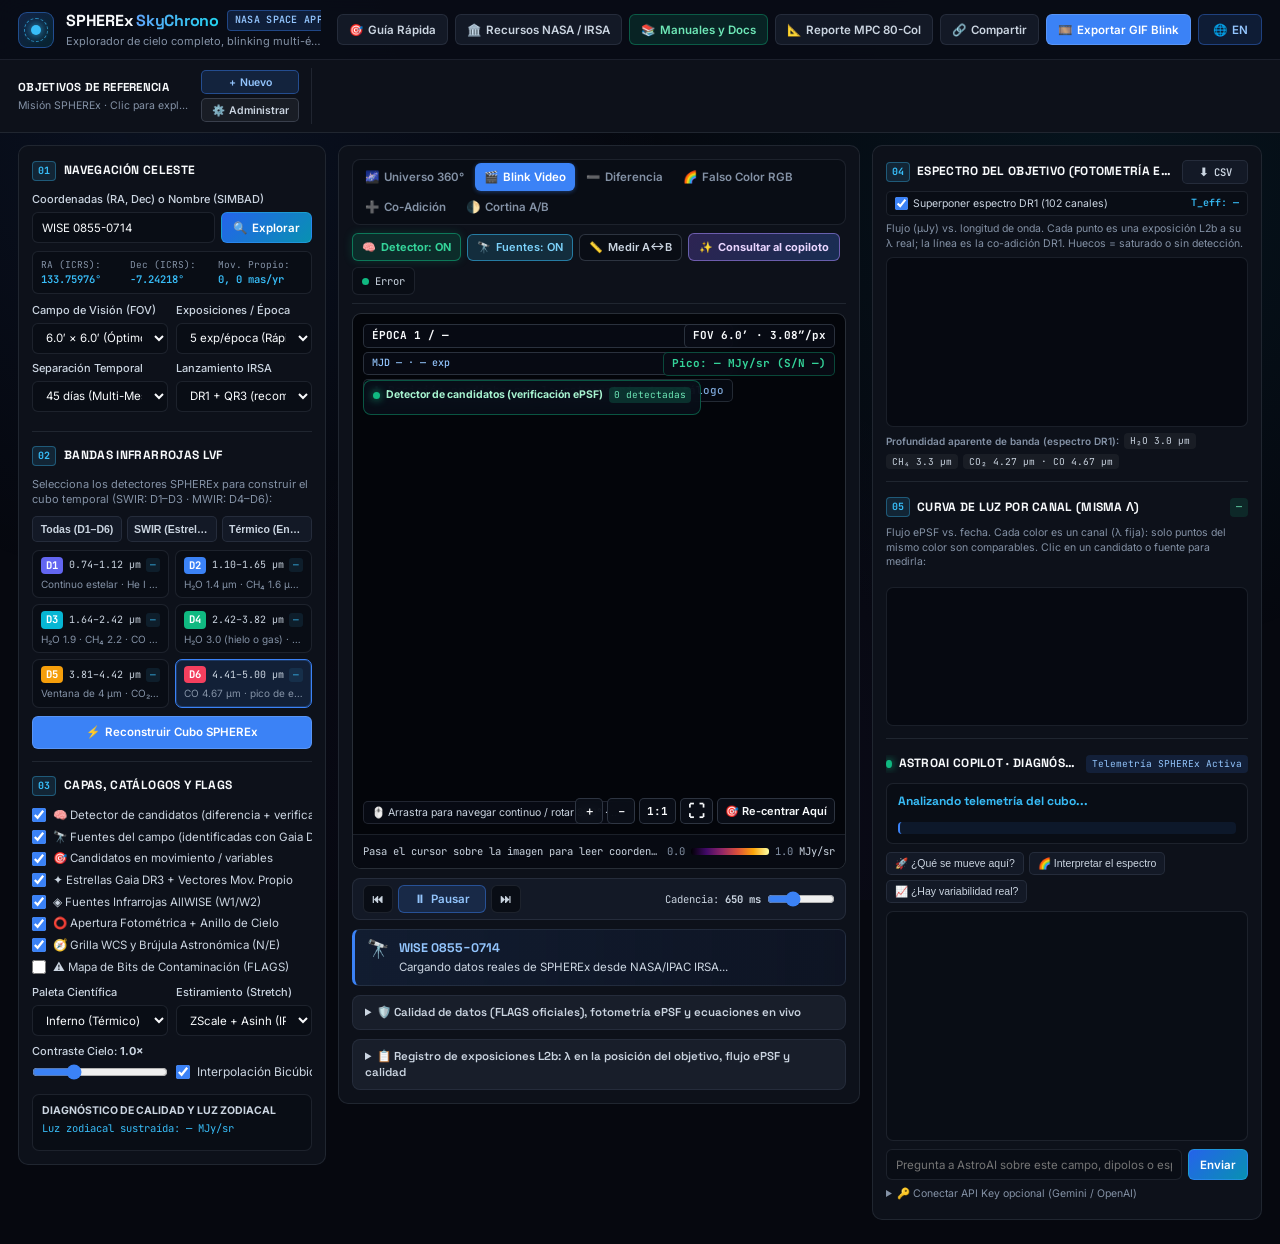
==== static/index.html @ fcc1ca2e "Blink multi-época garantizado aunque IRSA no responda; recursos oficiales de IRSA - Las imágenes L2b" ====
<!DOCTYPE html>
<html lang="es">
<head>
  <meta charset="UTF-8" />
  <meta name="viewport" content="width=device-width, initial-scale=1.0" />
  <title>SPHEREx SkyChrono · NASA Space Apps Challenge · Explorador Infrarrojo Multi-Época</title>
  <link rel="preconnect" href="https://fonts.googleapis.com" />
  <link rel="preconnect" href="https://fonts.gstatic.com" crossorigin />
  <link href="https://fonts.googleapis.com/css2?family=Inter:wght@300;400;500;600;700&family=JetBrains+Mono:wght@400;500;600;700&family=Space+Grotesk:wght@500;600;700&display=swap" rel="stylesheet" />
  <link rel="stylesheet" href="/static/styles.css?v=27" />
  <!-- Aladin Lite v3 para el Visor del Universo Observable 360° estilo IRSA -->
  <script type="text/javascript" src="https://aladin.cds.unistra.fr/AladinLite/api/v3/latest/aladin.js" charset="utf-8" async></script>
</head>
<body>
  <!-- Fondo cósmico sutil -->
  <div class="bg-nebula"></div>

  <!-- CABECERA SUPERIOR -->
  <header class="topbar">
    <div class="brand-group">
      <div class="logo-orb" aria-hidden="true">
        <span class="orb-ring"></span>
        <span class="orb-core"></span>
      </div>
      <div class="brand-titles">
        <div class="brand-row">
          <h1>SPHEREx <span class="accent-gradient">SkyChrono</span></h1>
          <span class="mission-badge" id="i18nBadgeMission">NASA SPACE APPS · PLANET X &amp; SPHEREx</span>
          <span class="irsa- badge-subtle" id="i18nBadgeIrsa">IRSA TAP/SIA + AWS S3 + ePSF</span>
        </div>
        <p class="subtitle" id="i18nSubtitle">
          Explorador de cielo completo, blinking multi-época, espectroscopía LVF (0.75–5.0 µm) y verificación de candidatos con la ePSF oficial · Delegación Zuliana de Astronomía
        </p>
      </div>
    </div>

    <div class="topbar-actions">
      <button id="btnQuickTour" class="btn btn-ghost" type="button" title="Recorrido guiado por las funciones científicas de SPHEREx SkyChrono">
        🎯 <span id="i18nBtnTour">Guía Rápida</span>
      </button>
      <button id="btnOpenResources" class="btn btn-ghost" type="button" title="Abrir Portal de Recursos Oficiales NASA Space Apps &amp; IRSA SPHEREx (con enlaces en vivo a la coordenada actual)">
        🏛️ <span id="i18nBtnResources">Recursos NASA / IRSA</span>
      </button>
      <button id="btnOpenDocs" class="btn btn-docs" type="button" title="Abrir Centro de Documentación (Manual de Usuario, Guía para Principiantes y Manual Técnico para Jueces NASA)">
        📚 <span id="i18nBtnDocs">Manuales y Docs</span>
      </button>
      <button id="btnExportMpc" class="btn btn-ghost" type="button" title="Borrador astrométrico MPC en formato satélite (código 288), solo para candidatos con movimiento confirmado">
        📐 <span id="i18nBtnMpc">Reporte MPC 80-Col</span>
      </button>
      <button id="btnShareUrl" class="btn btn-ghost" type="button" title="Copiar enlace directo a este objetivo, época y configuración">
        🔗 <span id="i18nBtnShare">Compartir</span>
      </button>
      <button id="btnExportGif" class="btn btn-primary" type="button" title="Descargar animación GIF de las épocas actuales">
        🎞️ <span id="i18nBtnGif">Exportar GIF Blink</span>
      </button>
      <button id="btnLangToggle" class="btn btn-lang" type="button" title="Cambiar idioma Español / English">
        🌐 <span id="langLabel">EN</span>
      </button>
    </div>
  </header>

  <!-- BARRA DE OBJETIVOS DE REFERENCIA DEL RETO (PRESETS) -->
  <section class="presets-bar" aria-label="Objetivos científicos de referencia">
    <div class="presets-header-inline">
      <div class="presets-title-stack">
        <span class="presets-label" id="i18nPresetsTitle">Objetivos de Referencia</span>
        <span class="presets-sub" id="i18nPresetsSub">Misión SPHEREx · Clic para explorar</span>
      </div>
      <div class="presets-action-stack">
        <button class="btn-add-preset" id="btnOpenAddPreset" type="button" title="Agregar un nuevo objetivo de referencia personalizado">
          + <span id="i18nBtnNewPreset">Nuevo</span>
        </button>
        <button class="btn-manage-presets" id="btnOpenManagePresets" type="button" title="Administrar, editar, eliminar o restaurar objetivos de referencia">
          ⚙️ <span id="i18nBtnManagePresets">Administrar</span>
        </button>
      </div>
    </div>
    <div id="presetsContainer" class="presets-list">
      <!-- Renderizado dinámicamente desde /api/targets -->
    </div>
  </section>

  <!-- GRID PRINCIPAL DE 3 COLUMNAS -->
  <main class="workspace-grid">

    <!-- COLUMNA IZQUIERDA: COORDENADAS, FILTROS ESPECTRALES Y CAPAS -->
    <aside class="panel panel-left">
      <div class="panel-section">
        <div class="section-header">
          <span class="section-step">01</span>
          <h2 id="i18nSec1">Navegación Celeste</h2>
        </div>

        <label class="field-label" for="inputQuery" id="i18nLabelQuery">Coordenadas (RA, Dec) o Nombre (SIMBAD)</label>
        <div class="search-row">
          <input
            id="inputQuery"
            type="text"
            class="text-input"
            placeholder="Ej: 08h55m10.83s -07d14m42.5s o Barnard's Star"
            value="WISE 0855-0714"
          />
          <button id="btnResolve" class="btn btn-accent" type="button" title="Resolver y cargar cubo SPHEREx">
            🔍 <span id="i18nBtnGo">Explorar</span>
          </button>
        </div>

        <div class="coord-readout" id="coordReadout">
          <div><span class="k" id="i18nLblRa">RA (ICRS):</span> <strong id="valRa">—</strong></div>
          <div><span class="k" id="i18nLblDec">Dec (ICRS):</span> <strong id="valDec">—</strong></div>
          <div><span class="k" id="i18nLblPm">Mov. Propio:</span> <strong id="valPm">—</strong></div>
        </div>

        <div class="control-grid-2">
          <div>
            <label class="field-label" for="selectFov" id="i18nLabelFov">Campo de Visión (FOV)</label>
            <select id="selectFov" class="select-input">
              <option value="0.06">3.6′ × 3.6′ (Zoom Alto)</option>
              <option value="0.10" selected>6.0′ × 6.0′ (Óptimo)</option>
              <option value="0.12">7.2′ × 7.2′ (Estándar)</option>
              <option value="0.18">10.8′ × 10.8′ (Amplio)</option>
              <option value="0.35">21.0′ × 21.0′ (Gran Campo)</option>
              <option value="0.80">48.0′ × 48.0′ (Panorámico)</option>
              <option value="1.60">1.6° × 1.6° (Mosaico Regional)</option>
            </select>
          </div>
          <div>
            <label class="field-label" for="selectDepth" id="i18nLabelDepth">Exposiciones / Época</label>
            <select id="selectDepth" class="select-input">
              <option value="5" selected>5 exp/época (Rápido)</option>
              <option value="8">8 exp/época (Balanceado)</option>
              <option value="12">12 exp/época (Profundo)</option>
              <option value="20">20 exp/época (Ultra S/N)</option>
            </select>
          </div>
        </div>

        <div class="control-grid-2">
          <div>
            <label class="field-label" for="selectGap" id="i18nLabelGap">Separación Temporal</label>
            <select id="selectGap" class="select-input">
              <option value="15">15 días (Cadencia Fina)</option>
              <option value="30">30 días (Mensual)</option>
              <option value="45" selected>45 días (Multi-Mes)</option>
              <option value="90">90 días (Semestral)</option>
            </select>
          </div>
          <div>
            <label class="field-label" for="selectRelease" id="i18nLabelRelease">Lanzamiento IRSA</label>
            <select id="selectRelease" class="select-input">
              <option value="all" selected id="optRelAll">DR1 + QR3 (recomendado)</option>
              <option value="dr1" id="optRelQr2">Solo DR1 (año 1)</option>
              <option value="qr3" id="optRelQr1">Solo QR3 (año 2)</option>
            </select>
          </div>
        </div>
      </div>

      <!-- SELECTOR DE DETECTORES LVF D1-D6 -->
      <div class="panel-section">
        <div class="section-header">
          <span class="section-step">02</span>
          <h2 id="i18nSec2">Bandas Infrarrojas LVF</h2>
        </div>
        <p class="section-hint" id="i18nBandHint">
          Selecciona los detectores SPHEREx para construir el cubo temporal (SWIR: D1–D3 · MWIR: D4–D6):
        </p>

        <div class="band-quick-bar">
          <button type="button" class="chip-btn" data-preset-bands="D1,D2,D3,D4,D5,D6" id="btnBandsAll">Todas (D1–D6)</button>
          <button type="button" class="chip-btn" data-preset-bands="D1,D2,D3" id="btnBandsSwir">SWIR (Estrellas)</button>
          <button type="button" class="chip-btn" data-preset-bands="D5,D6" id="btnBandsThermal">Térmico (Enanas Y/T)</button>
        </div>

        <div class="bands-grid" id="bandsGrid">
          <label class="band-card" data-band="D1">
            <input type="checkbox" value="D1" />
            <div class="band-head">
              <span class="band-tag d1">D1</span>
              <span class="band-range">0.74–1.12 µm</span>
              <span class="band-count" id="cnt-D1">—</span>
            </div>
            <span class="band-mol" id="mol-D1">Continuo óptico / Hα / Metales</span>
          </label>

          <label class="band-card" data-band="D2">
            <input type="checkbox" value="D2" />
            <div class="band-head">
              <span class="band-tag d2">D2</span>
              <span class="band-range">1.10–1.65 µm</span>
              <span class="band-count" id="cnt-D2">—</span>
            </div>
            <span class="band-mol" id="mol-D2">H₂O (1.4 µm) · CH₄ (1.15, 1.6 µm)</span>
          </label>

          <label class="band-card" data-band="D3">
            <input type="checkbox" value="D3" />
            <div class="band-head">
              <span class="band-tag d3">D3</span>
              <span class="band-range">1.64–2.42 µm</span>
              <span class="band-count" id="cnt-D3">—</span>
            </div>
            <span class="band-mol" id="mol-D3">H₂O (1.9 µm) · CO (2.3 µm)</span>
          </label>

          <label class="band-card" data-band="D4">
            <input type="checkbox" value="D4" />
            <div class="band-head">
              <span class="band-tag d4">D4</span>
              <span class="band-range">2.42–3.82 µm</span>
              <span class="band-count" id="cnt-D4">—</span>
            </div>
            <span class="band-mol" id="mol-D4">Hielo H₂O (3.0 µm) · CH₄ · PAH</span>
          </label>

          <label class="band-card" data-band="D5">
            <input type="checkbox" value="D5" />
            <div class="band-head">
              <span class="band-tag d5">D5</span>
              <span class="band-range">3.81–4.42 µm</span>
              <span class="band-count" id="cnt-D5">—</span>
            </div>
            <span class="band-mol" id="mol-D5">Hielo CO₂ (4.27 µm) · Continuo IR</span>
          </label>

          <label class="band-card active" data-band="D6">
            <input type="checkbox" value="D6" checked />
            <div class="band-head">
              <span class="band-tag d6">D6</span>
              <span class="band-range">4.41–5.00 µm</span>
              <span class="band-count" id="cnt-D6">—</span>
            </div>
            <span class="band-mol" id="mol-D6">CO (4.67 µm) · Pico Enanas Y / Planeta X</span>
          </label>
        </div>

        <button id="btnUpdateCube" class="btn btn-primary btn-full" type="button">
          ⚡ <span id="i18nBtnRebuild">Reconstruir Cubo SPHEREx</span>
        </button>
      </div>

      <!-- SUPERPOSICIONES Y ESCALA DE IMAGEN -->
      <div class="panel-section">
        <div class="section-header">
          <span class="section-step">03</span>
          <h2 id="i18nSec3">Capas, Catálogos y FLAGS</h2>
        </div>

        <div class="toggle-list">
          <label class="toggle-row">
            <input type="checkbox" id="chkAiDetector" checked />
            <span id="i18nChkAiDetector">🧠 Detector IA de Anomalías y Dipolos</span>
          </label>
          <label class="toggle-row">
            <input type="checkbox" id="chkStarRecognizer" checked />
            <span id="i18nChkStarRecognizer">🔭 Reconocedor Automático de Astros y Distancias (pc/ly)</span>
          </label>
          <label class="toggle-row">
            <input type="checkbox" id="chkCandidates" checked />
            <span id="i18nChkCandidates">🎯 Candidatos en Movimiento / Variables</span>
          </label>
          <label class="toggle-row">
            <input type="checkbox" id="chkGaia" checked />
            <span id="i18nChkGaia">✦ Estrellas Gaia DR3 + Vectores Mov. Propio</span>
          </label>
          <label class="toggle-row">
            <input type="checkbox" id="chkWise" checked />
            <span id="i18nChkWise">◈ Fuentes Infrarrojas AllWISE (W1/W2)</span>
          </label>
          <label class="toggle-row">
            <input type="checkbox" id="chkAperture" checked />
            <span id="i18nChkAperture">⭕ Apertura Fotométrica + Anillo de Cielo</span>
          </label>
          <label class="toggle-row">
            <input type="checkbox" id="chkGrid" checked />
            <span id="i18nChkGrid">🧭 Grilla WCS y Brújula Astronómica (N/E)</span>
          </label>
          <label class="toggle-row">
            <input type="checkbox" id="chkFlags" />
            <span id="i18nChkFlags">⚠️ Mapa de Bits de Contaminación (FLAGS)</span>
          </label>
        </div>

        <div class="control-grid-2" style="margin-top: 10px;">
          <div>
            <label class="field-label" for="selectColormap" id="i18nLabelCmap">Paleta Científica</label>
            <select id="selectColormap" class="select-input">
              <option value="inferno" selected id="optCmapInferno">Inferno (Térmico)</option>
              <option value="viridis" id="optCmapViridis">Viridis (Perceptual)</option>
              <option value="cyanHot" id="optCmapCyan">Cyan-Hot (Profundo)</option>
              <option value="grayscale" id="optCmapGray">Gris Invertido (FITS)</option>
            </select>
          </div>
          <div>
            <label class="field-label" for="selectStretch" id="i18nLabelStretch">Estiramiento (Stretch)</label>
            <select id="selectStretch" class="select-input">
              <option value="zscale" selected id="optStrZ">ZScale + Asinh (IRSA HDR)</option>
              <option value="asinh" id="optStrAsinh">Asinh (Rango Dinámico)</option>
              <option value="sqrt" id="optStrSqrt">Raíz Cuadrada (Suave)</option>
              <option value="linear" id="optStrLin">Lineal (P1–P99.5)</option>
              <option value="log" id="optStrLog">Logarítmico (Halo)</option>
            </select>
          </div>
        </div>

        <div class="control-grid-2" style="margin-top: 8px;">
          <div>
            <label class="field-label" for="rangeContrast">
              <span id="i18nLabelContrast">Contraste Cielo</span>: <strong id="lblContrast">1.0×</strong>
            </label>
            <input id="rangeContrast" type="range" min="0.4" max="2.5" step="0.1" value="1.0" class="range-slider" />
          </div>
          <div style="display:flex; flex-direction:column; justify-content:center; padding-top:14px;">
            <label class="toggle-row" style="font-size:0.75rem;">
              <input type="checkbox" id="chkSmooth" checked />
              <span id="i18nLabelSmooth">Interpolación Bicúbica Suave</span>
            </label>
          </div>
        </div>

        <!-- Desglose en vivo de FLAGS de contaminación -->
        <div class="flags-inspector" id="flagsInspector">
          <div class="flags-title" id="i18nFlagsTitle">Diagnóstico de Calidad y Luz Zodiacal</div>
          <div id="flagsSummaryText" class="flags-summary">Luz zodiacal sustraída: — MJy/sr</div>
          <div id="flagsChips" class="flags-chips"></div>
        </div>
      </div>
    </aside>

    <!-- COLUMNA CENTRAL: VISOR CELESTE INTERACTIVO Y CONTROL DE BLINKING -->
    <section class="panel panel-center">
      <!-- Barra de modos de visualización + Detector IA Integrado -->
      <div class="viewer-toolbar">
        <div class="mode-tabs" role="tablist">
          <button type="button" class="mode-tab" data-mode="allsky" id="modeAllsky" title="Explorar el plano completo 360° del Universo Observable al estilo IRSA/IPAC">
            🌌 <span id="i18nModeAllsky">Universo 360°</span>
          </button>
          <button type="button" class="mode-tab active" data-mode="blink" id="modeBlink">
            🎬 <span id="i18nModeBlink">Blink Video</span>
          </button>
          <button type="button" class="mode-tab" data-mode="diff" id="modeDiff">
            ➖ <span id="i18nModeDiff">Diferencia</span>
          </button>
          <button type="button" class="mode-tab" data-mode="rgb" id="modeRgb" title="Composición RGB Cronológica (Rojo=Última época, Verde=Intermedia, Azul=Primera época)">
            🌈 <span id="i18nModeRgb">Falso Color RGB</span>
          </button>
          <button type="button" class="mode-tab" data-mode="sum" id="modeSum">
            ➕ <span id="i18nModeSum">Co-Adición</span>
          </button>
          <button type="button" class="mode-tab" data-mode="split" id="modeSplit">
            🌓 <span id="i18nModeSplit">Cortina A/B</span>
          </button>
        </div>

        <div class="viewer-right-controls">
          <button type="button" id="btnToggleAiDetector" class="btn-ai-detector active" title="Candidatos de la imagen de diferencia, verificados con fotometría ePSF por exposición">
            🧠 <span id="i18nBtnAiDetector">Detector: ON</span>
          </button>
          <button type="button" id="btnToggleStarRecognizer" class="btn-star-recognizer active" title="Fuentes del campo identificadas con Gaia DR3 / AllWISE (la distancia solo aparece si hay paralaje fiable)">
            🔭 <span id="i18nBtnStarRecognizer">Fuentes: ON</span>
          </button>
          <button type="button" id="btnToggleDistanceRuler" class="btn-distance-ruler" title="Separación angular y ángulo de posición entre dos fuentes; distancia 3D solo si ambas tienen paralaje medida">
            📏 <span id="i18nBtnDistanceRuler">Medir A↔B</span>
          </button>
          <button type="button" id="btnScanWithGemini" class="btn-ai-gemini-scan" title="Enviar la telemetría medida y la imagen actual al copiloto (Gemini, o motor local sin clave)">
            ✨ <span id="i18nBtnScanGemini">Consultar a Gemini</span>
          </button>
          <div class="viewer-status">
            <span class="status-dot" id="statusDot"></span>
            <span id="statusText">Listo</span>
          </div>
        </div>
      </div>

      <!-- Contenedor del Lienzo WCS + Visor All-Sky 360° -->
      <div class="canvas-stage" id="canvasStage">
        <canvas id="skyCanvas" width="760" height="760"></canvas>

        <!-- Visor Interactivo 360° del Universo Observable (Cubo All-Sky Oficial SPHEREx DR1 de NASA/IPAC IRSA + Aladin Lite v3) -->
        <div id="allskyStage" class="allsky-stage" hidden>
          <div class="allsky-hud-bar">
            <div class="allsky-hud-left">
              <span class="allsky-badge" id="i18nAllskyBadge">🌌 CUBO ALL-SKY OFICIAL SPHEREx DR1 (DOI: 10.26131/IRSA679)</span>
              <label class="allsky-ctrl-lbl" for="selectAllskyEngine" id="i18nAllskyEngineLbl">Vista:</label>
              <select id="selectAllskyEngine" class="select-input select-sm" title="Conmutar entre Proyección Esférica 360° Aitoff, Esfera 3D Isótropa y Mosaico HiPS Aladin Lite v3">
                <option value="aitoff_canvas" selected id="optEngineAitoff">Proyección 360° Aitoff (FITS DR1 Oficial)</option>
                <option value="globe_3d" id="optEngineGlobe">Esfera 3D Isótropa (Rotación Libre SO(3))</option>
                <option value="aladin_hips" id="optEngineAladin">Mosaico Progresivo HiPS (Aladin Lite v3)</option>
              </select>
              <label class="allsky-ctrl-lbl" for="selectAllskyFrame" id="i18nAllskyFrameLbl">Plano:</label>
              <select id="selectAllskyFrame" class="select-input select-sm" title="Seleccionar plano observacional de referencia">
                <option value="galactic" selected id="optFrameGal">Galáctico (l, b · Vía Láctea)</option>
                <option value="ecliptic" id="optFrameEc">Eclíptico (λ, β · Campos Profundos SPHEREx)</option>
                <option value="equatorial" id="optFrameEq">Ecuatorial ICRS (RA, Dec)</option>
              </select>
              <label class="allsky-ctrl-lbl" for="selectAllskySurvey" id="i18nAllskySurveyLbl">Canal DR1:</label>
              <select id="selectAllskySurvey" class="select-input select-sm" title="Seleccionar canal espectral del Cubo All-Sky Oficial SPHEREx DR1 (102 canales) o relevamiento IRSA">
                <option value="rgb_dr1" selected id="optAllskyDr1Rgb">SPHEREx DR1 Tricolor Oficial (0.91 + 3.29 PAH + 4.67 µm)</option>
                <option value="ch62" id="optAllskyCh62">SPHEREx DR1 · 3.29 µm PAH Galáctico (Ch 62)</option>
                <option value="ch59" id="optAllskyCh59">SPHEREx DR1 · 3.03 µm Hielo H₂O (Ch 59)</option>
                <option value="ch80" id="optAllskyCh80">SPHEREx DR1 · 4.26 µm Hielo CO₂ (Ch 80)</option>
                <option value="ch92" id="optAllskyCh92">SPHEREx DR1 · 4.67 µm CO / Enanas Y (Ch 92)</option>
                <option value="ch8" id="optAllskyCh8">SPHEREx DR1 · 0.91 µm Continuo D1 (Ch 8)</option>
                <option value="ch25" id="optAllskyCh25">SPHEREx DR1 · 1.35 µm Cercano IR D2 (Ch 25)</option>
                <option value="ch42" id="optAllskyCh42">SPHEREx DR1 · 2.00 µm Banda K D3 (Ch 42)</option>
                <option value="P/allWISE/color" id="optAllskyWise">IRSA AllWISE Infrarrojo (3.4–22 µm HiPS)</option>
                <option value="P/2MASS/color" id="optAllsky2mass">IRSA 2MASS Cercano IR (JHK HiPS)</option>
              </select>
            </div>
            <div class="allsky-hud-right">
              <button type="button" id="btnAllskyGalCenter" class="btn btn-xs btn-ghost" title="Centrar orientación en el Centro Galáctico Sgr A* (l=0°, b=0°)">🌌 <span id="i18nBtnGalCenter">Centro Galáctico</span></button>
              <button type="button" id="btnAllskyNep" class="btn btn-xs btn-ghost" title="Centrar en el Campo Profundo Eclíptico Norte de SPHEREx (NEP · β=+90°)">🔭 <span id="i18nBtnNep">Campo NEP</span></button>
              <button type="button" id="btnAllskySep" class="btn btn-xs btn-ghost" title="Centrar en el Campo Profundo Eclíptico Sur de SPHEREx (SEP · β=−90°)">🔭 <span id="i18nBtnSep">Campo SEP</span></button>
              <button type="button" id="btnAllskyRotLeft" class="btn btn-xs btn-ghost" title="Rotar longitud -30°">⟲ -30°</button>
              <button type="button" id="btnAllskyRotRight" class="btn btn-xs btn-ghost" title="Rotar longitud +30°">⟳ +30°</button>
              <button type="button" id="btnAllskyReset" class="btn btn-xs btn-ghost" title="Restablecer orientación isótropa 360° (0°, 0°)">
                🎯 <span id="i18nAllskyReset">Vista Isótropa 360°</span>
              </button>
              <button type="button" id="btnAllskyExtract" class="btn btn-xs btn-accent" title="Extraer y analizar el cubo FITS oficial SPHEREx DR1 (Norder5/Npix_cube.fits) en la coordenada central actual">
                🔬 <span id="i18nAllskyExtract">Extraer Cubo FITS DR1 Aquí</span>
              </button>
            </div>
          </div>
          <!-- Contenedor WebGL para cuando el usuario elige Mosaico Progresivo HiPS Aladin Lite v3 -->
          <div id="allskyAladinDiv" class="allsky-aladin-box" hidden></div>
        </div>

        <!-- HUD Flotante del Medidor de Distancias Cósmicas (Telescopio → Astro y Astro A ↔ Astro B) -->
        <div id="distanceRulerHud" class="distance-ruler-hud" hidden>
          <div class="ruler-hud-header">
            <span>📏 <strong id="i18nRulerHudTitle">Telémetro Cósmico 3D (SPHEREx / Gaia)</strong></span>
            <div style="display:flex; gap:4px;">
              <button type="button" id="btnClearRuler" class="btn btn-xs btn-ghost" title="Reiniciar puntos A y B">↺</button>
              <button type="button" id="btnCloseRuler" class="btn btn-xs btn-ghost" title="Cerrar medidor de distancias">✕</button>
            </div>
          </div>
          <div id="distanceRulerBody" class="ruler-hud-body">
            Haz clic en un primer cuerpo celeste (Punto A) para medir su distancia al telescopio SPHEREx, y en un segundo cuerpo (Punto B) para calcular la distancia angular y espacial 3D entre ambos.
          </div>
        </div>

        <!-- Controles flotantes de Zoom y Navegación Libre estilo IRSA -->
        <div class="canvas-zoom-controls">
          <button type="button" id="btnZoomIn" class="zoom-btn" title="Acercar (Rueda del ratón arriba)">＋</button>
          <button type="button" id="btnZoomOut" class="zoom-btn" title="Alejar (Rueda del ratón abajo)">－</button>
          <button type="button" id="btnZoomReset" class="zoom-btn" title="Restablecer vista 1:1">1:1</button>
          <button type="button" id="btnFullscreen" class="zoom-btn" title="Pantalla completa (F)" aria-label="Pantalla completa">⛶</button>
          <button type="button" id="btnRecenterHere" class="zoom-btn zoom-btn-wide" title="Cargar nuevo cubo SPHEREx centrado en el punto actual">
            🎯 <span id="i18nBtnRecenter">Re-centrar Aquí</span>
          </button>
        </div>

        <div class="canvas-nav-hint" id="hudNavHint">
          🖱️ <span id="i18nNavHint">Arrastra para mover / rotar 360° · Rueda para zoom · Clic para espectro · Doble clic para explorar región</span>
        </div>

        <!-- Overlay HUD superior sobre la imagen -->
        <div class="hud-top-left" id="hudTopLeft">
          <div class="hud-chip" id="hudEpochTitle">ÉPOCA 1 / —</div>
          <div class="hud-chip hud-chip-sub" id="hudDateMjd">MJD — · — exp</div>
          <div class="hud-chip hud-chip-sub hud-track-legend" id="i18nTrackLegend">✚ Posición predicha por la astrometría de catálogo</div>
        </div>

        <div class="hud-top-right" id="hudTopRight">
          <div class="hud-chip" id="hudFovScale">FOV 6.0′ · 3.08″/px</div>
          <div class="hud-chip hud-chip-snr" id="hudSnrPeak">Pico: — MJy/sr (S/N —)</div>
        </div>

        <!-- HUD Flotante del Detector IA de Anomalías sobre el Lienzo -->
        <div class="ai-detector-hud" id="aiDetectorHud">
          <div class="ai-hud-header">
            <span class="ai-hud-pulse"></span>
            <strong id="i18nAiHudTitle">Detector de candidatos (verificación ePSF)</strong>
            <span class="ai-hud-badge" id="aiHudCountBadge">0 detectadas</span>
          </div>
          <div class="ai-hud-pills" id="aiDetectorHudPills">
            <!-- Píldoras interactivas de anomalías (#1, #2) con botón directo a Gemini -->
          </div>
        </div>

        <!-- Slider de cortina cuando el modo es 'split' -->
        <div class="split-slider-wrap" id="splitControlWrap" hidden>
          <label for="rangeSplit" id="i18nSplitLabel">Cortina Comparadora (Izquierda = Época 1 · Derecha = Época Actual):</label>
          <input id="rangeSplit" type="range" min="5" max="95" value="50" />
        </div>

        <!-- Overlay de carga -->
        <div class="loading-overlay" id="loadingOverlay" hidden>
          <div class="spinner-ring"></div>
          <p class="loading-title" id="loadingTitle">Consultando IRSA (TAP/SIA) + AWS S3...</p>
          <p class="loading-sub" id="loadingSub">Recortes L2b por HTTP Range, resta de ZODI, fotometría ePSF y reproyección WCS</p>
        </div>

        <!-- Barra de información de píxel bajo el cursor y barra de color -->
        <div class="hud-bottom-bar">
          <div class="cursor-readout" id="cursorReadout">
            <span id="i18nCursorPrompt">Pasa el cursor sobre la imagen para leer coordenadas y brillo superficial (MJy/sr)</span>
          </div>
          <div class="colorbar-box">
            <span id="cbarMin">0.0</span>
            <div class="colorbar-gradient" id="colorbarGradient"></div>
            <span id="cbarMax">1.0</span>
            <span class="cbar-unit">MJy/sr</span>
          </div>
        </div>
      </div>

      <!-- CONTROLES DE REPRODUCCIÓN MULTI-ÉPOCA (BLINK PLAYER) -->
      <div class="blink-player">
        <div class="player-buttons">
          <button id="btnPrevEpoch" class="btn btn-icon" type="button" title="Época anterior (Flecha Izquierda)">⏮</button>
          <button id="btnPlayPause" class="btn btn-play" type="button" title="Iniciar / Pausar Blinking (Espacio)">
            ⏸ <span id="playLabel">Pausar</span>
          </button>
          <button id="btnNextEpoch" class="btn btn-icon" type="button" title="Siguiente época (Flecha Derecha)">⏭</button>
        </div>

        <div class="epoch-timeline" id="epochTimeline">
          <!-- Píldoras de época generadas dinámicamente -->
        </div>

        <div class="speed-control">
          <label for="rangeSpeed"><span id="i18nSpeed">Cadencia</span>: <strong id="lblSpeed">650 ms</strong></label>
          <input id="rangeSpeed" type="range" min="180" max="1500" step="50" value="650" class="range-slider" />
        </div>
      </div>

      <!-- Nota científica contextual del objetivo activo -->
      <div class="science-banner" id="scienceBanner">
        <div class="science-icon">🔭</div>
        <div class="science-text">
          <strong id="scienceTitle">WISE 0855−0714</strong>
          <p id="scienceDesc">
            Cargando datos reales de SPHEREx desde NASA/IPAC IRSA...
          </p>
        </div>
      </div>

      <!-- ESCUDO ANTI-ARTEFACTOS L2b, FOTOMETRÍA TRACTOR 15x15 Y MOTOR MATEMÁTICO EN VIVO -->
      <details class="math-shield-details" id="mathShieldDetails">
        <summary id="i18nMathShieldSummary">🛡️ Calidad de datos (FLAGS oficiales), fotometría ePSF y ecuaciones en vivo</summary>
        <div class="math-shield-body">
          <div class="shield-header-row">
            <span class="shield-sub-title" id="i18nShieldSubTitle">Calculado con las banderas oficiales del pipeline SPHEREx (Suplemento Explicativo v2.1, Tabla 16)</span>
            <span class="doi-pills">
              <a href="https://doi.org/10.26131/IRSA678" target="_blank" rel="noopener" class="doi-pill" title="SPHEREx DR1 Spectral Images">DOI: 10.26131/IRSA678</a>
              <a href="https://doi.org/10.26131/IRSA679" target="_blank" rel="noopener" class="doi-pill" title="SPHEREx DR1 Spectral All-Sky Cube">DOI: 10.26131/IRSA679</a>
              <a href="https://doi.org/10.26131/IRSA662" target="_blank" rel="noopener" class="doi-pill" title="SPHEREx Quick Release Spectral Images – QR3">DOI: 10.26131/IRSA662</a>
            </span>
          </div>
          <div class="artifact-shield-grid" id="artifactShieldGrid">
            <!-- Tarjetas de los 6 módulos del Escudo Anti-Artefactos generadas dinámicamente -->
          </div>
          <div class="math-equations-header" id="i18nMathEqHeader">🧮 Motor Matemático en Vivo (Evaluación Cuantitativa sobre el Cubo Actual)</div>
          <div class="math-telemetry-grid" id="mathEquationsGrid">
            <!-- 6 ecuaciones evaluadas en tiempo real -->
          </div>
        </div>
      </details>

      <!-- Tabla desplegable de exposiciones individuales de la época -->
      <details class="exposure-log-details">
        <summary id="i18nExpSummary">📋 Ver registro detallado de exposiciones FITS L2b y longitudes de onda LVF</summary>
        <div class="table-scroll">
          <table class="exp-table">
            <thead>
              <tr>
                <th id="thEpoch">Época</th>
                <th id="thObsId">ID Observación (OBS_ID)</th>
                <th id="thBand">Banda</th>
                <th id="thDate">Fecha UTC</th>
                <th id="thWave">λ Central (µm)</th>
                <th id="thFlux">Flujo (µJy)</th>
                <th id="thQual">Calidad</th>
                <th id="thZodi">Zodi (MJy/sr)</th>
                <th id="thFlags">Píx. rechazados</th>
                <th id="thSource">Origen</th>
              </tr>
            </thead>
            <tbody id="expTableBody"></tbody>
          </table>
        </div>
      </details>
    </section>

    <!-- COLUMNA DERECHA: ESPECTROSCOPÍA LVF, CURVA DE LUZ Y ASTRO-AI COPILOT -->
    <aside class="panel panel-right">
      <!-- GRÁFICA 1: ESPECTRO INFRARROJO LVF (SIMETRÍA PERFECTA ES/EN) -->
      <div class="panel-section chart-section">
        <div class="section-header-compact">
          <div class="section-title-left">
            <span class="section-step">04</span>
            <h2 id="i18nSec4">Espectro del objetivo (fotometría ePSF por exposición)</h2>
          </div>
          <button id="btnDownloadSpecCsv" class="btn btn-xs btn-ghost btn-csv-fixed" type="button" title="Descargar espectro en CSV">⬇ CSV</button>
        </div>
        <div class="spec-sub-toolbar">
          <label class="toggle-inline-xs" title="Superponer el espectro de 102 canales del cubo oficial DR1 (co-adición de un año) en la posición del objetivo">
            <input type="checkbox" id="chkShowBlackbody" checked />
            <span id="i18nChkBlackbody">Superponer espectro DR1 (102 canales)</span>
          </label>
          <span class="spec-teff-badge" id="specTeffBadge">T_eff: —</span>
        </div>
        <p class="chart-sub" id="spectrumSubtitle">
          Flujo (µJy) vs. longitud de onda. Cada punto es una exposición L2b a su λ real; la línea es la co-adición DR1.
        </p>
        <div class="chart-box">
          <canvas id="spectrumCanvas" width="460" height="215"></canvas>
        </div>
        <div class="mol-legend" id="molLegendBar">
          <span class="mol-pill" id="i18nMolBands">Profundidad aparente de banda (espectro DR1):</span>
          <span class="mol-item" id="tauPillH2O">H₂O 3.0 µm</span>
          <span class="mol-item" id="tauPillCH4">CH₄ 3.3 µm</span>
          <span class="mol-item" id="tauPillCO2">CO₂ 4.27 µm · CO 4.67 µm</span>
        </div>
      </div>

      <!-- GRÁFICA 2: CURVA DE LUZ MULTI-ÉPOCA + ASTROS RECONOCIDOS Y DISTANCIAS -->
      <div class="panel-section chart-section">
        <div class="section-header-compact">
          <div class="section-title-left">
            <span class="section-step">05</span>
            <h2 id="i18nSec5">Curva de luz por canal (misma λ)</h2>
          </div>
          <span class="aperture-badge" id="apertureCoordBadge">—</span>
        </div>
        <p class="chart-sub" id="i18nLcSub">
          Flujo ePSF vs. fecha; cada color es un canal (λ fija). Clic en un candidato o fuente para medirla:
        </p>
        <div class="candidates-bar" id="candidatesBar">
          <!-- Píldoras de candidatos detectados automáticamente -->
        </div>
        <div class="recognized-objects-bar" id="recognizedObjectsBar">
          <!-- Píldoras de astros reconocidos automáticamente con su distancia en pc / años luz -->
        </div>
        <div class="chart-box">
          <canvas id="lightcurveCanvas" width="460" height="175"></canvas>
        </div>
      </div>

      <!-- MÓDULO 3: ASTRO-AI COPILOT (DIAGNÓSTICO AUTOMÁTICO + CHAT) -->
      <div class="panel-section ai-section">
        <div class="section-header-compact">
          <div class="ai-header-title">
            <span class="ai-pulse"></span>
            <h2 id="i18nAiTitle">AstroAI Copilot · Diagnóstico Científico</h2>
          </div>
          <span class="ai-engine-tag" id="aiEngineTag">Telemetría SPHEREx Activa</span>
        </div>

        <!-- Resumen automático del cubo actual -->
        <div class="ai-auto-card" id="aiAutoCard">
          <div class="ai-auto-title" id="aiAutoTitle">Analizando telemetría del cubo...</div>
          <ul class="ai-bullet-list" id="aiBulletList"></ul>
          <div class="ai-tip-box" id="aiTipBox"></div>
        </div>

        <!-- Preguntas rápidas sugeridas -->
        <div class="ai-quick-prompts">
          <button type="button" class="prompt-chip" data-q-es="¿Qué objeto se mueve o forma un dipolo en esta región?" data-q-en="Which object is moving or forming a dipole in this region?" id="qChip1">
            🚀 ¿Qué se mueve aquí?
          </button>
          <button type="button" class="prompt-chip" data-q-es="Interpreta el espectro medido (L2b y DR1): ¿qué bandas moleculares se ven y son de gas o de hielo? Usa solo la telemetría." data-q-en="Interpret the measured spectrum (L2b and DR1): which molecular bands are seen, and are they gas or ice? Use only the telemetry." id="qChip2">
            🌈 Interpretar el espectro
          </button>
          <button type="button" class="prompt-chip" data-q-es="¿Hay variabilidad real a la misma longitud de onda o solo diferencias espectrales/saturación? Usa la curva de luz por canal y la calidad de datos." data-q-en="Is there real variability at the same wavelength, or only spectral differences/saturation? Use the per-channel light curve and the data quality." id="qChip3">
            📈 ¿Hay variabilidad real?
          </button>
        </div>

        <!-- Historial de conversación y entrada -->
        <div class="ai-chat-log" id="aiChatLog"></div>

        <form id="aiChatForm" class="ai-chat-form">
          <input
            id="aiChatInput"
            type="text"
            class="text-input"
            placeholder="Pregunta a AstroAI sobre este campo, dipolos o espectro..."
          />
          <button type="submit" class="btn btn-accent" id="btnAiSend">Enviar</button>
        </form>

        <details class="ai-key-details">
          <summary id="i18nAiKeySummary">🔑 Conectar API Key opcional (Gemini / OpenAI)</summary>
          <input
            id="inputApiKey"
            type="password"
            class="text-input"
            placeholder="Pega tu GEMINI_API_KEY o OPENAI_API_KEY (opcional)"
          />
        </details>
      </div>
    </aside>
  </main>

  <!-- MODAL PARA AGREGAR O EDITAR OBJETIVO DE REFERENCIA -->
  <div id="addPresetModal" class="docs-modal-backdrop" hidden>
    <div class="docs-modal preset-modal-box" role="dialog" aria-modal="true" aria-labelledby="addPresetModalTitle">
      <div class="docs-modal-header">
        <div class="docs-modal-title-group">
          <span class="mission-badge" id="i18nPresetModalBadge">OBJETIVO PERSONALIZADO</span>
          <h2 id="addPresetModalTitle">Agregar Nuevo Objetivo de Referencia</h2>
        </div>
        <button id="btnCloseAddPreset" class="btn btn-ghost" type="button">✕ <span id="i18nBtnClosePreset">Cerrar</span></button>
      </div>
      <form id="formAddPreset" class="preset-form">
        <input type="hidden" id="presetEditId" value="" />
        <div class="preset-form-row">
          <label class="field-label" for="presetName" id="i18nPresetNameLbl">Nombre del Objeto / Región *</label>
          <input id="presetName" type="text" class="text-input" placeholder="Ej: Luhman 16, Vega, Trapecio de Orión..." required />
        </div>
        <div class="preset-form-row">
          <label class="field-label" for="presetCoord" id="i18nPresetCoordLbl">Coordenadas (RA, Dec) o Nombre SIMBAD *</label>
          <input id="presetCoord" type="text" class="text-input" placeholder="Ej: 10h49m18.9s -53d19m10s o M42" required />
        </div>
        <div class="control-grid-2">
          <div class="preset-form-row">
            <label class="field-label" for="presetSub" id="i18nPresetSubLbl">Subtítulo Corto (ES)</label>
            <input id="presetSub" type="text" class="text-input" placeholder="Ej: Binaria marrón cercana a 2.0 pc" />
          </div>
          <div class="preset-form-row">
            <label class="field-label" for="presetSubEn" id="i18nPresetSubEnLbl">Subtítulo Corto (EN)</label>
            <input id="presetSubEn" type="text" class="text-input" placeholder="E.g.: Nearby binary brown dwarf at 2.0 pc" />
          </div>
        </div>
        <div class="control-grid-2">
          <div>
            <label class="field-label" for="presetBands" id="i18nPresetBandsLbl">Bandas Recomendadas</label>
            <input id="presetBands" type="text" class="text-input" value="D1,D2,D3,D4,D5,D6" />
          </div>
          <div>
            <label class="field-label" for="presetFov" id="i18nPresetFovLbl">FOV Recomendado (grados)</label>
            <select id="presetFov" class="select-input">
              <option value="0.06">0.06° (3.6′ Zoom Alto)</option>
              <option value="0.10" selected>0.10° (6.0′ Óptimo)</option>
              <option value="0.12">0.12° (7.2′ Estándar)</option>
              <option value="0.18">0.18° (10.8′ Gran Campo)</option>
            </select>
          </div>
        </div>
        <div class="preset-form-row">
          <label class="field-label" for="presetNote" id="i18nPresetNoteLbl">Descripción Científica Completa (Aparecerá al pasar el cursor)</label>
          <textarea id="presetNote" rows="3" class="text-input" placeholder="Describe qué hace especial a este objeto (movimiento propio, variabilidad, bandas moleculares)..."></textarea>
        </div>
        <div class="preset-form-actions">
          <span id="presetFormStatus" class="preset-status-msg"></span>
          <button type="submit" class="btn btn-primary" id="btnSavePreset">💾 <span id="i18nBtnSavePreset">Guardar y Explorar</span></button>
        </div>
      </form>
    </div>
  </div>

  <!-- MODAL ADMINISTRADOR COMPLETO DE OBJETIVOS DE REFERENCIA -->
  <div id="managePresetsModal" class="docs-modal-backdrop" hidden>
    <div class="docs-modal manage-presets-modal-box" role="dialog" aria-modal="true" aria-labelledby="managePresetsModalTitle">
      <div class="docs-modal-header">
        <div class="docs-modal-title-group">
          <span class="mission-badge" id="i18nManageModalBadge">ADMINISTRADOR DE OBJETIVOS</span>
          <h2 id="managePresetsModalTitle">Administrar Objetivos de Referencia</h2>
        </div>
        <div class="docs-modal-actions">
          <button id="btnManageAddNew" class="btn btn-accent" type="button">+ <span id="i18nManageBtnAdd">Agregar Nuevo</span></button>
          <button id="btnManageRestoreDefaults" class="btn btn-ghost" type="button" title="Restaurar todos los objetivos oficiales predeterminados de la misión">
            ↺ <span id="i18nManageBtnRestore">Restaurar Predeterminados</span>
          </button>
          <button id="btnCloseManagePresets" class="btn btn-ghost" type="button">✕ <span id="i18nBtnCloseManage">Cerrar</span></button>
        </div>
      </div>
      <div class="manage-presets-toolbar">
        <input id="managePresetsSearch" type="text" class="text-input" placeholder="Filtrar objetivos por nombre, categoría, coordenadas o banda..." />
        <span class="manage-count-badge" id="managePresetsCount">6 objetivos</span>
      </div>
      <div class="manage-presets-list" id="managePresetsList">
        <!-- Lista interactiva renderizada dinámicamente -->
      </div>
    </div>
  </div>

  <!-- MODAL REPORTE ASTROMÉTRICO MPC 80 COLUMNAS -->
  <div id="mpcModal" class="docs-modal-backdrop" hidden>
    <div class="docs-modal preset-modal-box" role="dialog" aria-modal="true" aria-labelledby="mpcModalTitle">
      <div class="docs-modal-header">
        <div class="docs-modal-title-group">
          <span class="mission-badge" id="i18nMpcModalBadge">IAU MINOR PLANET CENTER · 80 COLUMNAS · CÓDIGO 288</span>
          <h2 id="mpcModalTitle">Borrador astrométrico MPC (formato satélite de 2 líneas)</h2>
        </div>
        <button id="btnCloseMpcModal" class="btn btn-ghost" type="button">✕ <span id="i18nBtnCloseMpc">Cerrar</span></button>
      </div>
      <div class="preset-form">
        <p class="section-hint" id="i18nMpcDesc">
          Formato de 80 columnas para observaciones desde satélite (línea «S» + línea «s» con el vector geocéntrico de SPHEREx). Código oficial de SPHEREx: 288. Solo para candidatos con movimiento confirmado y sin contrapartida estelar.
        </p>
        <div class="mpc-ruler">12345678901234567890123456789012345678901234567890123456789012345678901234567890</div>
        <textarea id="mpcReportText" rows="7" class="text-input mpc-textarea" readonly></textarea>
        <div class="preset-form-actions">
          <span id="mpcCopyStatus" class="preset-status-msg"></span>
          <div style="display:flex; gap:8px;">
            <button type="button" class="btn btn-ghost" id="btnDownloadMpcTxt">⬇ <span id="i18nBtnDownloadMpc">Descargar .TXT</span></button>
            <button type="button" class="btn btn-primary" id="btnCopyMpcReport">📋 <span id="i18nBtnCopyMpc">Copiar Reporte MPC</span></button>
          </div>
        </div>
      </div>
    </div>
  </div>

  <!-- TOOLTIP FLOTANTE QUE SIGUE EL CURSOR SOBRE LOS OBJETIVOS DE REFERENCIA -->
  <div id="presetFloatingTooltip" class="preset-floating-tooltip" hidden></div>

  <!-- MODAL DEL CENTRO DE DOCUMENTACIÓN INTEGRADO -->
  <div id="docsModal" class="docs-modal-backdrop" hidden>
    <div class="docs-modal" role="dialog" aria-modal="true" aria-labelledby="docsModalTitle">
      <div class="docs-modal-header">
        <div class="docs-modal-title-group">
          <span class="mission-badge" id="i18nDocsBadge">DOCUMENTACIÓN OFICIAL</span>
          <h2 id="docsModalTitle">Centro de Documentación SPHEREx SkyChrono</h2>
        </div>
        <div class="docs-modal-actions">
          <button id="btnToggleDocLang" class="btn btn-lang" type="button" title="Cambiar idioma del documento (ES / EN)">
            🌐 <span id="docLangBtnLabel">View in English</span>
          </button>
          <a id="btnDownloadDocRaw" href="/docs/SPHEREx_SkyChrono_Documentation_ES.md" target="_blank" class="btn btn-ghost">⬇ <span id="i18nBtnRawMd">Abrir Markdown</span></a>
          <button id="btnCloseDocs" class="btn btn-primary" type="button">✕ <span id="i18nBtnCloseDocs">Cerrar</span></button>
        </div>
      </div>

      <div class="docs-modal-tabs" id="docsModalTabs">
        <button type="button" class="doc-tab doc-toc-btn active" data-chapter="1" id="docCh1">🌱 1. Conceptos Básicos</button>
        <button type="button" class="doc-tab doc-toc-btn" data-chapter="2" id="docCh2">🔭 2. Manual de Usuario</button>
        <button type="button" class="doc-tab doc-toc-btn" data-chapter="3" id="docCh3">🏛️ 3. Arquitectura y Matemática (NASA)</button>
        <button type="button" class="doc-tab doc-toc-btn" data-chapter="4" id="docCh4">🚀 4. Despliegue y Pitch</button>
        <button type="button" class="doc-tab doc-toc-btn" data-chapter="5" id="docCh5">🔗 5. DOIs y Referencias</button>
      </div>

      <div id="docsModalContent" class="docs-modal-body">
        Cargando documentación...
      </div>
    </div>
  </div>

  <!-- MODAL DE RECURSOS OFICIALES NASA SPACE APPS & IRSA SPHEREx -->
  <div id="resourcesModal" class="docs-modal-backdrop" hidden>
    <div class="docs-modal manage-presets-modal-box" role="dialog" aria-modal="true" aria-labelledby="resourcesModalTitle">
      <div class="docs-modal-header">
        <div class="docs-modal-title-group">
          <span class="mission-badge" id="i18nResModalBadge">NASA SPACE APPS 2026 · PLANET X AND SPHEREx</span>
          <h2 id="resourcesModalTitle">Portal de Recursos Oficiales NASA / IPAC IRSA &amp; Enlaces en Vivo</h2>
        </div>
        <button id="btnCloseResources" class="btn btn-primary" type="button">✕ <span id="i18nBtnCloseRes">Cerrar</span></button>
      </div>
      <div class="docs-modal-body" id="resourcesModalBody">
        <div class="res-live-banner">
          <div class="res-live-header">
            🛰️ <strong id="i18nResLiveTitle">Inspección Directa de la Coordenada Activa en Portales Oficiales NASA / CDS:</strong>
            <code id="resLiveCoordBadge">RA 133.79513°, Dec -7.24515°</code>
          </div>
          <div class="res-live-links">
            <a id="linkIrsaSpherexLive" href="https://irsa.ipac.caltech.edu/Missions/spherex.html" target="_blank" rel="noopener" class="btn btn-xs btn-accent">
              🔭 Abrir Misión SPHEREx en IRSA
            </a>
            <a id="linkIrsaViewerLive" href="https://irsa.ipac.caltech.edu/irsaviewer/" target="_blank" rel="noopener" class="btn btn-xs btn-primary">
              🌌 Abrir Coordenada en IRSA Viewer (Firefly)
            </a>
            <a id="linkSimbadLive" href="https://simbad.cds.unistra.fr/simbad/sim-coo?Coord=133.79513+-7.24515&Radius=6&Radius.unit=arcmin" target="_blank" rel="noopener" class="btn btn-xs btn-ghost">
              ✦ Consultar Campo en SIMBAD (CDS)
            </a>
            <a id="linkVizierLive" href="https://vizier.cds.unistra.fr/viz-bin/VizieR-4?-c=133.79513-7.24515&-c.rm=6" target="_blank" rel="noopener" class="btn btn-xs btn-ghost">
              ◈ Catálogos Gaia DR3 / AllWISE en VizieR
            </a>
          </div>
        </div>

        <div class="res-cards-grid">
          <div class="res-card">
            <span class="res-tag" id="resTag1">NASA DATA · NASA/IPAC IRSA</span>
            <h3 id="resTitle1">SPHEREx Mission at IRSA</h3>
            <p id="resDesc1">Archivo oficial: imágenes espectrales L2b (IMAGE, FLAGS, VARIANCE, ZODI, EPSF, WCS-WAVE), cubo All-Sky DR1, Suplemento Explicativo y servicios TAP/SIA.</p>
            <a href="https://irsa.ipac.caltech.edu/Missions/spherex.html" target="_blank" rel="noopener">irsa.ipac.caltech.edu/Missions/spherex.html ↗</a>
          </div>
          <div class="res-card">
            <span class="res-tag" id="resTag2">NASA DATA · TUTORIALES OFICIALES</span>
            <h3 id="resTitle2">SPHEREx Tutorial Notebooks</h3>
            <p id="resDesc2">Notebooks de IRSA en Python (acceso SIA/TAP, recortes, PSF, cubo HiPS, mosaicos). SkyChrono sigue los mismos métodos: SIA con colecciones DR1/QR3 y lectura en S3.</p>
            <a href="https://caltech-ipac.github.io/irsa-tutorials/spherex/" target="_blank" rel="noopener">caltech-ipac.github.io/irsa-tutorials/spherex ↗</a>
          </div>
          <div class="res-card">
            <span class="res-tag" id="resTag3">NASA DATA · HERRAMIENTAS OFICIALES DE IRSA</span>
            <h3 id="resTitle3">SPHEREx Data Explorer · MOST · Espectrofotometría</h3>
            <p id="resDesc3">Para contrastar resultados: el explorador oficial de datos, MOST (busca las imágenes de SPHEREx que cubren la órbita de un objeto del Sistema Solar, el camino para buscar objetos tipo Planeta X) y la herramienta oficial de fotometría forzada.</p>
            <div style="display:flex; gap:6px; flex-wrap:wrap; margin-top:6px;">
              <a href="https://irsa.ipac.caltech.edu/applications/spherex" target="_blank" rel="noopener" class="doi-pill">Data Explorer</a>
              <a href="https://irsa.ipac.caltech.edu/applications/MOST" target="_blank" rel="noopener" class="doi-pill">MOST</a>
              <a href="https://irsa.ipac.caltech.edu/applications/spherex/tool-spectrophotometry" target="_blank" rel="noopener" class="doi-pill">Spectrophotometry Tool</a>
              <a href="https://irsa.ipac.caltech.edu/spherex-archive-documentation/" target="_blank" rel="noopener" class="doi-pill">Archive User Guide</a>
            </div>
          </div>
          <div class="res-card">
            <span class="res-tag" id="resTag4">NASA DATA · MODELO DE HERRAMIENTA</span>
            <h3 id="resTitle4">WiseView</h3>
            <p id="resDesc4">Visor de parpadeo (blink) de datos de WISE usado por el público para cientos de descubrimientos de movimiento propio. Inspiración del modo Blink de SkyChrono.</p>
            <a href="http://byw.tools/wiseview" target="_blank" rel="noopener">byw.tools/wiseview ↗</a>
          </div>
          <div class="res-card">
            <span class="res-tag" id="resTag5">NASA DATA · GAIA DR3 EN MAST</span>
            <h3 id="resTitle5">Gaia Mission Data (Data Release 3)</h3>
            <p id="resDesc5">SkyChrono consulta Gaia DR3 en MAST para identificar fuentes, propagar posiciones y dar distancias solo cuando la paralaje es fiable (π/σ ≥ 5).</p>
            <a href="https://archive.stsci.edu/missions-and-data/gaia" target="_blank" rel="noopener">archive.stsci.edu/missions-and-data/gaia ↗</a>
          </div>
          <div class="res-card">
            <span class="res-tag" id="resTag6">DOIs · DATOS UTILIZADOS</span>
            <h3 id="resTitle6">DR1 Spectral Images · DR1 All-Sky Cube · QR3 · SPLICES</h3>
            <p id="resDesc6">Citas de los productos usados: imágenes DR1, cubo All-Sky DR1, imágenes QR3 y la lista de objetivos de hielos SPLICES.</p>
            <div style="display:flex; gap:6px; flex-wrap:wrap; margin-top:6px;">
              <a href="https://doi.org/10.26131/IRSA678" target="_blank" rel="noopener" class="doi-pill">10.26131/IRSA678</a>
              <a href="https://doi.org/10.26131/IRSA679" target="_blank" rel="noopener" class="doi-pill">10.26131/IRSA679</a>
              <a href="https://doi.org/10.26131/IRSA662" target="_blank" rel="noopener" class="doi-pill">10.26131/IRSA662</a>
              <a href="https://doi.org/10.26131/IRSA554" target="_blank" rel="noopener" class="doi-pill">10.26131/IRSA554</a>
            </div>
          </div>
          <div class="res-card">
            <span class="res-tag" id="resTag7">IAU MINOR PLANET CENTER</span>
            <h3 id="resTitle7">Formato de observaciones desde satélite</h3>
            <p id="resDesc7">Código de observatorio de SPHEREx: 288. Las observaciones espaciales requieren una segunda línea con el vector geocéntrico del satélite. El MPC solo acepta objetos del Sistema Solar.</p>
            <a href="https://www.minorplanetcenter.net/iau/info/SatelliteObs.html" target="_blank" rel="noopener">minorplanetcenter.net · SatelliteObs ↗</a>
          </div>
          <div class="res-card">
            <span class="res-tag" id="resTag8">SOCIO · AGENCIA ESPACIAL CANADIENSE (CSA)</span>
            <h3 id="resTitle8">NEOSSat · CADC</h3>
            <p id="resDesc8">NEOSSat, primer telescopio espacial dedicado a asteroides, cometas y basura espacial, y el Canadian Astronomy Data Centre con su tutorial y conjunto de datos.</p>
            <div style="display:flex; gap:6px; flex-wrap:wrap; margin-top:6px;">
              <a href="https://www.asc-csa.gc.ca/eng/satellites/neossat/" target="_blank" rel="noopener" class="doi-pill">NEOSSat</a>
              <a href="https://www.cadc-ccda.hia-iha.nrc-cnrc.gc.ca/en/" target="_blank" rel="noopener" class="doi-pill">CADC</a>
              <a href="https://github.com/asc-csa/NEOSSAT_Tutorial" target="_blank" rel="noopener" class="doi-pill">Tutorial</a>
              <a href="https://data.asc-csa.gc.ca/dataset/neossat" target="_blank" rel="noopener" class="doi-pill">Dataset</a>
            </div>
          </div>
          <div class="res-card">
            <span class="res-tag" id="resTag9">RETO OFICIAL · NASA SPACE APPS 2026</span>
            <h3 id="resTitle9">Planet X and SPHEREx</h3>
            <p id="resDesc9">Página del reto con la lista oficial de recursos. NASA no respalda entidades ajenas al Gobierno de EE. UU.; respeta las condiciones de uso de cada sitio.</p>
            <a href="https://www.spaceappschallenge.org/2026/challenges/planet-x-and-spherex/?tab=resources" target="_blank" rel="noopener">spaceappschallenge.org · Planet X &amp; SPHEREx ↗</a>
          </div>
        </div>
      </div>
    </div>
  </div>

  <script src="/static/app.js?v=27"></script>
</body>
</html>
---- static/styles.css ----
:root {
  --bg-canvas: #06080f;
  --bg-panel: #0d111a;
  --bg-card: #131926;
  --bg-elevated: #1a2234;
  --bg-input: #090d15;
  --border-hairline: rgba(148, 163, 184, 0.14);
  --border-strong: rgba(148, 163, 184, 0.26);
  --border-active: #3b82f6;
  --text-main: #f8fafc;
  --text-secondary: #cbd5e1;
  --text-muted: #8492a6;
  --accent-primary: #3b82f6;
  --accent-hover: #2563eb;
  --accent-cyan: #06b6d4;
  --accent-emerald: #10b981;
  --accent-amber: #f59e0b;
  --accent-rose: #f43f5e;
  --accent-purple: #8b5cf6;
  --font-display: "Space Grotesk", -apple-system, BlinkMacSystemFont, sans-serif;
  --font-sans: "Inter", -apple-system, BlinkMacSystemFont, "Segoe UI", sans-serif;
  --font-mono: "JetBrains Mono", "Consolas", monospace;
}

* {
  box-sizing: border-box;
  margin: 0;
  padding: 0;
}

/* Regla estricta: cualquier elemento con atributo HTML [hidden] o clase .hidden jamás se muestra */
[hidden],
.hidden {
  display: none !important;
}

::-webkit-scrollbar {
  width: 6px;
  height: 6px;
}
::-webkit-scrollbar-track {
  background: var(--bg-canvas);
}
::-webkit-scrollbar-thumb {
  background: rgba(148, 163, 184, 0.22);
  border-radius: 3px;
}
::-webkit-scrollbar-thumb:hover {
  background: rgba(148, 163, 184, 0.4);
}

body {
  background-color: var(--bg-canvas);
  color: var(--text-main);
  font-family: var(--font-sans);
  font-size: 12.5px;
  line-height: 1.45;
  min-height: 100vh;
  overflow-x: hidden;
  -webkit-font-smoothing: antialiased;
}

.bg-nebula {
  position: fixed;
  inset: 0;
  pointer-events: none;
  z-index: -1;
  background:
    radial-gradient(circle at 14% 12%, rgba(59, 130, 246, 0.08), transparent 36%),
    radial-gradient(circle at 86% 18%, rgba(6, 182, 212, 0.07), transparent 38%),
    radial-gradient(circle at 50% 88%, rgba(139, 92, 246, 0.06), transparent 44%);
}

/* MODO EMBED (?embed=1) */
body.embed-mode .topbar,
body.embed-mode .presets-bar,
body.embed-mode .panel-left,
body.embed-mode .panel-right,
body.embed-mode .math-shield-details,
body.embed-mode .exposure-log-details {
  display: none !important;
}
body.embed-mode .workspace-grid {
  grid-template-columns: 1fr !important;
  padding: 6px;
}

/* ==========================================================================
   1. CABECERA SUPERIOR (TOPBAR) SIMÉTRICA ES / EN
   ========================================================================== */
.topbar {
  position: sticky;
  top: 0;
  z-index: 60;
  display: flex;
  flex-wrap: wrap;
  align-items: center;
  justify-content: space-between;
  gap: 10px 16px;
  padding: 9px 18px;
  background: rgba(9, 13, 22, 0.92);
  border-bottom: 1px solid var(--border-hairline);
  backdrop-filter: blur(14px);
}

.brand-group {
  display: flex;
  align-items: center;
  gap: 12px;
  min-width: 230px;
  flex: 1;
}

.logo-orb {
  position: relative;
  width: 36px;
  height: 36px;
  border-radius: 9px;
  background: linear-gradient(135deg, rgba(59, 130, 246, 0.22), rgba(6, 182, 212, 0.14));
  border: 1px solid rgba(59, 130, 246, 0.45);
  display: flex;
  align-items: center;
  justify-content: center;
  flex-shrink: 0;
}
.orb-ring {
  position: absolute;
  width: 24px;
  height: 24px;
  border-radius: 50%;
  border: 1.5px dashed rgba(56, 189, 248, 0.65);
  animation: spin 18s linear infinite;
}
.orb-core {
  width: 10px;
  height: 10px;
  border-radius: 50%;
  background: #38bdf8;
  box-shadow: 0 0 10px #38bdf8;
}

.brand-titles {
  min-width: 0;
  flex: 1;
  overflow: hidden;
}
.brand-row {
  display: flex;
  align-items: center;
  gap: 8px;
  flex-wrap: nowrap;
  overflow: hidden;
}
@media (max-width: 1480px) {
  .badge-subtle {
    display: none;
  }
}
@media (max-width: 1240px) {
  .mission-badge {
    display: none;
  }
}
.brand-row h1 {
  font-family: var(--font-display);
  font-size: 16px;
  font-weight: 700;
  letter-spacing: -0.25px;
  color: var(--text-main);
  white-space: nowrap;
}
.accent-gradient {
  background: linear-gradient(90deg, #60a5fa, #22d3ee);
  -webkit-background-clip: text;
  -webkit-text-fill-color: transparent;
}

.mission-badge {
  font-family: var(--font-mono);
  font-size: 10px;
  font-weight: 600;
  letter-spacing: 0.3px;
  padding: 2px 7px;
  border-radius: 4px;
  background: rgba(59, 130, 246, 0.16);
  border: 1px solid rgba(59, 130, 246, 0.4);
  color: #93c5fd;
  white-space: nowrap;
}
.badge-subtle {
  font-family: var(--font-mono);
  font-size: 10px;
  padding: 2px 7px;
  border-radius: 4px;
  background: rgba(255, 255, 255, 0.05);
  border: 1px solid var(--border-hairline);
  color: var(--text-muted);
  white-space: nowrap;
}

.subtitle {
  font-size: 11px;
  color: var(--text-muted);
  margin-top: 2px;
  white-space: nowrap;
  overflow: hidden;
  text-overflow: ellipsis;
}

.topbar-actions {
  display: flex;
  align-items: center;
  gap: 7px;
  flex-shrink: 0;
}

/* BOTONES UNIFORMES */
.btn {
  cursor: pointer;
  border-radius: 6px;
  height: 31px;
  padding: 0 11px;
  font-family: var(--font-sans);
  font-weight: 600;
  font-size: 11.5px;
  display: inline-flex;
  align-items: center;
  justify-content: center;
  gap: 5px;
  transition: all 0.14s ease;
  white-space: nowrap;
  text-decoration: none;
  border: 1px solid transparent;
}
.btn-xs {
  height: 25px;
  padding: 0 8px;
  font-size: 11px;
  border-radius: 5px;
}
.btn-full {
  width: 100%;
  margin-top: 8px;
  height: 33px;
}

.btn-primary {
  background: var(--accent-primary);
  color: #ffffff;
  border-color: rgba(255, 255, 255, 0.15);
}
.btn-primary:hover {
  background: var(--accent-hover);
}

.btn-accent {
  background: linear-gradient(135deg, #2563eb, #0891b2);
  color: #ffffff;
  border-color: rgba(56, 189, 248, 0.35);
}
.btn-accent:hover {
  filter: brightness(1.1);
}

.btn-docs {
  background: rgba(16, 185, 129, 0.14);
  color: #6ee7b7;
  border-color: rgba(16, 185, 129, 0.38);
}
.btn-docs:hover {
  background: rgba(16, 185, 129, 0.26);
  color: #fff;
}

.btn-ghost {
  background: var(--bg-card);
  color: var(--text-secondary);
  border-color: var(--border-hairline);
}
.btn-ghost:hover {
  background: var(--bg-elevated);
  color: var(--text-main);
  border-color: var(--border-strong);
}

.btn-lang {
  background: rgba(59, 130, 246, 0.14);
  color: #93c5fd;
  border-color: rgba(59, 130, 246, 0.38);
  min-width: 64px;
}
.btn-lang:hover {
  background: var(--accent-primary);
  color: #fff;
}

/* ==========================================================================
   2. CINTILLO DE OBJETIVOS DE REFERENCIA (SIMETRÍA PERFECTA ES / EN)
   ========================================================================== */
.presets-bar {
  display: flex;
  align-items: center;
  gap: 14px;
  padding: 8px 18px;
  background: var(--bg-panel);
  border-bottom: 1px solid var(--border-hairline);
  min-height: 72px;
}

.presets-header-inline {
  display: flex;
  flex-direction: row;
  align-items: center;
  justify-content: space-between;
  gap: 10px;
  width: 294px;
  min-width: 294px;
  height: 56px;
  padding-right: 12px;
  border-right: 1px solid var(--border-hairline);
  flex-shrink: 0;
}

.presets-title-stack {
  display: flex;
  flex-direction: column;
  justify-content: center;
  min-width: 0;
  flex: 1;
}

.presets-label {
  font-family: var(--font-display);
  font-size: 11.5px;
  font-weight: 700;
  color: var(--text-main);
  text-transform: uppercase;
  letter-spacing: 0.3px;
  white-space: nowrap;
  overflow: hidden;
  text-overflow: ellipsis;
}

.presets-sub {
  font-size: 10.5px;
  color: var(--text-muted);
  margin-top: 2px;
  white-space: nowrap;
  overflow: hidden;
  text-overflow: ellipsis;
}

.presets-action-stack {
  display: flex;
  flex-direction: column;
  gap: 4px;
  width: 98px;
  flex-shrink: 0;
}

.btn-add-preset,
.btn-manage-presets {
  cursor: pointer;
  width: 100%;
  height: 24px;
  padding: 0 7px;
  border-radius: 5px;
  font-family: var(--font-sans);
  font-size: 10.5px;
  font-weight: 600;
  display: inline-flex;
  align-items: center;
  justify-content: center;
  gap: 4px;
  white-space: nowrap;
  transition: all 0.14s ease;
}

.btn-add-preset {
  background: rgba(59, 130, 246, 0.16);
  border: 1px solid rgba(59, 130, 246, 0.45);
  color: #93c5fd;
}
.btn-add-preset:hover {
  background: var(--accent-primary);
  color: #fff;
}

.btn-manage-presets {
  background: rgba(255, 255, 255, 0.05);
  border: 1px solid var(--border-strong);
  color: var(--text-secondary);
}
.btn-manage-presets:hover {
  background: var(--bg-elevated);
  border-color: #38bdf8;
  color: #38bdf8;
}

.presets-list {
  display: grid;
  grid-template-columns: repeat(auto-fit, minmax(168px, 1fr));
  gap: 8px;
  width: 100%;
  min-width: 0;
}

.preset-card {
  position: relative;
  cursor: pointer;
  background: var(--bg-card);
  border: 1px solid var(--border-hairline);
  border-radius: 8px;
  padding: 6px 10px;
  height: 56px;
  display: flex;
  flex-direction: column;
  justify-content: space-between;
  text-align: left;
  color: var(--text-main);
  transition: all 0.14s ease;
  min-width: 0;
  overflow: hidden;
}
.preset-card:hover {
  background: var(--bg-elevated);
  border-color: var(--border-strong);
  transform: translateY(-1px);
}
.preset-card.active {
  background: linear-gradient(135deg, rgba(59, 130, 246, 0.18), rgba(6, 182, 212, 0.10));
  border-color: var(--accent-primary);
  box-shadow: 0 0 0 1px rgba(59, 130, 246, 0.28);
}

.preset-card-head {
  display: flex;
  align-items: center;
  justify-content: space-between;
  gap: 6px;
  min-width: 0;
}

.preset-name {
  font-family: var(--font-display);
  font-weight: 700;
  font-size: 12px;
  color: var(--text-main);
  white-space: nowrap;
  overflow: hidden;
  text-overflow: ellipsis;
}

.preset-badge {
  font-family: var(--font-mono);
  font-size: 9.5px;
  font-weight: 600;
  padding: 1px 5px;
  border-radius: 4px;
  background: rgba(59, 130, 246, 0.18);
  color: #93c5fd;
  white-space: nowrap;
  flex-shrink: 0;
}

.preset-sub {
  font-size: 10.5px;
  color: var(--text-secondary);
  white-space: nowrap;
  overflow: hidden;
  text-overflow: ellipsis;
}

/* TOOLTIP FLOTANTE QUE SIGUE EL CURSOR */
.preset-floating-tooltip {
  position: fixed;
  top: 0;
  left: 0;
  z-index: 9999;
  pointer-events: none;
  width: 350px;
  max-width: calc(100vw - 24px);
  background: rgba(11, 15, 25, 0.97);
  border: 1px solid rgba(56, 189, 248, 0.5);
  border-radius: 9px;
  padding: 11px 13px;
  box-shadow: 0 14px 32px rgba(0, 0, 0, 0.72);
  backdrop-filter: blur(12px);
  color: var(--text-main);
  font-size: 11.5px;
  line-height: 1.45;
}
.pft-header {
  display: flex;
  justify-content: space-between;
  align-items: center;
  gap: 8px;
  margin-bottom: 4px;
}
.pft-title {
  font-family: var(--font-display);
  font-weight: 700;
  font-size: 13px;
  color: #fff;
}
.pft-badge {
  font-family: var(--font-mono);
  font-size: 10px;
  padding: 1px 6px;
  border-radius: 4px;
  background: rgba(59, 130, 246, 0.24);
  color: #93c5fd;
  white-space: nowrap;
}
.pft-sub {
  font-weight: 600;
  color: #38bdf8;
  font-size: 11.5px;
  margin-bottom: 5px;
}
.pft-coords {
  font-family: var(--font-mono);
  font-size: 10.5px;
  color: var(--text-muted);
  margin-bottom: 6px;
  padding-bottom: 5px;
  border-bottom: 1px solid var(--border-hairline);
}
.pft-desc {
  color: var(--text-secondary);
  font-size: 11.5px;
}

/* ==========================================================================
   3. GRID PRINCIPAL DE 3 COLUMNAS (.workspace-grid)
   ========================================================================== */
.workspace-grid {
  display: grid;
  grid-template-columns: 326px minmax(520px, 1fr) 432px;
  gap: 12px;
  padding: 12px 18px 24px;
  align-items: start;
}

@media (max-width: 1360px) {
  .workspace-grid {
    grid-template-columns: 308px minmax(460px, 1fr) 390px;
  }
}
@media (max-width: 1180px) {
  .workspace-grid {
    grid-template-columns: 300px 1fr;
  }
  .panel-right {
    grid-column: 1 / -1;
    display: grid;
    grid-template-columns: repeat(auto-fit, minmax(340px, 1fr));
    gap: 12px;
  }
}
@media (max-width: 860px) {
  .workspace-grid {
    grid-template-columns: 1fr;
  }
  .presets-bar {
    flex-direction: column;
    align-items: stretch;
  }
  .presets-header-inline {
    width: 100%;
    border-right: none;
    border-bottom: 1px solid var(--border-hairline);
    padding-bottom: 6px;
    padding-right: 0;
  }
}

.panel {
  background: var(--bg-panel);
  border: 1px solid var(--border-hairline);
  border-radius: 10px;
  padding: 13px;
  min-width: 0;
}

.panel-section {
  padding-bottom: 12px;
  margin-bottom: 12px;
  border-bottom: 1px solid var(--border-hairline);
  min-width: 0;
}
.panel-section:last-child {
  border-bottom: none;
  margin-bottom: 0;
  padding-bottom: 0;
}

.section-header {
  display: flex;
  align-items: center;
  gap: 8px;
  height: 24px;
  margin-bottom: 9px;
}

.section-step {
  font-family: var(--font-mono);
  font-size: 10px;
  font-weight: 700;
  color: #38bdf8;
  background: rgba(56, 189, 248, 0.12);
  border: 1px solid rgba(56, 189, 248, 0.35);
  width: 24px;
  height: 20px;
  border-radius: 4px;
  display: inline-flex;
  align-items: center;
  justify-content: center;
  flex-shrink: 0;
}

.section-header h2,
.section-header-compact h2 {
  font-family: var(--font-display);
  font-size: 12px;
  font-weight: 700;
  text-transform: uppercase;
  letter-spacing: 0.35px;
  color: var(--text-main);
  white-space: nowrap;
  overflow: hidden;
  text-overflow: ellipsis;
}

.section-hint {
  font-size: 11px;
  color: var(--text-muted);
  margin-bottom: 8px;
  line-height: 1.4;
}

.field-label {
  display: block;
  font-size: 11px;
  font-weight: 500;
  color: var(--text-secondary);
  margin-bottom: 4px;
  white-space: nowrap;
  overflow: hidden;
  text-overflow: ellipsis;
}

.search-row {
  display: flex;
  gap: 6px;
  margin-bottom: 8px;
}
.search-row .text-input {
  flex: 1;
  min-width: 0;
}

.text-input,
.select-input {
  width: 100%;
  height: 31px;
  background: var(--bg-input);
  border: 1px solid var(--border-hairline);
  color: var(--text-main);
  padding: 0 9px;
  border-radius: 6px;
  font-size: 11.5px;
  font-family: var(--font-sans);
  transition: border-color 0.14s ease;
}
textarea.text-input {
  height: auto;
  padding: 7px 9px;
}
.select-sm {
  height: 25px;
  width: auto;
  padding: 0 7px;
  font-size: 11px;
}
.text-input:focus,
.select-input:focus {
  outline: none;
  border-color: var(--accent-primary);
}

.coord-readout {
  display: grid;
  grid-template-columns: repeat(3, minmax(0, 1fr));
  gap: 4px;
  background: var(--bg-input);
  border: 1px solid var(--border-hairline);
  border-radius: 6px;
  padding: 6px 8px;
  margin-bottom: 9px;
  font-family: var(--font-mono);
  font-size: 10.5px;
}
.coord-readout > div {
  white-space: nowrap;
  overflow: hidden;
  text-overflow: ellipsis;
}
.coord-readout .k {
  color: var(--text-muted);
  display: block;
  font-size: 9.5px;
}
.coord-readout strong {
  color: #38bdf8;
  font-weight: 600;
}

.control-grid-2 {
  display: grid;
  grid-template-columns: minmax(0, 1fr) minmax(0, 1fr);
  gap: 8px;
  margin-bottom: 7px;
}

/* DETECTORES LVF D1-D6 */
.band-quick-bar {
  display: grid;
  grid-template-columns: repeat(3, minmax(0, 1fr));
  gap: 5px;
  margin-bottom: 8px;
}

.chip-btn {
  cursor: pointer;
  background: var(--bg-card);
  border: 1px solid var(--border-hairline);
  color: var(--text-secondary);
  height: 26px;
  padding: 0 6px;
  border-radius: 5px;
  font-size: 10.5px;
  font-weight: 600;
  white-space: nowrap;
  overflow: hidden;
  text-overflow: ellipsis;
  transition: all 0.12s ease;
}
.chip-btn:hover {
  background: var(--bg-elevated);
  color: #fff;
  border-color: var(--accent-primary);
}

.bands-grid {
  display: grid;
  grid-template-columns: minmax(0, 1fr) minmax(0, 1fr);
  gap: 6px;
}

.band-card {
  cursor: pointer;
  background: var(--bg-input);
  border: 1px solid var(--border-hairline);
  border-radius: 7px;
  padding: 6px 8px;
  display: flex;
  flex-direction: column;
  gap: 3px;
  transition: all 0.14s ease;
  user-select: none;
  min-width: 0;
}
.band-card input[type="checkbox"] {
  display: none;
}
.band-card:hover {
  border-color: var(--border-strong);
}
.band-card.active {
  background: rgba(59, 130, 246, 0.13);
  border-color: var(--accent-primary);
  box-shadow: inset 0 0 0 1px rgba(59, 130, 246, 0.25);
}

.band-head {
  display: flex;
  align-items: center;
  justify-content: space-between;
  gap: 4px;
}
.band-tag {
  font-family: var(--font-mono);
  font-size: 10.5px;
  font-weight: 700;
  padding: 1px 5px;
  border-radius: 4px;
  color: #fff;
}
.band-tag.d1 { background: #6366f1; }
.band-tag.d2 { background: #3b82f6; }
.band-tag.d3 { background: #06b6d4; }
.band-tag.d4 { background: #10b981; }
.band-tag.d5 { background: #f59e0b; }
.band-tag.d6 { background: #f43f5e; }

.band-range {
  font-family: var(--font-mono);
  font-size: 10px;
  color: var(--text-secondary);
}
.band-count {
  font-family: var(--font-mono);
  font-size: 9.5px;
  color: #38bdf8;
  background: rgba(56, 189, 248, 0.1);
  padding: 0 4px;
  border-radius: 3px;
}
.band-mol {
  font-size: 10px;
  color: var(--text-muted);
  white-space: nowrap;
  overflow: hidden;
  text-overflow: ellipsis;
}

/* CAPAS Y TOGGLES */
.toggle-list {
  display: flex;
  flex-direction: column;
  gap: 5px;
}
.toggle-row {
  display: flex;
  align-items: center;
  gap: 7px;
  font-size: 11.5px;
  color: var(--text-secondary);
  cursor: pointer;
  white-space: nowrap;
  overflow: hidden;
  text-overflow: ellipsis;
}
.toggle-row:hover {
  color: var(--text-main);
}
.toggle-row input[type="checkbox"] {
  accent-color: var(--accent-primary);
  width: 14px;
  height: 14px;
  flex-shrink: 0;
}

.range-slider {
  width: 100%;
  accent-color: var(--accent-primary);
  cursor: pointer;
}

.flags-inspector {
  margin-top: 9px;
  padding: 8px 9px;
  background: var(--bg-input);
  border: 1px solid var(--border-hairline);
  border-radius: 7px;
}
.flags-title {
  font-size: 10.5px;
  font-weight: 700;
  color: var(--text-secondary);
  text-transform: uppercase;
  margin-bottom: 3px;
}
.flags-summary {
  font-family: var(--font-mono);
  font-size: 10.5px;
  color: #38bdf8;
  margin-bottom: 5px;
}
.flags-chips {
  display: flex;
  flex-wrap: wrap;
  gap: 4px;
}
.flag-chip {
  font-family: var(--font-mono);
  font-size: 9.5px;
  padding: 2px 6px;
  border-radius: 4px;
  background: rgba(255, 255, 255, 0.04);
  border: 1px solid rgba(255, 255, 255, 0.08);
  display: inline-flex;
  align-items: center;
  gap: 4px;
}
.flag-dot {
  width: 6px;
  height: 6px;
  border-radius: 50%;
}

/* ==========================================================================
   4. COLUMNA CENTRAL: VISOR INTERACTIVO, ALL-SKY 360° Y DETECTOR IA
   ========================================================================== */
.viewer-toolbar {
  display: flex;
  align-items: center;
  justify-content: space-between;
  gap: 8px;
  flex-wrap: wrap;
  margin-bottom: 9px;
  padding-bottom: 8px;
  border-bottom: 1px solid var(--border-hairline);
}

.mode-tabs {
  display: inline-flex;
  background: var(--bg-input);
  padding: 3px;
  border-radius: 8px;
  border: 1px solid var(--border-hairline);
  gap: 2px;
  flex-wrap: wrap;
}

.mode-tab {
  cursor: pointer;
  background: transparent;
  border: none;
  color: var(--text-muted);
  height: 28px;
  padding: 0 9px;
  border-radius: 6px;
  font-family: var(--font-sans);
  font-size: 11.5px;
  font-weight: 600;
  display: inline-flex;
  align-items: center;
  gap: 5px;
  white-space: nowrap;
  transition: all 0.14s ease;
}
.mode-tab:hover {
  color: var(--text-main);
}
.mode-tab.active {
  background: var(--accent-primary);
  color: #ffffff;
  box-shadow: 0 1px 4px rgba(59, 130, 246, 0.4);
}

.viewer-right-controls {
  display: flex;
  align-items: center;
  gap: 6px;
  flex-wrap: wrap;
}

.btn-ai-detector {
  cursor: pointer;
  height: 28px;
  padding: 0 9px;
  border-radius: 6px;
  font-family: var(--font-sans);
  font-size: 11px;
  font-weight: 700;
  background: rgba(148, 163, 184, 0.1);
  border: 1px solid var(--border-strong);
  color: var(--text-secondary);
  display: inline-flex;
  align-items: center;
  gap: 5px;
  white-space: nowrap;
  transition: all 0.15s ease;
}
.btn-ai-detector.active {
  background: rgba(16, 185, 129, 0.16);
  border-color: rgba(16, 185, 129, 0.55);
  color: #34d399;
  box-shadow: 0 0 10px rgba(16, 185, 129, 0.2);
}

.btn-ai-gemini-scan {
  cursor: pointer;
  height: 28px;
  padding: 0 10px;
  border-radius: 6px;
  font-family: var(--font-sans);
  font-size: 11px;
  font-weight: 700;
  background: linear-gradient(135deg, rgba(139, 92, 246, 0.26), rgba(59, 130, 246, 0.26));
  border: 1px solid rgba(167, 139, 250, 0.55);
  color: #e9d5ff;
  display: inline-flex;
  align-items: center;
  gap: 5px;
  white-space: nowrap;
  transition: all 0.15s ease;
}
.btn-ai-gemini-scan:hover {
  background: linear-gradient(135deg, #7c3aed, #2563eb);
  color: #fff;
}

.viewer-status {
  display: inline-flex;
  align-items: center;
  gap: 6px;
  height: 28px;
  padding: 0 9px;
  border-radius: 6px;
  background: var(--bg-input);
  border: 1px solid var(--border-hairline);
  font-family: var(--font-mono);
  font-size: 10.5px;
  color: var(--text-secondary);
  white-space: nowrap;
}
.status-dot {
  width: 7px;
  height: 7px;
  border-radius: 50%;
  background: var(--accent-emerald);
}
.status-dot.busy {
  background: var(--accent-amber);
  animation: pulse 1s infinite;
}

/* ESCENARIO DEL LIENZO (#canvasStage y #skyCanvas) */
.canvas-stage {
  position: relative;
  width: 100%;
  height: 556px;
  background: #03050a;
  border: 1px solid var(--border-strong);
  border-radius: 9px;
  overflow: hidden;
  user-select: none;
}

#skyCanvas {
  width: 100%;
  height: 100%;
  display: block;
  cursor: grab;
}
#skyCanvas:active {
  cursor: grabbing;
}

/* VISOR DEL UNIVERSO OBSERVABLE 360° (#allskyStage) */
.allsky-stage {
  position: absolute;
  inset: 0;
  z-index: 12;
  pointer-events: none;
  display: flex;
  flex-direction: column;
  justify-content: space-between;
}
.allsky-stage[hidden] {
  display: none !important;
}

.allsky-hud-bar {
  pointer-events: auto;
  display: flex;
  flex-direction: column;
  align-items: stretch;
  gap: 5px;
  padding: 6px 10px;
  background: rgba(8, 12, 22, 0.94);
  border-bottom: 1px solid rgba(56, 189, 248, 0.35);
  backdrop-filter: blur(10px);
  z-index: 16;
}
.allsky-hud-left,
.allsky-hud-right {
  display: flex;
  align-items: center;
  gap: 5px;
  flex-wrap: nowrap;
  overflow-x: auto;
}
.allsky-hud-left .select-sm {
  max-width: 185px;
  height: 24px;
  font-size: 10.5px;
  padding: 0 5px;
}
.allsky-badge {
  font-family: var(--font-mono);
  font-size: 10px;
  font-weight: 700;
  color: #38bdf8;
  background: rgba(56, 189, 248, 0.14);
  border: 1px solid rgba(56, 189, 248, 0.38);
  padding: 2px 6px;
  border-radius: 4px;
  white-space: nowrap;
  flex-shrink: 0;
}
.allsky-ctrl-lbl {
  font-size: 10.5px;
  color: var(--text-secondary);
  font-weight: 600;
  white-space: nowrap;
  flex-shrink: 0;
}

.allsky-aladin-box {
  pointer-events: auto;
  position: absolute;
  top: 64px;
  left: 0;
  right: 0;
  bottom: 34px;
  z-index: 14;
  background: #03050a;
}
.allsky-aladin-box[hidden] {
  display: none !important;
}

/* HUD Y CONTROLES FLOTANTES SOBRE EL CANVAS */
.hud-top-left {
  position: absolute;
  top: 10px;
  left: 10px;
  z-index: 10;
  pointer-events: none;
  display: flex;
  flex-direction: column;
  gap: 4px;
}
.hud-top-right {
  position: absolute;
  top: 10px;
  right: 10px;
  z-index: 10;
  pointer-events: none;
  display: flex;
  flex-direction: column;
  align-items: flex-end;
  gap: 4px;
}
.hud-chip {
  font-family: var(--font-mono);
  font-size: 11px;
  font-weight: 700;
  color: #f8fafc;
  background: rgba(9, 13, 22, 0.84);
  border: 1px solid rgba(148, 163, 184, 0.25);
  padding: 3px 8px;
  border-radius: 5px;
  backdrop-filter: blur(6px);
}
.hud-chip-sub {
  font-weight: 500;
  font-size: 10px;
  color: #93c5fd;
}
.hud-chip-snr {
  color: #34d399;
  border-color: rgba(16, 185, 129, 0.35);
}

/* HUD DEL DETECTOR IA DE ANOMALÍAS SOBRE EL LIENZO */
.ai-detector-hud {
  position: absolute;
  top: 66px;
  left: 10px;
  z-index: 11;
  max-width: 350px;
  background: rgba(9, 14, 24, 0.88);
  border: 1px solid rgba(16, 185, 129, 0.42);
  border-radius: 8px;
  padding: 6px 9px;
  backdrop-filter: blur(8px);
  display: flex;
  flex-direction: column;
  gap: 5px;
}
.ai-hud-header {
  display: flex;
  align-items: center;
  gap: 6px;
  font-size: 10.5px;
  color: #a7f3d0;
}
.ai-hud-pulse {
  width: 7px;
  height: 7px;
  border-radius: 50%;
  background: #10b981;
  box-shadow: 0 0 8px #10b981;
}
.ai-hud-badge {
  margin-left: auto;
  font-family: var(--font-mono);
  font-size: 9.5px;
  padding: 1px 5px;
  border-radius: 4px;
  background: rgba(16, 185, 129, 0.2);
  color: #6ee7b7;
}
.ai-hud-pills {
  display: flex;
  flex-direction: column;
  gap: 4px;
}
.ai-hud-item {
  display: flex;
  align-items: center;
  justify-content: space-between;
  gap: 6px;
  background: rgba(255, 255, 255, 0.04);
  border: 1px solid rgba(255, 255, 255, 0.09);
  border-radius: 5px;
  padding: 3px 6px;
  font-family: var(--font-mono);
  font-size: 10px;
  color: var(--text-main);
}
.ai-hud-item-main {
  cursor: pointer;
  white-space: nowrap;
  overflow: hidden;
  text-overflow: ellipsis;
}
.ai-hud-item-main:hover {
  color: #38bdf8;
}
.ai-hud-ask-btn {
  cursor: pointer;
  background: rgba(139, 92, 246, 0.25);
  border: 1px solid rgba(167, 139, 250, 0.5);
  color: #e9d5ff;
  border-radius: 4px;
  padding: 1px 6px;
  font-size: 9.5px;
  font-weight: 600;
  white-space: nowrap;
  flex-shrink: 0;
}
.ai-hud-ask-btn:hover {
  background: #7c3aed;
  color: #fff;
}

.canvas-zoom-controls {
  position: absolute;
  bottom: 44px;
  right: 10px;
  z-index: 13;
  display: flex;
  align-items: center;
  gap: 4px;
}
.zoom-btn {
  cursor: pointer;
  height: 26px;
  min-width: 28px;
  padding: 0 7px;
  border-radius: 5px;
  background: rgba(11, 15, 25, 0.88);
  border: 1px solid var(--border-strong);
  color: var(--text-main);
  font-family: var(--font-mono);
  font-size: 11px;
  font-weight: 700;
  backdrop-filter: blur(6px);
  transition: all 0.12s ease;
}
.zoom-btn:hover {
  background: var(--accent-primary);
  border-color: var(--accent-primary);
  color: #fff;
}
.zoom-btn-wide {
  font-family: var(--font-sans);
  font-weight: 600;
}

.canvas-nav-hint {
  position: absolute;
  bottom: 44px;
  left: 10px;
  z-index: 10;
  pointer-events: none;
  background: rgba(9, 13, 22, 0.82);
  border: 1px solid rgba(148, 163, 184, 0.18);
  border-radius: 5px;
  padding: 3px 8px;
  font-size: 10.5px;
  color: var(--text-secondary);
  max-width: calc(100% - 220px);
  white-space: nowrap;
  overflow: hidden;
  text-overflow: ellipsis;
}

.split-slider-wrap {
  position: absolute;
  bottom: 76px;
  left: 50%;
  transform: translateX(-50%);
  z-index: 15;
  background: rgba(9, 13, 22, 0.92);
  border: 1px solid var(--border-strong);
  border-radius: 7px;
  padding: 5px 12px;
  display: flex;
  align-items: center;
  gap: 8px;
  font-size: 11px;
}

.loading-overlay {
  position: absolute;
  inset: 0;
  z-index: 25;
  background: rgba(6, 9, 16, 0.86);
  backdrop-filter: blur(6px);
  display: flex;
  flex-direction: column;
  align-items: center;
  justify-content: center;
  gap: 8px;
  text-align: center;
  padding: 20px;
}
.spinner-ring {
  width: 36px;
  height: 36px;
  border: 3px solid rgba(56, 189, 248, 0.18);
  border-top-color: #38bdf8;
  border-radius: 50%;
  animation: spin 0.75s linear infinite;
}
.loading-title {
  font-family: var(--font-display);
  font-weight: 700;
  font-size: 13.5px;
  color: #fff;
}
.loading-sub {
  font-size: 11.5px;
  color: var(--text-secondary);
}

.hud-bottom-bar {
  position: absolute;
  bottom: 0;
  left: 0;
  right: 0;
  height: 34px;
  z-index: 13;
  background: rgba(8, 11, 19, 0.94);
  border-top: 1px solid var(--border-hairline);
  padding: 0 10px;
  display: flex;
  align-items: center;
  justify-content: space-between;
  gap: 10px;
  font-family: var(--font-mono);
  font-size: 10.5px;
}
.cursor-readout {
  color: var(--text-secondary);
  white-space: nowrap;
  overflow: hidden;
  text-overflow: ellipsis;
  min-width: 0;
  flex: 1;
}
.colorbar-box {
  display: flex;
  align-items: center;
  gap: 6px;
  flex-shrink: 0;
  color: var(--text-muted);
}
.colorbar-gradient {
  width: 78px;
  height: 7px;
  border-radius: 3px;
  background: linear-gradient(90deg, #000004, #420a68, #932667, #dd513a, #fca50a, #fcffa4);
}
.cbar-unit {
  color: var(--text-secondary);
}

/* REPRODUCTOR MULTI-ÉPOCA (BLINK PLAYER) */
.blink-player {
  display: grid;
  grid-template-columns: auto minmax(0, 1fr) auto;
  align-items: center;
  gap: 10px;
  margin-top: 9px;
  padding: 6px 10px;
  background: var(--bg-card);
  border: 1px solid var(--border-hairline);
  border-radius: 8px;
}
.player-buttons {
  display: flex;
  align-items: center;
  gap: 5px;
}
.btn-icon {
  height: 28px;
  width: 30px;
  padding: 0;
  background: var(--bg-input);
  border: 1px solid var(--border-hairline);
  color: var(--text-secondary);
}
.btn-play {
  height: 28px;
  min-width: 88px;
  background: rgba(59, 130, 246, 0.16);
  border: 1px solid rgba(59, 130, 246, 0.45);
  color: #93c5fd;
}
.btn-play:hover,
.btn-icon:hover {
  background: var(--accent-primary);
  color: #fff;
}

.epoch-timeline {
  display: flex;
  align-items: center;
  justify-content: center;
  gap: 5px;
  overflow-x: auto;
}
.epoch-pill {
  cursor: pointer;
  height: 27px;
  padding: 0 9px;
  border-radius: 5px;
  background: var(--bg-input);
  border: 1px solid var(--border-hairline);
  color: var(--text-muted);
  font-family: var(--font-mono);
  font-size: 10.5px;
  display: inline-flex;
  align-items: center;
  gap: 4px;
  white-space: nowrap;
  transition: all 0.12s ease;
}
.epoch-pill:hover {
  border-color: var(--border-strong);
  color: var(--text-main);
}
.epoch-pill.active {
  background: var(--accent-primary);
  border-color: var(--accent-primary);
  color: #fff;
  font-weight: 700;
}

.speed-control {
  display: flex;
  align-items: center;
  gap: 6px;
  font-family: var(--font-mono);
  font-size: 10.5px;
  color: var(--text-secondary);
  white-space: nowrap;
}
.speed-control .range-slider {
  width: 68px;
}

/* BANNER CIENTÍFICO */
.science-banner {
  margin-top: 9px;
  padding: 9px 12px;
  background: linear-gradient(90deg, rgba(59, 130, 246, 0.1), rgba(15, 23, 42, 0.6));
  border: 1px solid var(--border-hairline);
  border-left: 3px solid var(--accent-primary);
  border-radius: 7px;
  display: flex;
  align-items: flex-start;
  gap: 10px;
}
.science-icon {
  font-size: 18px;
  line-height: 1;
  margin-top: 1px;
}
.science-text strong {
  display: block;
  font-family: var(--font-display);
  font-size: 12.5px;
  color: #93c5fd;
  margin-bottom: 2px;
}
.science-text p {
  font-size: 11.5px;
  color: var(--text-secondary);
  line-height: 1.45;
}

/* ESCUDO ANTI-ARTEFACTOS L2B Y MOTOR MATEMÁTICO EN VIVO */
.math-shield-details,
.exposure-log-details {
  margin-top: 9px;
  background: var(--bg-card);
  border: 1px solid var(--border-hairline);
  border-radius: 8px;
  overflow: hidden;
}
.math-shield-details summary,
.exposure-log-details summary {
  cursor: pointer;
  padding: 8px 12px;
  font-family: var(--font-display);
  font-weight: 600;
  font-size: 11.5px;
  color: var(--text-secondary);
  user-select: none;
  background: rgba(255, 255, 255, 0.02);
}
.math-shield-details summary:hover,
.exposure-log-details summary:hover {
  color: #38bdf8;
}

.math-shield-body {
  padding: 10px 12px;
  border-top: 1px solid var(--border-hairline);
  display: flex;
  flex-direction: column;
  gap: 9px;
}
.shield-header-row {
  display: flex;
  align-items: center;
  justify-content: space-between;
  gap: 8px;
  flex-wrap: wrap;
}
.shield-sub-title {
  font-size: 11px;
  color: var(--text-muted);
  font-weight: 600;
}
.doi-pills {
  display: flex;
  gap: 5px;
  flex-wrap: wrap;
}
.doi-pill {
  font-family: var(--font-mono);
  font-size: 9.5px;
  padding: 2px 6px;
  border-radius: 4px;
  background: rgba(56, 189, 248, 0.12);
  border: 1px solid rgba(56, 189, 248, 0.32);
  color: #7dd3fc;
  text-decoration: none;
}
.doi-pill:hover {
  background: var(--accent-primary);
  color: #fff;
}

.artifact-shield-grid {
  display: grid;
  grid-template-columns: repeat(3, minmax(0, 1fr));
  gap: 7px;
}
@media (max-width: 900px) {
  .artifact-shield-grid,
  .math-telemetry-grid {
    grid-template-columns: 1fr !important;
  }
}
.shield-card {
  background: var(--bg-input);
  border: 1px solid var(--border-hairline);
  border-radius: 6px;
  padding: 7px 9px;
  display: flex;
  flex-direction: column;
  gap: 3px;
}
.shield-card-top {
  display: flex;
  align-items: center;
  justify-content: space-between;
  gap: 5px;
}
.shield-card-title {
  font-weight: 700;
  font-size: 10.5px;
  color: var(--text-main);
}
.shield-status-tag {
  font-family: var(--font-mono);
  font-size: 9px;
  font-weight: 700;
  padding: 1px 5px;
  border-radius: 3px;
  background: rgba(16, 185, 129, 0.18);
  color: #34d399;
}
.shield-metric {
  font-family: var(--font-mono);
  font-size: 10px;
  color: #38bdf8;
}
.shield-desc {
  font-size: 10px;
  color: var(--text-muted);
  line-height: 1.35;
}

.math-equations-header {
  font-family: var(--font-display);
  font-size: 11px;
  font-weight: 700;
  color: #93c5fd;
  text-transform: uppercase;
  margin-top: 2px;
}
.math-telemetry-grid {
  display: grid;
  grid-template-columns: repeat(3, minmax(0, 1fr));
  gap: 7px;
}
.math-eq-card {
  background: var(--bg-input);
  border: 1px solid var(--border-hairline);
  border-radius: 6px;
  padding: 7px 9px;
  display: flex;
  flex-direction: column;
  gap: 3px;
}
.math-eq-title {
  font-size: 10px;
  font-weight: 700;
  color: var(--text-secondary);
}
.math-eq-formula {
  font-family: var(--font-mono);
  font-size: 10px;
  color: #fcd34d;
  background: rgba(245, 158, 11, 0.08);
  padding: 2px 5px;
  border-radius: 4px;
  white-space: nowrap;
  overflow: hidden;
  text-overflow: ellipsis;
}
.math-eq-val {
  font-family: var(--font-mono);
  font-size: 10px;
  color: #34d399;
}

/* TABLA DE EXPOSICIONES */
.table-scroll {
  max-height: 220px;
  overflow-y: auto;
  border-top: 1px solid var(--border-hairline);
}
.exp-table {
  width: 100%;
  border-collapse: collapse;
  font-family: var(--font-mono);
  font-size: 10.5px;
}
.exp-table th,
.exp-table td {
  padding: 5px 9px;
  text-align: left;
  border-bottom: 1px solid var(--border-hairline);
  white-space: nowrap;
}
.exp-table th {
  background: var(--bg-input);
  color: var(--text-secondary);
  position: sticky;
  top: 0;
}

/* ==========================================================================
   5. COLUMNA DERECHA: ESPECTROSCOPÍA LVF, CURVA DE LUZ Y ASTRO-AI COPILOT
   ========================================================================== */
.section-header-compact {
  display: flex;
  align-items: center;
  justify-content: space-between;
  gap: 8px;
  height: 26px;
  margin-bottom: 6px;
  width: 100%;
  min-width: 0;
}
.section-header-compact > div,
.section-title-left {
  display: flex;
  align-items: center;
  gap: 7px;
  min-width: 0;
  flex: 1;
  overflow: hidden;
}
.section-header-compact h2 {
  font-family: var(--font-display);
  font-size: 12px;
  font-weight: 700;
  color: var(--text-main);
  text-transform: uppercase;
  letter-spacing: 0.3px;
  white-space: nowrap;
  overflow: hidden;
  text-overflow: ellipsis;
}
.btn-csv-fixed {
  width: 66px;
  min-width: 66px;
  height: 24px;
  padding: 0 8px;
  flex-shrink: 0;
  margin-left: auto;
  font-family: var(--font-mono);
  font-size: 10.5px;
}
.spec-sub-toolbar {
  display: flex;
  align-items: center;
  justify-content: space-between;
  gap: 8px;
  padding: 4px 8px;
  margin-bottom: 6px;
  background: var(--bg-input);
  border: 1px solid var(--border-hairline);
  border-radius: 5px;
}
.spec-teff-badge {
  font-family: var(--font-mono);
  font-size: 10px;
  font-weight: 600;
  color: #38bdf8;
  white-space: nowrap;
}
.chart-actions-inline {
  display: flex;
  align-items: center;
  gap: 6px;
  flex-shrink: 0;
}
.toggle-inline-xs {
  display: inline-flex;
  align-items: center;
  gap: 5px;
  font-size: 10.5px;
  color: var(--text-secondary);
  cursor: pointer;
  white-space: nowrap;
}
.toggle-inline-xs input {
  accent-color: var(--accent-primary);
}

.chart-sub {
  font-size: 10.5px;
  color: var(--text-muted);
  margin-bottom: 6px;
  line-height: 1.35;
}
.chart-box {
  width: 100%;
  background: #060911;
  border: 1px solid var(--border-hairline);
  border-radius: 7px;
  overflow: hidden;
}
#spectrumCanvas,
#lightcurveCanvas {
  width: 100%;
  display: block;
}

.mol-legend {
  display: flex;
  align-items: center;
  flex-wrap: wrap;
  gap: 5px;
  margin-top: 6px;
  font-size: 10px;
}
.mol-pill {
  color: var(--text-muted);
  font-weight: 600;
}
.mol-item {
  font-family: var(--font-mono);
  font-size: 9.5px;
  padding: 1px 6px;
  border-radius: 4px;
  background: rgba(255, 255, 255, 0.05);
  color: var(--text-secondary);
}

.aperture-badge {
  font-family: var(--font-mono);
  font-size: 10px;
  padding: 2px 6px;
  border-radius: 4px;
  background: rgba(16, 185, 129, 0.14);
  color: #6ee7b7;
  white-space: nowrap;
}

.candidates-bar {
  display: flex;
  flex-wrap: wrap;
  gap: 5px;
  margin-bottom: 6px;
}
.cand-pill {
  cursor: pointer;
  background: var(--bg-input);
  border: 1px solid var(--border-strong);
  color: var(--text-main);
  padding: 3px 8px;
  border-radius: 5px;
  font-family: var(--font-mono);
  font-size: 10px;
  display: inline-flex;
  align-items: center;
  gap: 5px;
  transition: all 0.12s ease;
}
.cand-pill:hover,
.cand-pill.active {
  background: rgba(59, 130, 246, 0.2);
  border-color: var(--accent-primary);
  color: #93c5fd;
}

/* ASTRO-AI COPILOT */
.ai-header-title {
  display: flex;
  align-items: center;
  gap: 7px;
}
.ai-pulse {
  width: 8px;
  height: 8px;
  border-radius: 50%;
  background: var(--accent-emerald);
  box-shadow: 0 0 8px var(--accent-emerald);
}
.ai-engine-tag {
  font-family: var(--font-mono);
  font-size: 9.5px;
  padding: 2px 6px;
  border-radius: 4px;
  background: rgba(59, 130, 246, 0.14);
  color: #93c5fd;
  white-space: nowrap;
}

.ai-auto-card {
  background: var(--bg-input);
  border: 1px solid var(--border-hairline);
  border-radius: 7px;
  padding: 9px 11px;
  margin-bottom: 8px;
}
.ai-auto-title {
  font-family: var(--font-display);
  font-weight: 700;
  font-size: 12px;
  color: #38bdf8;
  margin-bottom: 5px;
}
.ai-bullet-list {
  padding-left: 16px;
  display: flex;
  flex-direction: column;
  gap: 4px;
  font-size: 11px;
  color: var(--text-secondary);
}
.ai-tip-box {
  margin-top: 7px;
  padding: 6px 8px;
  background: rgba(59, 130, 246, 0.09);
  border-left: 2px solid var(--accent-primary);
  border-radius: 4px;
  font-size: 10.5px;
  color: var(--text-secondary);
}

.ai-quick-prompts {
  display: flex;
  flex-wrap: wrap;
  gap: 5px;
  margin-bottom: 8px;
}
.prompt-chip {
  cursor: pointer;
  background: var(--bg-card);
  border: 1px solid var(--border-hairline);
  color: var(--text-secondary);
  padding: 4px 8px;
  border-radius: 5px;
  font-size: 10.5px;
  font-weight: 500;
  transition: all 0.12s ease;
}
.prompt-chip:hover {
  border-color: var(--accent-primary);
  color: #fff;
  background: var(--bg-elevated);
}

.ai-chat-log {
  height: 230px;
  overflow-y: auto;
  background: var(--bg-input);
  border: 1px solid var(--border-hairline);
  border-radius: 7px;
  padding: 9px;
  display: flex;
  flex-direction: column;
  gap: 7px;
  margin-bottom: 8px;
}
.ai-msg {
  padding: 8px 10px;
  border-radius: 7px;
  font-size: 11.5px;
  line-height: 1.5;
  max-width: 95%;
  word-wrap: break-word;
}
.ai-msg.user {
  align-self: flex-end;
  background: var(--accent-primary);
  color: #fff;
}
.ai-msg.bot {
  align-self: flex-start;
  background: var(--bg-card);
  border: 1px solid var(--border-strong);
  color: var(--text-main);
}

.ai-chat-form {
  display: flex;
  gap: 6px;
  margin-bottom: 6px;
}
.ai-chat-form .text-input {
  flex: 1;
}

.ai-key-details summary {
  cursor: pointer;
  font-size: 10.5px;
  color: var(--text-muted);
  margin-bottom: 4px;
}

/* ==========================================================================
   6. MODALES (DOCS, AGREGAR/EDITAR OBJETIVO, ADMINISTRADOR Y REPORTE MPC)
   ========================================================================== */
.docs-modal-backdrop {
  position: fixed;
  inset: 0;
  z-index: 200;
  background: rgba(4, 6, 12, 0.82);
  backdrop-filter: blur(8px);
  display: flex;
  align-items: center;
  justify-content: center;
  padding: 18px;
}
.docs-modal-backdrop[hidden] {
  display: none !important;
}

.docs-modal {
  background: var(--bg-panel);
  border: 1px solid var(--border-strong);
  border-radius: 12px;
  width: 95%;
  max-width: 940px;
  max-height: 88vh;
  display: flex;
  flex-direction: column;
  box-shadow: 0 24px 60px rgba(0, 0, 0, 0.78);
  overflow: hidden;
}
.preset-modal-box {
  max-width: 580px;
}
.manage-presets-modal-box {
  max-width: 880px;
}

.docs-modal-header {
  display: flex;
  align-items: center;
  justify-content: space-between;
  gap: 12px;
  padding: 14px 18px;
  background: var(--bg-card);
  border-bottom: 1px solid var(--border-hairline);
}
.docs-modal-title-group {
  display: flex;
  align-items: center;
  gap: 10px;
  min-width: 0;
}
.docs-modal-title-group h2 {
  font-family: var(--font-display);
  font-size: 15px;
  font-weight: 700;
  color: var(--text-main);
  white-space: nowrap;
  overflow: hidden;
  text-overflow: ellipsis;
}
.docs-modal-actions {
  display: flex;
  align-items: center;
  gap: 7px;
  flex-shrink: 0;
}

.docs-modal-tabs {
  display: flex;
  flex-wrap: wrap;
  gap: 5px;
  padding: 9px 18px;
  background: var(--bg-input);
  border-bottom: 1px solid var(--border-hairline);
}
.doc-tab {
  cursor: pointer;
  background: var(--bg-card);
  border: 1px solid var(--border-hairline);
  color: var(--text-secondary);
  padding: 5px 10px;
  border-radius: 5px;
  font-size: 11px;
  font-weight: 600;
}
.doc-tab.active {
  background: var(--accent-primary);
  border-color: var(--accent-primary);
  color: #fff;
}

.docs-modal-body {
  padding: 20px 26px;
  overflow-y: auto;
  font-size: 13.2px;
  line-height: 1.68;
  color: var(--text-secondary);
}
.docs-modal-body h1 {
  color: var(--text-main);
  font-family: var(--font-display);
  font-size: 20px;
  font-weight: 700;
  margin: 4px 0 12px;
  padding-bottom: 8px;
  border-bottom: 1px solid rgba(56, 189, 248, 0.28);
}
.docs-modal-body h2 {
  color: #f1f5f9;
  font-family: var(--font-display);
  font-size: 15.5px;
  font-weight: 700;
  margin: 20px 0 8px;
  padding-bottom: 5px;
  border-bottom: 1px solid var(--border-hairline);
}
.docs-modal-body h3 {
  color: #7dd3fc;
  font-family: var(--font-display);
  font-size: 13.8px;
  font-weight: 600;
  margin: 14px 0 6px;
}
.docs-modal-body h4 {
  color: #a5b4fc;
  font-family: var(--font-display);
  font-size: 12.6px;
  font-weight: 600;
  margin: 11px 0 4px;
}
.docs-modal-body p {
  margin: 0 0 9px;
}
.docs-modal-body ul,
.docs-modal-body ol {
  margin: 4px 0 10px 20px;
  padding-left: 4px;
}
.docs-modal-body li {
  margin-bottom: 4px;
}
.docs-modal-body a {
  color: #38bdf8;
  text-decoration: none;
  border-bottom: 1px dotted rgba(56, 189, 248, 0.45);
}
.docs-modal-body a:hover {
  color: #7dd3fc;
  border-bottom-color: #7dd3fc;
}
.docs-modal-body code {
  font-family: var(--font-mono);
  background: rgba(56, 189, 248, 0.12);
  color: #7dd3fc;
  padding: 1px 5px;
  border-radius: 4px;
  font-size: 11.5px;
}
.docs-modal-body pre {
  background: #05070d;
  border: 1px solid var(--border-hairline);
  border-radius: 7px;
  padding: 10px 12px;
  overflow-x: auto;
  font-family: var(--font-mono);
  font-size: 11.5px;
  line-height: 1.5;
  margin: 0;
  color: #e2e8f0;
}
.docs-modal-body pre code {
  background: transparent;
  color: inherit;
  padding: 0;
  font-size: inherit;
}
.doc-code-wrap {
  margin: 10px 0 12px;
  border-radius: 8px;
  overflow: hidden;
  border: 1px solid var(--border-hairline);
  background: #05070d;
}
.doc-code-wrap pre {
  border: none;
  border-radius: 0;
}
.doc-code-lang {
  background: rgba(15, 23, 42, 0.9);
  border-bottom: 1px solid var(--border-hairline);
  color: #94a3b8;
  font-family: var(--font-mono);
  font-size: 10px;
  font-weight: 600;
  letter-spacing: 0.06em;
  text-transform: uppercase;
  padding: 4px 10px;
}
.doc-table-wrap {
  width: 100%;
  overflow-x: auto;
  margin: 10px 0 14px;
  border: 1px solid var(--border-hairline);
  border-radius: 8px;
  background: rgba(7, 11, 20, 0.65);
}
.doc-md-table {
  width: 100%;
  border-collapse: collapse;
  font-size: 12px;
  line-height: 1.48;
}
.doc-md-table th {
  background: rgba(30, 58, 138, 0.32);
  color: #e2e8f0;
  font-family: var(--font-display);
  font-weight: 600;
  padding: 8px 11px;
  border-bottom: 1px solid rgba(56, 189, 248, 0.25);
  text-align: left;
  white-space: nowrap;
}
.doc-md-table td {
  padding: 7px 11px;
  border-bottom: 1px solid rgba(148, 163, 184, 0.12);
  color: var(--text-secondary);
  vertical-align: top;
}
.doc-md-table tbody tr:nth-child(even) td {
  background: rgba(15, 23, 42, 0.35);
}
.doc-md-table tbody tr:last-child td {
  border-bottom: none;
}
.doc-blockquote {
  margin: 10px 0 12px;
  padding: 9px 13px;
  border-left: 3px solid #38bdf8;
  background: rgba(56, 189, 248, 0.08);
  border-radius: 0 7px 7px 0;
  color: #cbd5e1;
}
.doc-blockquote p:last-child {
  margin-bottom: 0;
}
.doc-blockquote.doc-callout-tip {
  border-left-color: #10b981;
  background: rgba(16, 185, 129, 0.09);
}
.doc-blockquote.doc-callout-important {
  border-left-color: #a855f7;
  background: rgba(168, 85, 247, 0.09);
}
.doc-blockquote.doc-callout-warning {
  border-left-color: #f59e0b;
  background: rgba(245, 158, 11, 0.09);
}
.doc-callout-title {
  font-family: var(--font-display);
  font-weight: 700;
  font-size: 11.5px;
  letter-spacing: 0.04em;
  text-transform: uppercase;
  margin-bottom: 4px;
  color: #f8fafc;
}
.doc-math-block {
  margin: 10px 0 12px;
  padding: 10px 14px;
  background: rgba(15, 23, 42, 0.78);
  border: 1px solid rgba(56, 189, 248, 0.24);
  border-radius: 7px;
  font-family: var(--font-mono);
  font-size: 12.2px;
  color: #bae6fd;
  text-align: center;
  overflow-x: auto;
}
.doc-hr {
  border: none;
  border-top: 1px solid var(--border-hairline);
  margin: 16px 0;
}

.preset-form {
  padding: 16px 18px;
  display: flex;
  flex-direction: column;
  gap: 11px;
}
.preset-form-row {
  display: flex;
  flex-direction: column;
  gap: 4px;
}
.preset-form-actions {
  display: flex;
  align-items: center;
  justify-content: space-between;
  gap: 10px;
  margin-top: 4px;
}
.preset-status-msg {
  font-size: 11.5px;
  color: #38bdf8;
}

/* ADMINISTRADOR DE OBJETIVOS DE REFERENCIA */
.manage-presets-toolbar {
  display: flex;
  align-items: center;
  gap: 10px;
  padding: 11px 18px;
  background: var(--bg-input);
  border-bottom: 1px solid var(--border-hairline);
}
.manage-count-badge {
  font-family: var(--font-mono);
  font-size: 11px;
  padding: 4px 9px;
  border-radius: 5px;
  background: rgba(59, 130, 246, 0.16);
  color: #93c5fd;
  white-space: nowrap;
}
.manage-presets-list {
  padding: 14px 18px;
  overflow-y: auto;
  max-height: 62vh;
  display: flex;
  flex-direction: column;
  gap: 8px;
}
.manage-preset-item {
  display: flex;
  align-items: center;
  justify-content: space-between;
  gap: 12px;
  padding: 10px 13px;
  background: var(--bg-card);
  border: 1px solid var(--border-hairline);
  border-radius: 8px;
  transition: border-color 0.14s ease;
}
.manage-preset-item:hover {
  border-color: var(--border-strong);
}
.manage-preset-info {
  min-width: 0;
  flex: 1;
}
.manage-preset-title-row {
  display: flex;
  align-items: center;
  gap: 8px;
  margin-bottom: 3px;
}
.manage-preset-name {
  font-family: var(--font-display);
  font-weight: 700;
  font-size: 13px;
  color: var(--text-main);
}
.manage-preset-sub {
  font-size: 11.5px;
  color: #38bdf8;
  margin-bottom: 3px;
}
.manage-preset-meta {
  font-family: var(--font-mono);
  font-size: 10.5px;
  color: var(--text-muted);
}
.manage-preset-actions {
  display: flex;
  align-items: center;
  gap: 6px;
  flex-shrink: 0;
}

/* REPORTE ASTROMÉTRICO MPC 80 COLUMNAS */
.mpc-ruler {
  font-family: var(--font-mono);
  font-size: 10.5px;
  color: #64748b;
  background: #05070d;
  padding: 4px 9px;
  border: 1px solid var(--border-hairline);
  border-radius: 5px 5px 0 0;
  overflow-x: auto;
  white-space: pre;
}
.mpc-textarea {
  font-family: var(--font-mono) !important;
  font-size: 11px !important;
  line-height: 1.55 !important;
  color: #34d399 !important;
  background: #05070d !important;
  border-radius: 0 0 6px 6px !important;
  white-space: pre !important;
  overflow-x: auto !important;
}

/* BOTONES RECONOCEDOR DE ASTROS Y TELÉMETRO DE DISTANCIAS A <-> B */
.btn-star-recognizer,
.btn-distance-ruler {
  cursor: pointer;
  height: 27px;
  padding: 0 9px;
  border-radius: 6px;
  font-family: var(--font-sans);
  font-size: 11px;
  font-weight: 600;
  display: inline-flex;
  align-items: center;
  gap: 5px;
  background: var(--bg-input);
  border: 1px solid var(--border-strong);
  color: var(--text-secondary);
  white-space: nowrap;
  transition: all 0.14s ease;
}
.btn-star-recognizer.active {
  background: rgba(56, 189, 248, 0.16);
  border-color: rgba(56, 189, 248, 0.55);
  color: #7dd3fc;
}
.btn-distance-ruler.active {
  background: rgba(245, 158, 11, 0.22);
  border-color: #f59e0b;
  color: #fde68a;
  box-shadow: 0 0 12px rgba(245, 158, 11, 0.35);
}

/* HUD DEL MEDIDOR DE DISTANCIAS CÓSMICAS 3D */
.distance-ruler-hud {
  position: absolute;
  bottom: 44px;
  right: 12px;
  z-index: 25;
  width: 355px;
  max-width: calc(100% - 24px);
  background: rgba(8, 12, 22, 0.95);
  border: 1px solid rgba(245, 158, 11, 0.55);
  border-radius: 9px;
  padding: 9px 11px;
  box-shadow: 0 12px 28px rgba(0, 0, 0, 0.75);
  backdrop-filter: blur(10px);
}
.ruler-hud-header {
  display: flex;
  align-items: center;
  justify-content: space-between;
  gap: 8px;
  font-family: var(--font-display);
  font-size: 11.5px;
  color: #fcd34d;
  margin-bottom: 6px;
  padding-bottom: 5px;
  border-bottom: 1px solid var(--border-hairline);
}
.ruler-hud-body {
  font-size: 11px;
  line-height: 1.45;
  color: var(--text-secondary);
}
.ruler-grid {
  display: grid;
  grid-template-columns: 1fr 1fr;
  gap: 6px;
  margin-top: 6px;
}
.ruler-metric-box {
  background: rgba(255, 255, 255, 0.03);
  border: 1px solid var(--border-hairline);
  border-radius: 5px;
  padding: 5px 7px;
}
.ruler-metric-lbl {
  font-size: 9.5px;
  color: var(--text-muted);
  display: block;
}
.ruler-metric-val {
  font-family: var(--font-mono);
  font-size: 11px;
  font-weight: 700;
  color: #38bdf8;
}
.ruler-metric-val.amber {
  color: #fbbf24;
}
.ruler-metric-val.emerald {
  color: #34d399;
}

/* BARRA DE ASTROS RECONOCIDOS CON DISTANCIAS */
.recognized-objects-bar {
  display: flex;
  flex-wrap: wrap;
  gap: 4px;
  margin-bottom: 6px;
  max-height: 62px;
  overflow-y: auto;
}
.rec-obj-pill {
  cursor: pointer;
  background: rgba(15, 23, 42, 0.85);
  border: 1px solid var(--border-hairline);
  color: var(--text-secondary);
  padding: 2px 7px;
  border-radius: 4px;
  font-family: var(--font-mono);
  font-size: 9.5px;
  display: inline-flex;
  align-items: center;
  gap: 4px;
  transition: all 0.12s ease;
}
.rec-obj-pill:hover {
  border-color: #38bdf8;
  color: #fff;
  background: rgba(56, 189, 248, 0.15);
}

/* PORTAL DE RECURSOS OFICIALES NASA / IRSA */
.res-live-banner {
  background: linear-gradient(135deg, rgba(37, 99, 235, 0.16), rgba(6, 182, 212, 0.10));
  border: 1px solid rgba(56, 189, 248, 0.4);
  border-radius: 9px;
  padding: 12px 14px;
  margin-bottom: 14px;
}
.res-live-header {
  display: flex;
  align-items: center;
  justify-content: space-between;
  flex-wrap: wrap;
  gap: 8px;
  margin-bottom: 9px;
  font-size: 12px;
  color: var(--text-main);
}
.res-live-links {
  display: flex;
  flex-wrap: wrap;
  gap: 8px;
}
.res-cards-grid {
  display: grid;
  grid-template-columns: repeat(auto-fit, minmax(260px, 1fr));
  gap: 12px;
}
.res-card {
  background: var(--bg-card);
  border: 1px solid var(--border-hairline);
  border-radius: 8px;
  padding: 12px 14px;
  display: flex;
  flex-direction: column;
  gap: 6px;
}
.res-tag {
  font-family: var(--font-mono);
  font-size: 9.5px;
  font-weight: 700;
  color: #38bdf8;
}
.res-card h3 {
  margin: 0 !important;
  font-size: 13.5px;
}
.res-card p {
  font-size: 11.5px;
  color: var(--text-secondary);
  line-height: 1.45;
  flex: 1;
}
.res-card a {
  color: #60a5fa;
  font-family: var(--font-mono);
  font-size: 11px;
  text-decoration: none;
}
.res-card a:hover {
  text-decoration: underline;
}

@keyframes spin {
  to { transform: rotate(360deg); }
}
@keyframes pulse {
  0%, 100% { opacity: 1; }
  50% { opacity: 0.4; }
}

/* ===================================================================== */
/* PANTALLA COMPLETA DEL VISOR (API Fullscreen) Y AJUSTES DE RIGOR (v23)   */
/* ===================================================================== */
.canvas-stage:fullscreen,
.canvas-stage.is-fullscreen {
  width: 100vw;
  height: 100vh;
  max-height: none;
  border-radius: 0;
  border: none;
  background: #000;
}
.canvas-stage:-webkit-full-screen {
  width: 100vw;
  height: 100vh;
}
.canvas-stage.is-fullscreen .canvas-zoom-controls {
  bottom: 64px;
}
.canvas-stage.is-fullscreen .ai-detector-hud,
.canvas-stage.is-fullscreen .distance-ruler-hud {
  max-width: 420px;
}
#btnFullscreen {
  font-size: 1.05rem;
  line-height: 1;
}
.hud-track-legend {
  font-size: 0.68rem;
  opacity: 0.85;
}
.cand-pill.cand-rejected {
  opacity: 0.55;
  border-style: dashed;
}
.exp-table td,
.exp-table th {
  white-space: nowrap;
}
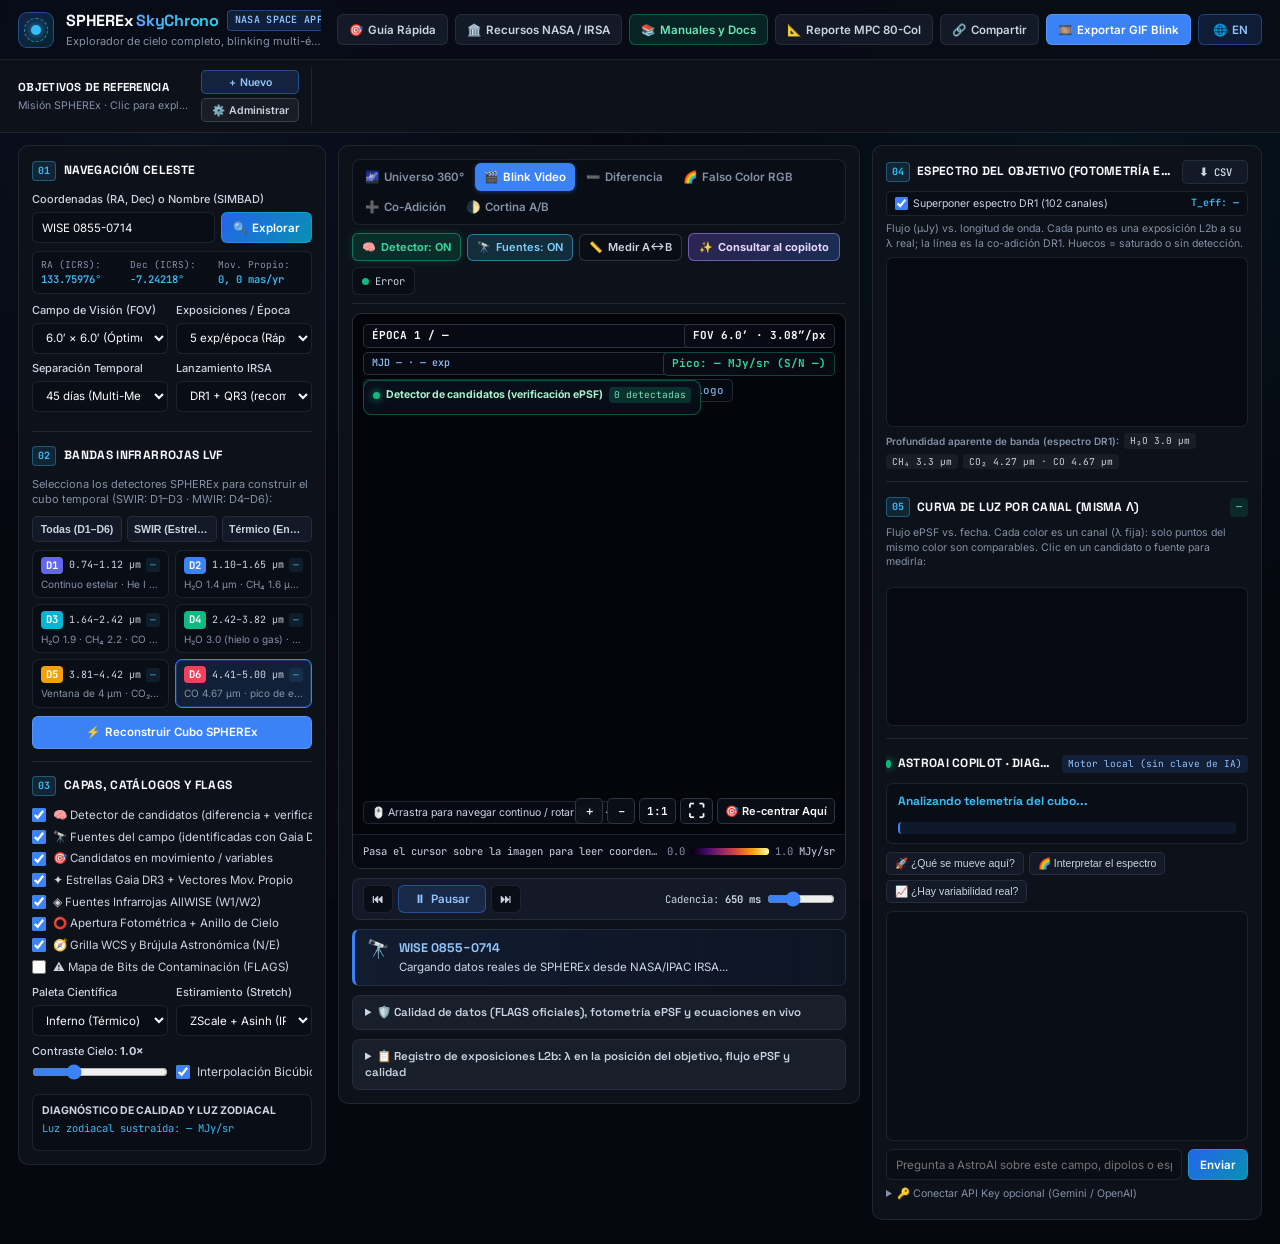
==== commit 12847149: "Copiloto AstroAI: botón Confirmar, validación real de la clave y errores visibles - Panel de la clav" ====
--- a/static/index.html
+++ b/static/index.html
@@ -7,7 +7,7 @@
   <link rel="preconnect" href="https://fonts.googleapis.com" />
   <link rel="preconnect" href="https://fonts.gstatic.com" crossorigin />
   <link href="https://fonts.googleapis.com/css2?family=Inter:wght@300;400;500;600;700&family=JetBrains+Mono:wght@400;500;600;700&family=Space+Grotesk:wght@500;600;700&display=swap" rel="stylesheet" />
-  <link rel="stylesheet" href="/static/styles.css?v=27" />
+  <link rel="stylesheet" href="/static/styles.css?v=28" />
   <!-- Aladin Lite v3 para el Visor del Universo Observable 360° estilo IRSA -->
   <script type="text/javascript" src="https://aladin.cds.unistra.fr/AladinLite/api/v3/latest/aladin.js" charset="utf-8" async></script>
 </head>
@@ -681,14 +681,22 @@
           <button type="submit" class="btn btn-accent" id="btnAiSend">Enviar</button>
         </form>
 
-        <details class="ai-key-details">
+        <details class="ai-key-details" id="aiKeyDetails">
           <summary id="i18nAiKeySummary">🔑 Conectar API Key opcional (Gemini / OpenAI)</summary>
-          <input
-            id="inputApiKey"
-            type="password"
-            class="text-input"
-            placeholder="Pega tu GEMINI_API_KEY o OPENAI_API_KEY (opcional)"
-          />
+          <div class="ai-key-row">
+            <input
+              id="inputApiKey"
+              type="password"
+              class="text-input"
+              autocomplete="off"
+              spellcheck="false"
+              placeholder="Pega tu GEMINI_API_KEY o OPENAI_API_KEY (opcional)"
+            />
+            <button type="button" class="btn btn-accent ai-key-btn" id="btnAiKeyConfirm"><span id="i18nBtnAiKeyConfirm">Confirmar</span></button>
+            <button type="button" class="btn btn-ghost ai-key-btn" id="btnAiKeyClear"><span id="i18nBtnAiKeyClear">Quitar</span></button>
+          </div>
+          <div class="ai-key-status muted" id="aiKeyStatus" role="status" aria-live="polite"></div>
+          <p class="ai-key-note" id="i18nAiKeyNote">La clave se guarda solo en esta pestaña del navegador y se envía a tu servidor SkyChrono, que la pasa a Google u OpenAI en una cabecera. No se escribe en disco ni en Git.</p>
         </details>
       </div>
     </aside>
@@ -945,6 +953,6 @@
     </div>
   </div>
 
-  <script src="/static/app.js?v=27"></script>
+  <script src="/static/app.js?v=28"></script>
 </body>
 </html>
--- a/static/styles.css
+++ b/static/styles.css
@@ -1959,6 +1959,40 @@
   border: 1px solid var(--border-strong);
   color: var(--text-main);
 }
+.ai-msg.bot h1,
+.ai-msg.bot h2,
+.ai-msg.bot h3,
+.ai-msg.bot h4 {
+  font-size: 12.5px;
+  line-height: 1.35;
+  margin: 8px 0 4px;
+  color: var(--accent-cyan);
+}
+.ai-msg.bot h1:first-child,
+.ai-msg.bot h2:first-child,
+.ai-msg.bot h3:first-child,
+.ai-msg.bot h4:first-child,
+.ai-msg.bot p:first-child {
+  margin-top: 0;
+}
+.ai-msg.bot p {
+  margin: 4px 0;
+}
+.ai-msg.bot ul,
+.ai-msg.bot ol {
+  margin: 4px 0;
+  padding-left: 18px;
+}
+.ai-msg.bot li {
+  margin: 2px 0;
+}
+.ai-msg.bot code {
+  font-size: 10.5px;
+}
+.ai-msg.bot .doc-table-wrap {
+  max-width: 100%;
+  overflow-x: auto;
+}
 
 .ai-chat-form {
   display: flex;
@@ -1974,6 +2008,49 @@
   font-size: 10.5px;
   color: var(--text-muted);
   margin-bottom: 4px;
+}
+.ai-key-row {
+  display: flex;
+  gap: 6px;
+  align-items: center;
+  margin-top: 6px;
+}
+.ai-key-row .text-input {
+  flex: 1;
+  min-width: 0;
+}
+.ai-key-btn {
+  flex: 0 0 auto;
+  white-space: nowrap;
+}
+.ai-key-btn:disabled {
+  opacity: 0.55;
+  cursor: wait;
+}
+.ai-key-status {
+  margin-top: 6px;
+  font-size: 11px;
+  line-height: 1.4;
+  overflow-wrap: anywhere;
+}
+.ai-key-status.ok {
+  color: var(--accent-emerald);
+}
+.ai-key-status.err {
+  color: var(--accent-rose);
+}
+.ai-key-status.pending {
+  color: var(--accent-amber);
+}
+.ai-key-status.muted {
+  color: var(--text-muted);
+}
+.ai-key-note {
+  margin: 6px 0 0;
+  font-size: 10px;
+  line-height: 1.4;
+  color: var(--text-muted);
+  opacity: 0.85;
 }
 
 /* ==========================================================================
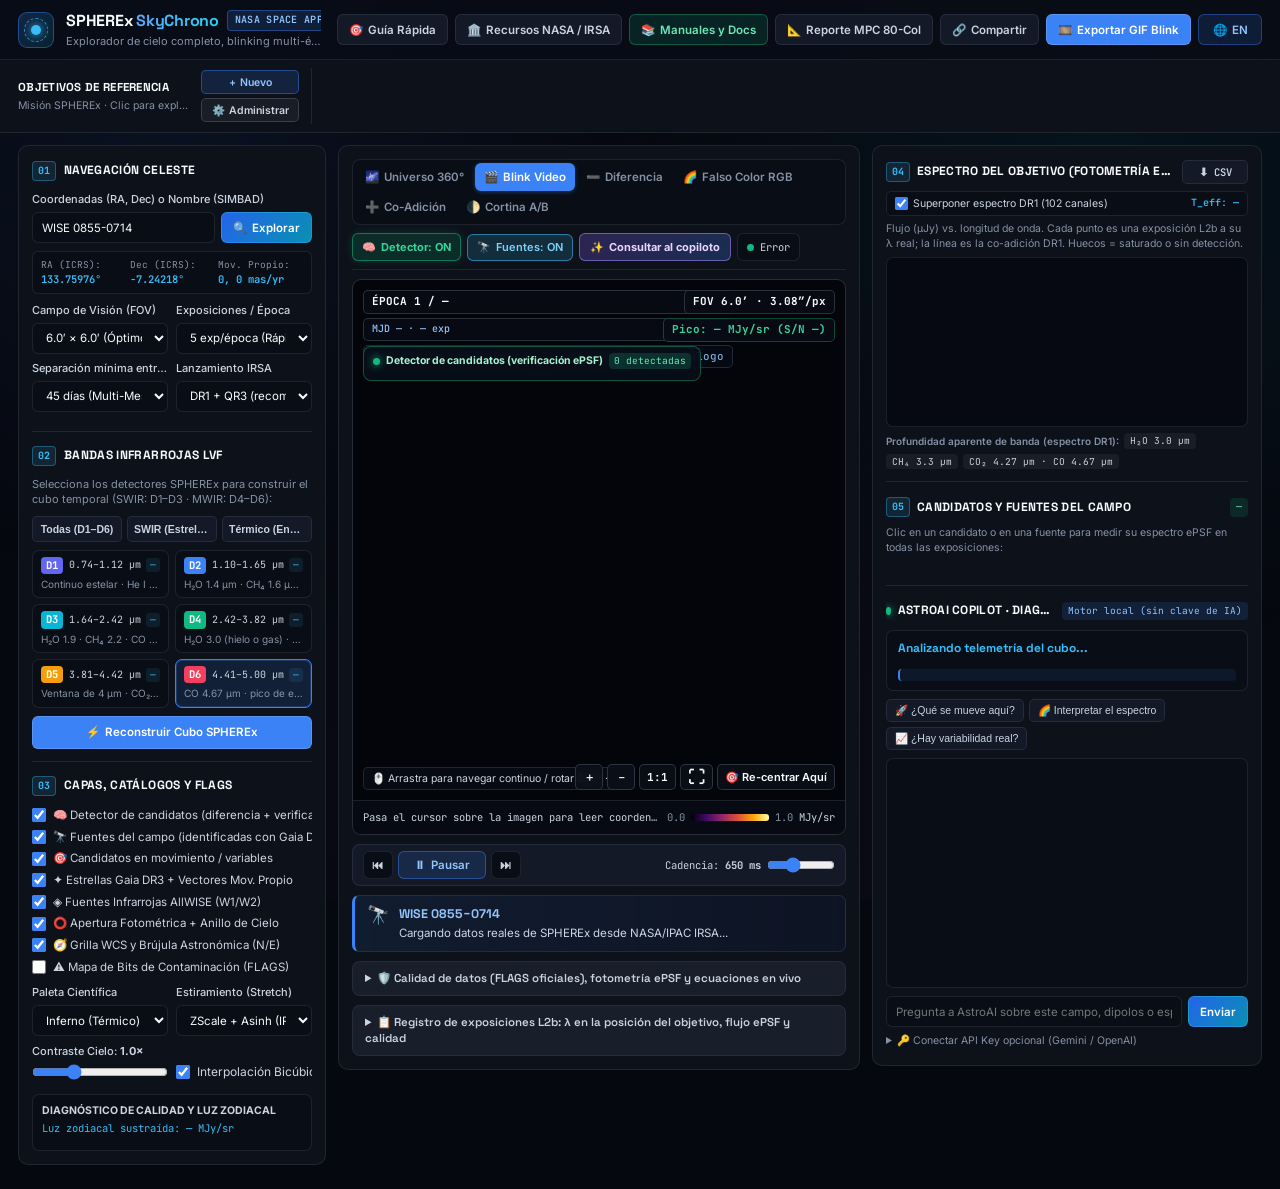
==== commit 5fffecb7: "Visor más rápido, navegación libre y limpieza de restos de la versión anterior - Arrastrar carga el " ====
--- a/static/index.html
+++ b/static/index.html
@@ -7,7 +7,7 @@
   <link rel="preconnect" href="https://fonts.googleapis.com" />
   <link rel="preconnect" href="https://fonts.gstatic.com" crossorigin />
   <link href="https://fonts.googleapis.com/css2?family=Inter:wght@300;400;500;600;700&family=JetBrains+Mono:wght@400;500;600;700&family=Space+Grotesk:wght@500;600;700&display=swap" rel="stylesheet" />
-  <link rel="stylesheet" href="/static/styles.css?v=28" />
+  <link rel="stylesheet" href="/static/styles.css?v=29" />
   <!-- Aladin Lite v3 para el Visor del Universo Observable 360° estilo IRSA -->
   <script type="text/javascript" src="https://aladin.cds.unistra.fr/AladinLite/api/v3/latest/aladin.js" charset="utf-8" async></script>
 </head>
@@ -137,7 +137,7 @@
 
         <div class="control-grid-2">
           <div>
-            <label class="field-label" for="selectGap" id="i18nLabelGap">Separación Temporal</label>
+            <label class="field-label" for="selectGap" id="i18nLabelGap">Separación mínima entre épocas</label>
             <select id="selectGap" class="select-input">
               <option value="15">15 días (Cadencia Fina)</option>
               <option value="30">30 días (Mensual)</option>
@@ -249,7 +249,7 @@
         <div class="toggle-list">
           <label class="toggle-row">
             <input type="checkbox" id="chkAiDetector" checked />
-            <span id="i18nChkAiDetector">🧠 Detector IA de Anomalías y Dipolos</span>
+            <span id="i18nChkAiDetector">🧠 Detector de candidatos (diferencia + verificación ePSF)</span>
           </label>
           <label class="toggle-row">
             <input type="checkbox" id="chkStarRecognizer" checked />
@@ -329,7 +329,7 @@
 
     <!-- COLUMNA CENTRAL: VISOR CELESTE INTERACTIVO Y CONTROL DE BLINKING -->
     <section class="panel panel-center">
-      <!-- Barra de modos de visualización + Detector IA Integrado -->
+      <!-- Barra de modos de visualización + detector de candidatos -->
       <div class="viewer-toolbar">
         <div class="mode-tabs" role="tablist">
           <button type="button" class="mode-tab" data-mode="allsky" id="modeAllsky" title="Explorar el plano completo 360° del Universo Observable al estilo IRSA/IPAC">
@@ -358,9 +358,6 @@
           </button>
           <button type="button" id="btnToggleStarRecognizer" class="btn-star-recognizer active" title="Fuentes del campo identificadas con Gaia DR3 / AllWISE (la distancia solo aparece si hay paralaje fiable)">
             🔭 <span id="i18nBtnStarRecognizer">Fuentes: ON</span>
-          </button>
-          <button type="button" id="btnToggleDistanceRuler" class="btn-distance-ruler" title="Separación angular y ángulo de posición entre dos fuentes; distancia 3D solo si ambas tienen paralaje medida">
-            📏 <span id="i18nBtnDistanceRuler">Medir A↔B</span>
           </button>
           <button type="button" id="btnScanWithGemini" class="btn-ai-gemini-scan" title="Enviar la telemetría medida y la imagen actual al copiloto (Gemini, o motor local sin clave)">
             ✨ <span id="i18nBtnScanGemini">Consultar a Gemini</span>
@@ -466,7 +463,7 @@
           <div class="hud-chip hud-chip-snr" id="hudSnrPeak">Pico: — MJy/sr (S/N —)</div>
         </div>
 
-        <!-- HUD Flotante del Detector IA de Anomalías sobre el Lienzo -->
+        <!-- HUD del detector de candidatos (verificación ePSF) sobre el lienzo -->
         <div class="ai-detector-hud" id="aiDetectorHud">
           <div class="ai-hud-header">
             <span class="ai-hud-pulse"></span>
@@ -536,7 +533,7 @@
         </div>
       </div>
 
-      <!-- ESCUDO ANTI-ARTEFACTOS L2b, FOTOMETRÍA TRACTOR 15x15 Y MOTOR MATEMÁTICO EN VIVO -->
+      <!-- CALIDAD DE DATOS (BITS FLAGS OFICIALES) Y ECUACIONES CON VALORES MEDIDOS -->
       <details class="math-shield-details" id="mathShieldDetails">
         <summary id="i18nMathShieldSummary">🛡️ Calidad de datos (FLAGS oficiales), fotometría ePSF y ecuaciones en vivo</summary>
         <div class="math-shield-body">
@@ -549,7 +546,7 @@
             </span>
           </div>
           <div class="artifact-shield-grid" id="artifactShieldGrid">
-            <!-- Tarjetas de los 6 módulos del Escudo Anti-Artefactos generadas dinámicamente -->
+            <!-- Tarjetas de calidad de datos generadas con los datos del cubo -->
           </div>
           <div class="math-equations-header" id="i18nMathEqHeader">🧮 Motor Matemático en Vivo (Evaluación Cuantitativa sobre el Cubo Actual)</div>
           <div class="math-telemetry-grid" id="mathEquationsGrid">
@@ -615,26 +612,23 @@
         </div>
       </div>
 
-      <!-- GRÁFICA 2: CURVA DE LUZ MULTI-ÉPOCA + ASTROS RECONOCIDOS Y DISTANCIAS -->
+      <!-- CANDIDATOS VERIFICADOS Y FUENTES DEL CAMPO (clic = espectro ePSF en todas las exposiciones) -->
       <div class="panel-section chart-section">
         <div class="section-header-compact">
           <div class="section-title-left">
             <span class="section-step">05</span>
-            <h2 id="i18nSec5">Curva de luz por canal (misma λ)</h2>
+            <h2 id="i18nSec5">Candidatos y fuentes del campo</h2>
           </div>
           <span class="aperture-badge" id="apertureCoordBadge">—</span>
         </div>
         <p class="chart-sub" id="i18nLcSub">
-          Flujo ePSF vs. fecha; cada color es un canal (λ fija). Clic en un candidato o fuente para medirla:
+          Clic en un candidato o en una fuente para medir su espectro ePSF en todas las exposiciones:
         </p>
         <div class="candidates-bar" id="candidatesBar">
           <!-- Píldoras de candidatos detectados automáticamente -->
         </div>
         <div class="recognized-objects-bar" id="recognizedObjectsBar">
           <!-- Píldoras de astros reconocidos automáticamente con su distancia en pc / años luz -->
-        </div>
-        <div class="chart-box">
-          <canvas id="lightcurveCanvas" width="460" height="175"></canvas>
         </div>
       </div>
 
@@ -953,6 +947,6 @@
     </div>
   </div>
 
-  <script src="/static/app.js?v=28"></script>
+  <script src="/static/app.js?v=29"></script>
 </body>
 </html>
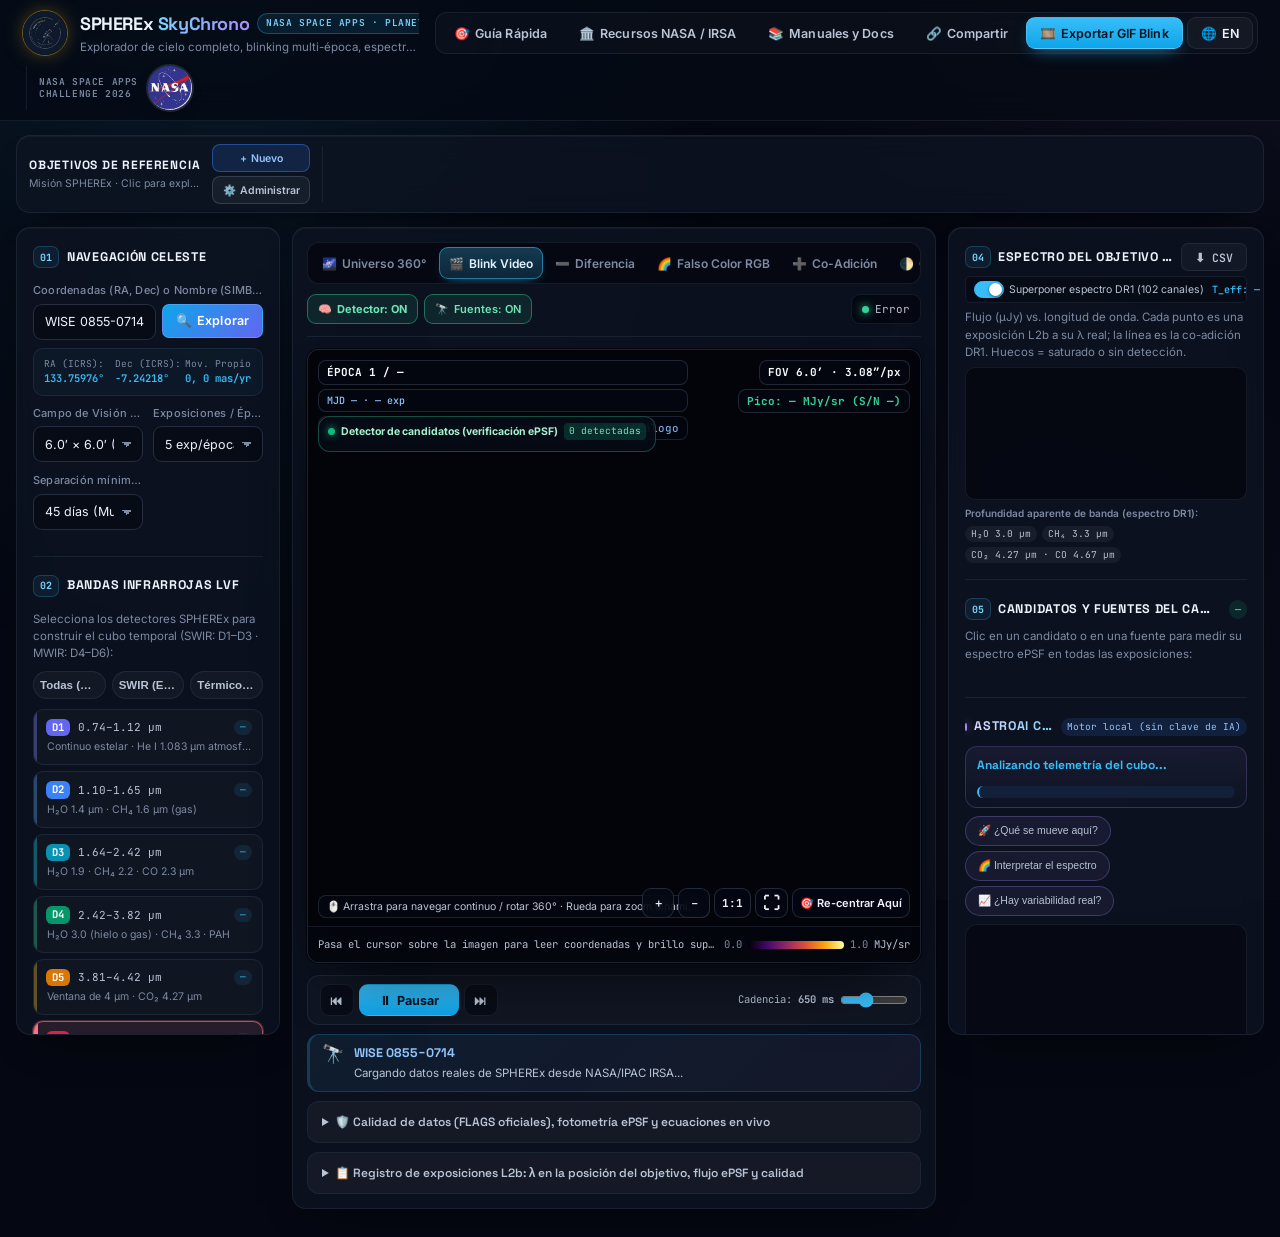
==== commit b4a3b800: "Interfaz v5: rediseño Stars Finders, simplificación y navegación más ligera - Rediseño UI/UX (static" ====
--- a/static/index.html
+++ b/static/index.html
@@ -7,7 +7,8 @@
   <link rel="preconnect" href="https://fonts.googleapis.com" />
   <link rel="preconnect" href="https://fonts.gstatic.com" crossorigin />
   <link href="https://fonts.googleapis.com/css2?family=Inter:wght@300;400;500;600;700&family=JetBrains+Mono:wght@400;500;600;700&family=Space+Grotesk:wght@500;600;700&display=swap" rel="stylesheet" />
-  <link rel="stylesheet" href="/static/styles.css?v=29" />
+  <link rel="stylesheet" href="/static/styles.css?v=30" />
+  <link rel="stylesheet" href="/static/theme.css?v=30" />
   <!-- Aladin Lite v3 para el Visor del Universo Observable 360° estilo IRSA -->
   <script type="text/javascript" src="https://aladin.cds.unistra.fr/AladinLite/api/v3/latest/aladin.js" charset="utf-8" async></script>
 </head>
@@ -18,10 +19,7 @@
   <!-- CABECERA SUPERIOR -->
   <header class="topbar">
     <div class="brand-group">
-      <div class="logo-orb" aria-hidden="true">
-        <span class="orb-ring"></span>
-        <span class="orb-core"></span>
-      </div>
+      <img class="team-logo" src="/static/img/logo-stars-finders.jpg" alt="Stars Finders · Delegación Zuliana" width="46" height="46" />
       <div class="brand-titles">
         <div class="brand-row">
           <h1>SPHEREx <span class="accent-gradient">SkyChrono</span></h1>
@@ -44,7 +42,7 @@
       <button id="btnOpenDocs" class="btn btn-docs" type="button" title="Abrir Centro de Documentación (Manual de Usuario, Guía para Principiantes y Manual Técnico para Jueces NASA)">
         📚 <span id="i18nBtnDocs">Manuales y Docs</span>
       </button>
-      <button id="btnExportMpc" class="btn btn-ghost" type="button" title="Borrador astrométrico MPC en formato satélite (código 288), solo para candidatos con movimiento confirmado">
+      <button id="btnExportMpc" class="btn btn-ghost" type="button" hidden title="Borrador astrométrico MPC en formato satélite (código 288), solo para candidatos con movimiento confirmado">
         📐 <span id="i18nBtnMpc">Reporte MPC 80-Col</span>
       </button>
       <button id="btnShareUrl" class="btn btn-ghost" type="button" title="Copiar enlace directo a este objetivo, época y configuración">
@@ -57,6 +55,10 @@
         🌐 <span id="langLabel">EN</span>
       </button>
     </div>
+    <div class="topbar-identity" aria-label="NASA Space Apps Challenge 2026">
+      <small>NASA Space Apps<br />Challenge 2026</small>
+      <span class="agency-logo"><img src="/static/img/logo-nasa.jpg" alt="NASA" /></span>
+    </div>
   </header>
 
   <!-- BARRA DE OBJETIVOS DE REFERENCIA DEL RETO (PRESETS) -->
@@ -145,14 +147,6 @@
               <option value="90">90 días (Semestral)</option>
             </select>
           </div>
-          <div>
-            <label class="field-label" for="selectRelease" id="i18nLabelRelease">Lanzamiento IRSA</label>
-            <select id="selectRelease" class="select-input">
-              <option value="all" selected id="optRelAll">DR1 + QR3 (recomendado)</option>
-              <option value="dr1" id="optRelQr2">Solo DR1 (año 1)</option>
-              <option value="qr3" id="optRelQr1">Solo QR3 (año 2)</option>
-            </select>
-          </div>
         </div>
       </div>
 
@@ -248,28 +242,12 @@
 
         <div class="toggle-list">
           <label class="toggle-row">
-            <input type="checkbox" id="chkAiDetector" checked />
-            <span id="i18nChkAiDetector">🧠 Detector de candidatos (diferencia + verificación ePSF)</span>
-          </label>
-          <label class="toggle-row">
-            <input type="checkbox" id="chkStarRecognizer" checked />
-            <span id="i18nChkStarRecognizer">🔭 Reconocedor Automático de Astros y Distancias (pc/ly)</span>
-          </label>
-          <label class="toggle-row">
             <input type="checkbox" id="chkCandidates" checked />
             <span id="i18nChkCandidates">🎯 Candidatos en Movimiento / Variables</span>
           </label>
           <label class="toggle-row">
             <input type="checkbox" id="chkGaia" checked />
             <span id="i18nChkGaia">✦ Estrellas Gaia DR3 + Vectores Mov. Propio</span>
-          </label>
-          <label class="toggle-row">
-            <input type="checkbox" id="chkWise" checked />
-            <span id="i18nChkWise">◈ Fuentes Infrarrojas AllWISE (W1/W2)</span>
-          </label>
-          <label class="toggle-row">
-            <input type="checkbox" id="chkAperture" checked />
-            <span id="i18nChkAperture">⭕ Apertura Fotométrica + Anillo de Cielo</span>
           </label>
           <label class="toggle-row">
             <input type="checkbox" id="chkGrid" checked />
@@ -358,9 +336,6 @@
           </button>
           <button type="button" id="btnToggleStarRecognizer" class="btn-star-recognizer active" title="Fuentes del campo identificadas con Gaia DR3 / AllWISE (la distancia solo aparece si hay paralaje fiable)">
             🔭 <span id="i18nBtnStarRecognizer">Fuentes: ON</span>
-          </button>
-          <button type="button" id="btnScanWithGemini" class="btn-ai-gemini-scan" title="Enviar la telemetría medida y la imagen actual al copiloto (Gemini, o motor local sin clave)">
-            ✨ <span id="i18nBtnScanGemini">Consultar a Gemini</span>
           </button>
           <div class="viewer-status">
             <span class="status-dot" id="statusDot"></span>
@@ -422,19 +397,6 @@
           <div id="allskyAladinDiv" class="allsky-aladin-box" hidden></div>
         </div>
 
-        <!-- HUD Flotante del Medidor de Distancias Cósmicas (Telescopio → Astro y Astro A ↔ Astro B) -->
-        <div id="distanceRulerHud" class="distance-ruler-hud" hidden>
-          <div class="ruler-hud-header">
-            <span>📏 <strong id="i18nRulerHudTitle">Telémetro Cósmico 3D (SPHEREx / Gaia)</strong></span>
-            <div style="display:flex; gap:4px;">
-              <button type="button" id="btnClearRuler" class="btn btn-xs btn-ghost" title="Reiniciar puntos A y B">↺</button>
-              <button type="button" id="btnCloseRuler" class="btn btn-xs btn-ghost" title="Cerrar medidor de distancias">✕</button>
-            </div>
-          </div>
-          <div id="distanceRulerBody" class="ruler-hud-body">
-            Haz clic en un primer cuerpo celeste (Punto A) para medir su distancia al telescopio SPHEREx, y en un segundo cuerpo (Punto B) para calcular la distancia angular y espacial 3D entre ambos.
-          </div>
-        </div>
 
         <!-- Controles flotantes de Zoom y Navegación Libre estilo IRSA -->
         <div class="canvas-zoom-controls">
@@ -548,7 +510,7 @@
           <div class="artifact-shield-grid" id="artifactShieldGrid">
             <!-- Tarjetas de calidad de datos generadas con los datos del cubo -->
           </div>
-          <div class="math-equations-header" id="i18nMathEqHeader">🧮 Motor Matemático en Vivo (Evaluación Cuantitativa sobre el Cubo Actual)</div>
+          <div class="math-equations-header" id="i18nMathEqHeader">🧮 Fórmulas aplicadas a esta calidad de datos (valor medido)</div>
           <div class="math-telemetry-grid" id="mathEquationsGrid">
             <!-- 6 ecuaciones evaluadas en tiempo real -->
           </div>
@@ -947,6 +909,6 @@
     </div>
   </div>
 
-  <script src="/static/app.js?v=29"></script>
+  <script src="/static/app.js?v=30"></script>
 </body>
 </html>
--- a/static/styles.css
+++ b/static/styles.css
@@ -981,27 +981,8 @@
   box-shadow: 0 0 10px rgba(16, 185, 129, 0.2);
 }
 
-.btn-ai-gemini-scan {
-  cursor: pointer;
-  height: 28px;
-  padding: 0 10px;
-  border-radius: 6px;
-  font-family: var(--font-sans);
-  font-size: 11px;
-  font-weight: 700;
-  background: linear-gradient(135deg, rgba(139, 92, 246, 0.26), rgba(59, 130, 246, 0.26));
-  border: 1px solid rgba(167, 139, 250, 0.55);
-  color: #e9d5ff;
-  display: inline-flex;
-  align-items: center;
-  gap: 5px;
-  white-space: nowrap;
-  transition: all 0.15s ease;
-}
-.btn-ai-gemini-scan:hover {
-  background: linear-gradient(135deg, #7c3aed, #2563eb);
-  color: #fff;
-}
+
+
 
 .viewer-status {
   display: inline-flex;
@@ -1786,8 +1767,7 @@
   border-radius: 7px;
   overflow: hidden;
 }
-#spectrumCanvas,
-#lightcurveCanvas {
+#spectrumCanvas {
   width: 100%;
   display: block;
 }
@@ -2458,8 +2438,7 @@
 }
 
 /* BOTONES RECONOCEDOR DE ASTROS Y TELÉMETRO DE DISTANCIAS A <-> B */
-.btn-star-recognizer,
-.btn-distance-ruler {
+.btn-star-recognizer {
   cursor: pointer;
   height: 27px;
   padding: 0 9px;
@@ -2481,74 +2460,18 @@
   border-color: rgba(56, 189, 248, 0.55);
   color: #7dd3fc;
 }
-.btn-distance-ruler.active {
-  background: rgba(245, 158, 11, 0.22);
-  border-color: #f59e0b;
-  color: #fde68a;
-  box-shadow: 0 0 12px rgba(245, 158, 11, 0.35);
-}
+
 
 /* HUD DEL MEDIDOR DE DISTANCIAS CÓSMICAS 3D */
-.distance-ruler-hud {
-  position: absolute;
-  bottom: 44px;
-  right: 12px;
-  z-index: 25;
-  width: 355px;
-  max-width: calc(100% - 24px);
-  background: rgba(8, 12, 22, 0.95);
-  border: 1px solid rgba(245, 158, 11, 0.55);
-  border-radius: 9px;
-  padding: 9px 11px;
-  box-shadow: 0 12px 28px rgba(0, 0, 0, 0.75);
-  backdrop-filter: blur(10px);
-}
-.ruler-hud-header {
-  display: flex;
-  align-items: center;
-  justify-content: space-between;
-  gap: 8px;
-  font-family: var(--font-display);
-  font-size: 11.5px;
-  color: #fcd34d;
-  margin-bottom: 6px;
-  padding-bottom: 5px;
-  border-bottom: 1px solid var(--border-hairline);
-}
-.ruler-hud-body {
-  font-size: 11px;
-  line-height: 1.45;
-  color: var(--text-secondary);
-}
-.ruler-grid {
-  display: grid;
-  grid-template-columns: 1fr 1fr;
-  gap: 6px;
-  margin-top: 6px;
-}
-.ruler-metric-box {
-  background: rgba(255, 255, 255, 0.03);
-  border: 1px solid var(--border-hairline);
-  border-radius: 5px;
-  padding: 5px 7px;
-}
-.ruler-metric-lbl {
-  font-size: 9.5px;
-  color: var(--text-muted);
-  display: block;
-}
-.ruler-metric-val {
-  font-family: var(--font-mono);
-  font-size: 11px;
-  font-weight: 700;
-  color: #38bdf8;
-}
-.ruler-metric-val.amber {
-  color: #fbbf24;
-}
-.ruler-metric-val.emerald {
-  color: #34d399;
-}
+
+
+
+
+
+
+
+
+
 
 /* BARRA DE ASTROS RECONOCIDOS CON DISTANCIAS */
 .recognized-objects-bar {
--- a/static/theme.css
+++ b/static/theme.css
@@ -0,0 +1,1000 @@
+/* ==========================================================================
+   SPHEREx SkyChrono · TEMA visual oficial · Stars Finders (Delegación Zuliana)
+   --------------------------------------------------------------------------
+   Se carga DESPUÉS de styles.css y solo sobrescribe estilos.
+   No cambia IDs, clases usadas por JS ni estructura: toda la funcionalidad
+   sigue en app.js exactamente igual.
+      ========================================================================== */
+
+:root {
+  /* Superficies: azul noche con profundidad, en vez de negro plano */
+  --bg-canvas: #050812;
+  --bg-panel: rgba(14, 20, 34, 0.78);
+  --bg-card: rgba(22, 30, 48, 0.72);
+  --bg-elevated: rgba(32, 42, 64, 0.9);
+  --bg-input: rgba(6, 10, 20, 0.72);
+
+  --border-hairline: rgba(148, 170, 210, 0.11);
+  --border-strong: rgba(148, 170, 210, 0.22);
+  --border-active: #38bdf8;
+
+  --text-main: #eef3fb;
+  --text-secondary: #b9c4d6;
+  --text-muted: #7d8ba3;
+
+  /* Acentos con un propósito cada uno */
+  --accent-primary: #38bdf8;      /* acción principal / selección */
+  --accent-hover: #0ea5e9;
+  --accent-cyan: #22d3ee;
+  --accent-emerald: #34d399;      /* estado OK / detectores ON */
+  --accent-amber: #fbbf24;        /* advertencia / ocupado */
+  --accent-rose: #fb7185;
+  --accent-purple: #a78bfa;       /* inteligencia artificial */
+
+  --radius-lg: 14px;
+  --radius-md: 10px;
+  --radius-sm: 7px;
+  --shadow-panel: 0 1px 0 rgba(255, 255, 255, 0.04) inset, 0 18px 40px -24px rgba(0, 0, 0, 0.9);
+  --ring: 0 0 0 3px rgba(56, 189, 248, 0.28);
+
+  --topbar-h: 68px;
+}
+
+/* --------------------------------------------------------------------------
+   0. BASE
+   -------------------------------------------------------------------------- */
+body {
+  font-size: 13px;
+  line-height: 1.5;
+  background:
+    radial-gradient(1200px 600px at 10% -10%, rgba(56, 189, 248, 0.07), transparent 60%),
+    radial-gradient(900px 500px at 100% 0%, rgba(167, 139, 250, 0.06), transparent 60%),
+    var(--bg-canvas);
+  background-attachment: fixed;
+}
+.bg-nebula {
+  background:
+    radial-gradient(circle at 18% 22%, rgba(56, 189, 248, 0.05), transparent 40%),
+    radial-gradient(circle at 82% 78%, rgba(167, 139, 250, 0.045), transparent 42%);
+}
+
+/* Foco visible para teclado (accesibilidad) sin afectar al ratón */
+:where(button, a, input, select, textarea, summary, label.band-card):focus-visible {
+  outline: none;
+  box-shadow: var(--ring);
+}
+
+::-webkit-scrollbar-thumb {
+  background: rgba(148, 170, 210, 0.18);
+  border-radius: 10px;
+}
+
+@media (prefers-reduced-motion: reduce) {
+  *, *::before, *::after {
+    animation-duration: 0.001ms !important;
+    transition-duration: 0.001ms !important;
+  }
+}
+
+/* --------------------------------------------------------------------------
+   1. CABECERA: más aire, jerarquía clara, acciones agrupadas
+   -------------------------------------------------------------------------- */
+.topbar {
+  min-height: var(--topbar-h);
+  padding: 10px 22px;
+  background: rgba(6, 10, 20, 0.82);
+  border-bottom: 1px solid var(--border-hairline);
+  backdrop-filter: blur(18px) saturate(140%);
+}
+.logo-orb {
+  width: 38px;
+  height: 38px;
+  border-radius: 12px;
+  background: radial-gradient(circle at 35% 30%, rgba(56, 189, 248, 0.45), rgba(14, 20, 34, 0.9) 70%);
+  border: 1px solid rgba(56, 189, 248, 0.4);
+  box-shadow: 0 0 22px -6px rgba(56, 189, 248, 0.6);
+}
+.brand-row h1 {
+  font-size: 18px;
+  letter-spacing: -0.4px;
+}
+.accent-gradient {
+  background: linear-gradient(90deg, #7dd3fc, #a78bfa);
+  -webkit-background-clip: text;
+  background-clip: text;
+}
+.mission-badge,
+.badge-subtle {
+  font-size: 9.5px;
+  letter-spacing: 0.6px;
+  padding: 2px 8px;
+  border-radius: 999px;
+}
+.mission-badge {
+  background: rgba(56, 189, 248, 0.1);
+  border-color: rgba(56, 189, 248, 0.3);
+  color: #7dd3fc;
+}
+.subtitle {
+  font-size: 11.5px;
+  color: var(--text-muted);
+}
+
+/* Las 7 acciones viven en una "cápsula" común: se leen como un solo grupo */
+.topbar-actions {
+  gap: 4px;
+  padding: 4px;
+  background: rgba(255, 255, 255, 0.025);
+  border: 1px solid var(--border-hairline);
+  border-radius: 12px;
+  flex-wrap: wrap;
+  justify-content: flex-end;
+}
+.topbar-actions .btn {
+  height: 32px;
+  border-radius: 9px;
+}
+.topbar-actions .btn-ghost,
+.topbar-actions .btn-docs {
+  background: transparent;
+  border-color: transparent;
+  color: var(--text-secondary);
+}
+.topbar-actions .btn-ghost:hover,
+.topbar-actions .btn-docs:hover {
+  background: rgba(255, 255, 255, 0.06);
+  color: var(--text-main);
+}
+.topbar-actions .btn-lang {
+  background: rgba(255, 255, 255, 0.04);
+  border-color: var(--border-hairline);
+  color: var(--text-main);
+  min-width: 58px;
+}
+
+/* --------------------------------------------------------------------------
+   2. BOTONES: un único sistema (primario, acento, fantasma, chip)
+   -------------------------------------------------------------------------- */
+.btn {
+  height: 34px;
+  padding: 0 13px;
+  border-radius: var(--radius-sm);
+  font-size: 12.5px;
+  font-weight: 600;
+  letter-spacing: 0.1px;
+}
+.btn-xs {
+  height: 28px;
+  padding: 0 10px;
+  font-size: 11.5px;
+  border-radius: 7px;
+}
+.btn-full {
+  height: 40px;
+  margin-top: 12px;
+  font-size: 13px;
+  border-radius: var(--radius-md);
+}
+.btn-primary {
+  background: linear-gradient(180deg, #38bdf8, #0ea5e9);
+  color: #04131f;
+  border-color: rgba(255, 255, 255, 0.18);
+  box-shadow: 0 6px 18px -8px rgba(56, 189, 248, 0.8);
+}
+.btn-primary:hover {
+  background: linear-gradient(180deg, #7dd3fc, #38bdf8);
+}
+.btn-accent {
+  background: linear-gradient(135deg, #0ea5e9, #6366f1);
+  border-color: rgba(125, 211, 252, 0.3);
+  color: #fff;
+}
+.btn-ghost {
+  background: rgba(255, 255, 255, 0.035);
+  border-color: var(--border-hairline);
+}
+.btn-ghost:hover {
+  background: rgba(255, 255, 255, 0.07);
+}
+.btn-docs {
+  background: rgba(52, 211, 153, 0.1);
+  border-color: rgba(52, 211, 153, 0.28);
+  color: #6ee7b7;
+}
+
+/* --------------------------------------------------------------------------
+   3. BARRA DE OBJETIVOS: tarjetas en carrusel horizontal
+   -------------------------------------------------------------------------- */
+.presets-bar {
+  margin: 14px 22px 0;
+  padding: 10px 12px;
+  background: var(--bg-panel);
+  border: 1px solid var(--border-hairline);
+  border-radius: var(--radius-lg);
+  box-shadow: var(--shadow-panel);
+  backdrop-filter: blur(14px);
+}
+.presets-label {
+  font-family: var(--font-display);
+  font-size: 12px;
+  letter-spacing: 0.8px;
+}
+.btn-add-preset,
+.btn-manage-presets {
+  border-radius: 8px;
+  height: 28px;
+}
+.presets-list {
+  display: flex;
+  gap: 10px;
+  overflow-x: auto;
+  scroll-snap-type: x proximity;
+  padding: 2px 2px 6px;
+}
+.preset-card {
+  flex: 0 0 200px;
+  height: 62px;
+  padding: 9px 12px;
+  border-radius: 11px;
+  scroll-snap-align: start;
+  background: linear-gradient(180deg, rgba(255, 255, 255, 0.04), rgba(255, 255, 255, 0.015));
+}
+.preset-card:hover {
+  transform: translateY(-2px);
+  box-shadow: 0 10px 22px -14px rgba(56, 189, 248, 0.6);
+}
+.preset-card.active {
+  background: linear-gradient(135deg, rgba(56, 189, 248, 0.2), rgba(167, 139, 250, 0.12));
+  border-color: rgba(56, 189, 248, 0.7);
+  box-shadow: 0 0 0 1px rgba(56, 189, 248, 0.25), 0 10px 24px -14px rgba(56, 189, 248, 0.8);
+}
+.preset-name {
+  font-size: 12.5px;
+}
+.preset-badge {
+  border-radius: 999px;
+}
+.preset-floating-tooltip {
+  border-radius: 12px;
+  background: rgba(10, 15, 27, 0.96);
+  border-color: rgba(56, 189, 248, 0.35);
+  box-shadow: 0 20px 50px -20px rgba(0, 0, 0, 0.95);
+}
+
+/* --------------------------------------------------------------------------
+   4. DISTRIBUCIÓN: el visor es el protagonista y los paneles se desplazan solos
+   -------------------------------------------------------------------------- */
+.workspace-grid {
+  grid-template-columns: 300px minmax(0, 1fr) 372px;
+  gap: 16px;
+  padding: 14px 22px 28px;
+}
+@media (max-width: 1560px) {
+  .workspace-grid {
+    grid-template-columns: 282px minmax(0, 1fr) 340px;
+    gap: 14px;
+    padding-left: 16px;
+    padding-right: 16px;
+  }
+  .presets-bar {
+    margin-left: 16px;
+    margin-right: 16px;
+  }
+}
+@media (max-width: 1360px) {
+  .workspace-grid {
+    grid-template-columns: 264px minmax(0, 1fr) 316px;
+    gap: 12px;
+  }
+}
+@media (min-width: 1181px) {
+  /* Paneles laterales fijos a la vista con desplazamiento interno:
+     el visor nunca se pierde al ajustar controles */
+  .panel-left,
+  .panel-right {
+    position: sticky;
+    top: calc(var(--topbar-h) + 10px);
+    max-height: calc(100vh - var(--topbar-h) - 24px);
+    overflow-y: auto;
+    overscroll-behavior: contain;
+  }
+}
+@media (max-width: 1180px) {
+  .workspace-grid {
+    grid-template-columns: 290px minmax(0, 1fr);
+  }
+}
+
+.panel {
+  background: var(--bg-panel);
+  border: 1px solid var(--border-hairline);
+  border-radius: var(--radius-lg);
+  padding: 16px;
+  box-shadow: var(--shadow-panel);
+  backdrop-filter: blur(14px);
+}
+.panel-section {
+  padding-bottom: 16px;
+  margin-bottom: 16px;
+}
+.section-header {
+  height: 26px;
+  margin-bottom: 12px;
+}
+.section-step {
+  width: 26px;
+  height: 22px;
+  border-radius: 7px;
+  color: #7dd3fc;
+  background: rgba(56, 189, 248, 0.08);
+  border-color: rgba(56, 189, 248, 0.22);
+}
+.section-header h2,
+.section-header-compact h2 {
+  font-size: 12.5px;
+  letter-spacing: 0.7px;
+}
+.section-hint,
+.chart-sub {
+  font-size: 11.5px;
+  line-height: 1.5;
+}
+.field-label {
+  font-size: 11px;
+  color: var(--text-muted);
+  letter-spacing: 0.2px;
+  margin-bottom: 5px;
+}
+
+/* --------------------------------------------------------------------------
+   5. CAMPOS, SELECTORES, INTERRUPTORES Y DESLIZADORES
+   -------------------------------------------------------------------------- */
+.text-input,
+.select-input {
+  height: 36px;
+  border-radius: 9px;
+  font-size: 12.5px;
+  padding: 0 11px;
+  background: var(--bg-input);
+  border-color: var(--border-strong);
+}
+.select-input {
+  appearance: none;
+  -webkit-appearance: none;
+  padding-right: 28px;
+  background-image:
+    linear-gradient(45deg, transparent 50%, #7d8ba3 50%),
+    linear-gradient(135deg, #7d8ba3 50%, transparent 50%);
+  background-position: calc(100% - 15px) 52%, calc(100% - 10px) 52%;
+  background-size: 5px 5px, 5px 5px;
+  background-repeat: no-repeat;
+}
+.select-input option {
+  background: #0e1422;
+  color: var(--text-main);
+}
+.select-sm {
+  height: 28px;
+  font-size: 11.5px;
+}
+.text-input:focus,
+.select-input:focus {
+  border-color: var(--accent-primary);
+  box-shadow: var(--ring);
+}
+.control-grid-2 {
+  gap: 10px;
+  margin-bottom: 10px;
+}
+.coord-readout {
+  border-radius: 10px;
+  padding: 8px 10px;
+  border-color: var(--border-hairline);
+  background: rgba(56, 189, 248, 0.04);
+}
+
+/* Interruptores tipo "switch" en lugar de checkbox cuadrado */
+.toggle-list {
+  gap: 2px;
+}
+.toggle-row {
+  padding: 6px 8px;
+  border-radius: 8px;
+  font-size: 12px;
+  gap: 10px;
+  transition: background 0.15s ease;
+}
+.toggle-row:hover {
+  background: rgba(255, 255, 255, 0.04);
+}
+.toggle-row input[type="checkbox"],
+.toggle-inline-xs input[type="checkbox"] {
+  appearance: none;
+  -webkit-appearance: none;
+  position: relative;
+  width: 30px;
+  height: 17px;
+  border-radius: 999px;
+  background: rgba(148, 170, 210, 0.22);
+  border: 1px solid rgba(148, 170, 210, 0.18);
+  cursor: pointer;
+  flex-shrink: 0;
+  transition: background 0.18s ease, border-color 0.18s ease;
+}
+.toggle-row input[type="checkbox"]::after,
+.toggle-inline-xs input[type="checkbox"]::after {
+  content: "";
+  position: absolute;
+  top: 1px;
+  left: 1px;
+  width: 13px;
+  height: 13px;
+  border-radius: 50%;
+  background: #e2e8f0;
+  box-shadow: 0 1px 3px rgba(0, 0, 0, 0.5);
+  transition: transform 0.18s ease;
+}
+.toggle-row input[type="checkbox"]:checked,
+.toggle-inline-xs input[type="checkbox"]:checked {
+  background: var(--accent-primary);
+  border-color: var(--accent-primary);
+}
+.toggle-row input[type="checkbox"]:checked::after,
+.toggle-inline-xs input[type="checkbox"]:checked::after {
+  transform: translateX(13px);
+  background: #fff;
+}
+
+.range-slider,
+#rangeSplit {
+  accent-color: var(--accent-primary);
+  height: 18px;
+}
+
+/* --------------------------------------------------------------------------
+   6. BANDAS D1–D6: tarjetas con el color del detector como protagonista
+   -------------------------------------------------------------------------- */
+.band-quick-bar {
+  gap: 6px;
+  margin-bottom: 10px;
+}
+.chip-btn {
+  border-radius: 999px;
+  height: 28px;
+  font-size: 11.5px;
+  background: rgba(255, 255, 255, 0.035);
+  border-color: var(--border-hairline);
+}
+.chip-btn:hover {
+  border-color: rgba(56, 189, 248, 0.45);
+  color: var(--text-main);
+}
+/* Una banda por fila: rango, contador y moléculas se leen sin cortes */
+.bands-grid {
+  grid-template-columns: 1fr;
+  gap: 6px;
+}
+.band-head {
+  justify-content: flex-start;
+  gap: 8px;
+}
+.band-range {
+  font-size: 11px;
+  flex: 1;
+}
+.band-mol {
+  font-size: 10.5px;
+  padding-left: 1px;
+}
+.band-card {
+  --band-color: #38bdf8;
+  position: relative;
+  padding: 9px 10px 9px 12px;
+  border-radius: 10px;
+  background: rgba(255, 255, 255, 0.025);
+  border-color: var(--border-hairline);
+  overflow: hidden;
+}
+.band-card::before {
+  content: "";
+  position: absolute;
+  inset: 0 auto 0 0;
+  width: 3px;
+  background: var(--band-color);
+  opacity: 0.35;
+  transition: opacity 0.15s ease, width 0.15s ease;
+}
+.band-card[data-band="D1"] { --band-color: #818cf8; }
+.band-card[data-band="D2"] { --band-color: #60a5fa; }
+.band-card[data-band="D3"] { --band-color: #22d3ee; }
+.band-card[data-band="D4"] { --band-color: #34d399; }
+.band-card[data-band="D5"] { --band-color: #fbbf24; }
+.band-card[data-band="D6"] { --band-color: #fb7185; }
+.band-card.active {
+  background: color-mix(in srgb, var(--band-color) 12%, transparent);
+  border-color: color-mix(in srgb, var(--band-color) 65%, transparent);
+  box-shadow: 0 0 0 1px color-mix(in srgb, var(--band-color) 25%, transparent);
+}
+.band-card.active::before {
+  opacity: 1;
+  width: 4px;
+}
+.band-tag {
+  border-radius: 6px;
+  padding: 1px 6px;
+}
+.band-tag.d1 { background: #6366f1; }
+.band-tag.d2 { background: #3b82f6; }
+.band-tag.d3 { background: #0891b2; }
+.band-tag.d4 { background: #059669; }
+.band-tag.d5 { background: #d97706; }
+.band-tag.d6 { background: #e11d48; }
+.band-count {
+  border-radius: 999px;
+  padding: 0 6px;
+}
+
+.flags-inspector {
+  border-radius: 10px;
+  background: rgba(255, 255, 255, 0.025);
+}
+.flag-chip {
+  border-radius: 999px;
+}
+
+/* --------------------------------------------------------------------------
+   7. VISOR CENTRAL
+   -------------------------------------------------------------------------- */
+.panel-center {
+  padding: 14px;
+}
+/* Fila 1: modos a todo lo ancho · Fila 2: herramientas + estado */
+.viewer-toolbar {
+  flex-direction: column;
+  align-items: stretch;
+  gap: 10px;
+  margin-bottom: 12px;
+  padding-bottom: 12px;
+}
+.viewer-toolbar .mode-tabs {
+  display: flex;
+  width: 100%;
+}
+.viewer-toolbar .mode-tab {
+  flex: 1 0 auto;
+  justify-content: center;
+}
+/* Modos en una sola fila tipo "control segmentado" (se desplaza si no cabe) */
+.mode-tabs {
+  flex-wrap: nowrap;
+  overflow-x: auto;
+  max-width: 100%;
+  padding: 4px;
+  gap: 2px;
+  border-radius: 12px;
+  background: rgba(4, 7, 15, 0.7);
+  scrollbar-width: none;
+}
+.mode-tabs::-webkit-scrollbar {
+  display: none;
+}
+.mode-tab {
+  height: 32px;
+  padding: 0 10px;
+  border-radius: 9px;
+  font-size: 12px;
+  flex-shrink: 0;
+}
+.mode-tab:hover {
+  background: rgba(255, 255, 255, 0.05);
+}
+.mode-tab.active {
+  background: linear-gradient(180deg, rgba(56, 189, 248, 0.28), rgba(56, 189, 248, 0.16));
+  color: #e0f2fe;
+  box-shadow: inset 0 0 0 1px rgba(56, 189, 248, 0.55), 0 6px 16px -10px rgba(56, 189, 248, 0.9);
+}
+
+/* Herramientas: misma altura y forma; el color indica la familia */
+.viewer-right-controls {
+  gap: 6px;
+}
+.btn-ai-detector,
+.btn-star-recognizer,
+.btn-distance-ruler,
+.btn-ai-gemini-scan,
+.viewer-status {
+  height: 30px;
+  padding: 0 10px;
+  border-radius: 9px;
+  font-size: 11px;
+}
+.btn-ai-detector,
+.btn-star-recognizer,
+.btn-distance-ruler {
+  background: rgba(255, 255, 255, 0.035);
+  border: 1px solid var(--border-hairline);
+  color: var(--text-secondary);
+}
+.btn-ai-detector.active,
+.btn-star-recognizer.active {
+  background: rgba(52, 211, 153, 0.1);
+  border-color: rgba(52, 211, 153, 0.45);
+  color: #6ee7b7;
+  box-shadow: none;
+}
+.btn-distance-ruler.active {
+  background: rgba(244, 114, 182, 0.12);
+  border-color: rgba(244, 114, 182, 0.5);
+  color: #f9a8d4;
+  box-shadow: none;
+}
+.btn-ai-gemini-scan {
+  background: linear-gradient(135deg, rgba(167, 139, 250, 0.22), rgba(56, 189, 248, 0.16));
+  border-color: rgba(167, 139, 250, 0.45);
+  color: #ede9fe;
+}
+.btn-ai-gemini-scan:hover {
+  background: linear-gradient(135deg, #8b5cf6, #0ea5e9);
+}
+.viewer-status {
+  background: rgba(4, 7, 15, 0.7);
+  border-color: var(--border-hairline);
+  margin-left: auto;
+}
+.status-dot {
+  box-shadow: 0 0 8px currentColor;
+  color: var(--accent-emerald);
+}
+.status-dot.busy {
+  color: var(--accent-amber);
+}
+
+/* Lienzo CUADRADO: el original estiraba la imagen 760×760 a 100% × 556 px
+   y deformaba el cielo. Aquí se mantiene la proporción 1:1 y se ajusta
+   a la altura de la pantalla. */
+.canvas-stage {
+  height: auto;
+  aspect-ratio: 1 / 1;
+  width: min(100%, calc(100vh - 210px));
+  min-width: 360px;
+  max-width: 100%;
+  margin: 0 auto;
+  border-radius: 12px;
+  border-color: rgba(148, 170, 210, 0.18);
+  background: #02040a;
+  box-shadow: 0 0 0 1px rgba(0, 0, 0, 0.6), 0 30px 60px -30px rgba(0, 0, 0, 0.9);
+}
+
+.hud-chip {
+  border-radius: 8px;
+  background: rgba(5, 8, 18, 0.72);
+  border-color: rgba(148, 170, 210, 0.2);
+  backdrop-filter: blur(10px);
+}
+.ai-detector-hud,
+.distance-ruler-hud {
+  border-radius: 12px;
+  background: rgba(6, 10, 20, 0.82);
+  backdrop-filter: blur(12px);
+  box-shadow: 0 16px 36px -18px rgba(0, 0, 0, 0.9);
+}
+.ai-detector-hud {
+  border-color: rgba(52, 211, 153, 0.32);
+  max-width: min(350px, calc(100% - 20px));
+}
+.ai-hud-item {
+  border-radius: 8px;
+  padding: 4px 6px 4px 8px;
+}
+.ai-hud-ask-btn {
+  border-radius: 999px;
+}
+.zoom-btn {
+  height: 30px;
+  min-width: 32px;
+  border-radius: 9px;
+  background: rgba(5, 8, 18, 0.78);
+  backdrop-filter: blur(10px);
+}
+.zoom-btn:hover {
+  background: var(--accent-primary);
+  border-color: var(--accent-primary);
+  color: #04131f;
+}
+.canvas-nav-hint {
+  border-radius: 8px;
+  background: rgba(5, 8, 18, 0.72);
+}
+.hud-bottom-bar {
+  height: 36px;
+  background: linear-gradient(180deg, rgba(4, 6, 14, 0.72), rgba(4, 6, 14, 0.95));
+  backdrop-filter: blur(8px);
+}
+.colorbar-gradient {
+  width: 96px;
+  height: 8px;
+  border-radius: 999px;
+}
+.loading-overlay {
+  background: rgba(3, 5, 12, 0.78);
+  backdrop-filter: blur(6px);
+}
+.spinner-ring {
+  border-top-color: var(--accent-primary) !important;
+}
+.split-slider-wrap {
+  border-radius: 10px;
+}
+
+/* Visor 360°: barra de controles más limpia */
+.allsky-hud-bar {
+  background: rgba(5, 8, 18, 0.8);
+  backdrop-filter: blur(12px);
+  border-radius: 0 0 12px 12px;
+}
+/* En el original estas filas se desplazaban en horizontal y escondían
+   controles (p. ej. "Extraer Cubo FITS DR1 Aquí"); aquí se reparten en líneas */
+.allsky-hud-left,
+.allsky-hud-right {
+  flex-wrap: wrap;
+  overflow: visible;
+  row-gap: 6px;
+}
+.allsky-badge {
+  border-radius: 999px;
+  flex-basis: 100%;
+  width: max-content;
+  max-width: 100%;
+  flex-grow: 0;
+  overflow: hidden;
+  text-overflow: ellipsis;
+}
+.allsky-hud-left .select-sm {
+  max-width: 170px;
+  border-radius: 7px;
+}
+#btnAllskyExtract {
+  margin-left: auto;
+}
+
+/* Reproductor de épocas */
+.blink-player {
+  margin-top: 12px;
+  padding: 8px 12px;
+  border-radius: 12px;
+  background: rgba(255, 255, 255, 0.025);
+}
+.btn-icon {
+  height: 32px;
+  width: 34px;
+  border-radius: 9px;
+}
+.btn-play {
+  height: 32px;
+  min-width: 100px;
+  border-radius: 9px;
+  background: linear-gradient(180deg, #38bdf8, #0ea5e9);
+  border-color: transparent;
+  color: #04131f;
+  font-weight: 700;
+}
+.btn-play:hover {
+  background: linear-gradient(180deg, #7dd3fc, #38bdf8);
+  color: #04131f;
+}
+.epoch-pill {
+  height: 30px;
+  padding: 0 11px;
+  border-radius: 999px;
+}
+.epoch-pill.active {
+  background: rgba(56, 189, 248, 0.18);
+  border-color: rgba(56, 189, 248, 0.7);
+  color: #e0f2fe;
+}
+
+.science-banner {
+  border-radius: 12px;
+  background: linear-gradient(135deg, rgba(56, 189, 248, 0.08), rgba(167, 139, 250, 0.06));
+  border-color: rgba(56, 189, 248, 0.2);
+}
+.math-shield-details,
+.exposure-log-details {
+  border-radius: 12px;
+  background: rgba(255, 255, 255, 0.02);
+}
+.math-shield-details summary,
+.exposure-log-details summary {
+  padding: 11px 14px;
+  font-size: 12px;
+}
+.shield-card,
+.math-eq-card {
+  border-radius: 10px;
+}
+.doi-pill {
+  border-radius: 999px;
+}
+.exp-table th {
+  position: sticky;
+  top: 0;
+  background: #0e1422;
+}
+.exp-table tbody tr:hover td {
+  background: rgba(56, 189, 248, 0.05);
+}
+
+/* --------------------------------------------------------------------------
+   8. PANEL DERECHO: gráficas y copiloto
+   -------------------------------------------------------------------------- */
+.chart-box {
+  border-radius: 10px;
+  background: rgba(2, 4, 10, 0.6);
+  border-color: var(--border-hairline);
+}
+.spec-teff-badge,
+.aperture-badge,
+.ai-engine-tag,
+.mol-item,
+.mol-pill {
+  border-radius: 999px;
+}
+.cand-pill {
+  border-radius: 999px;
+  min-height: 26px;
+  padding: 3px 10px;
+}
+/* Astros reconocidos: una línea por píldora (texto largo se recorta con …, el tooltip lo muestra completo) */
+.recognized-objects-bar {
+  gap: 5px;
+  max-height: 96px;
+}
+.rec-obj-pill {
+  display: block;
+  max-width: 100%;
+  white-space: nowrap;
+  overflow: hidden;
+  text-overflow: ellipsis;
+  border-radius: 8px;
+  padding: 4px 9px;
+  font-size: 10px;
+  text-align: left;
+}
+.cand-pill.active,
+.rec-obj-pill.active {
+  background: rgba(56, 189, 248, 0.16);
+  border-color: rgba(56, 189, 248, 0.6);
+  color: #e0f2fe;
+}
+
+/* AstroAI: identidad violeta coherente con los botones de IA */
+.ai-section .section-header-compact h2 {
+  background: linear-gradient(90deg, #ddd6fe, #7dd3fc);
+  -webkit-background-clip: text;
+  background-clip: text;
+  -webkit-text-fill-color: transparent;
+}
+.ai-pulse {
+  background: var(--accent-purple) !important;
+  box-shadow: 0 0 10px var(--accent-purple) !important;
+}
+.ai-auto-card {
+  border-radius: 12px;
+  background: linear-gradient(180deg, rgba(167, 139, 250, 0.08), rgba(167, 139, 250, 0.02));
+  border-color: rgba(167, 139, 250, 0.22);
+}
+.ai-tip-box {
+  border-radius: 9px;
+}
+.prompt-chip {
+  border-radius: 999px;
+  height: auto;
+  min-height: 30px;
+  padding: 5px 12px;
+  background: rgba(167, 139, 250, 0.08);
+  border-color: rgba(167, 139, 250, 0.28);
+}
+.prompt-chip:hover {
+  background: rgba(167, 139, 250, 0.18);
+  border-color: rgba(167, 139, 250, 0.55);
+  color: #fff;
+}
+.ai-chat-log {
+  border-radius: 12px;
+  background: rgba(2, 4, 10, 0.5);
+}
+.ai-msg {
+  border-radius: 12px;
+}
+.ai-chat-form .text-input {
+  border-radius: 999px;
+  padding: 0 16px;
+}
+.ai-chat-form .btn {
+  border-radius: 999px;
+}
+.ai-key-details summary {
+  border-radius: 9px;
+}
+
+/* --------------------------------------------------------------------------
+   9. MODALES
+   -------------------------------------------------------------------------- */
+.docs-modal-backdrop {
+  background: rgba(2, 4, 10, 0.72);
+  backdrop-filter: blur(10px) saturate(120%);
+}
+.docs-modal {
+  background: linear-gradient(180deg, rgba(18, 25, 42, 0.98), rgba(10, 15, 27, 0.98));
+  border-color: rgba(148, 170, 210, 0.2);
+  border-radius: 18px;
+  box-shadow: 0 40px 90px -30px rgba(0, 0, 0, 0.95), 0 0 0 1px rgba(255, 255, 255, 0.03) inset;
+}
+.docs-modal-header {
+  padding: 16px 20px;
+}
+.doc-tab {
+  border-radius: 999px;
+}
+.manage-preset-item,
+.res-card {
+  border-radius: 12px;
+}
+.manage-preset-item:hover,
+.res-card:hover {
+  border-color: rgba(56, 189, 248, 0.35);
+}
+.mpc-ruler,
+.mpc-textarea {
+  font-family: var(--font-mono) !important;
+}
+
+
+/* --------------------------------------------------------------------------
+   10. IDENTIDAD: logos del equipo Stars Finders y de la NASA en la cabecera
+   -------------------------------------------------------------------------- */
+.team-logo {
+  width: 46px;
+  height: 46px;
+  border-radius: 50%;
+  object-fit: cover;
+  flex-shrink: 0;
+  border: 1px solid rgba(251, 191, 36, 0.45);
+  box-shadow: 0 0 22px -6px rgba(251, 191, 36, 0.55);
+}
+.agency-logo {
+  width: 44px;
+  height: 44px;
+  border-radius: 50%;
+  overflow: hidden;
+  flex-shrink: 0;
+  display: inline-flex;
+  align-items: center;
+  justify-content: center;
+  background: #0b3d91;
+  box-shadow: 0 0 0 2px rgba(255, 255, 255, 0.12), 0 6px 16px -8px rgba(0, 0, 0, 0.9);
+}
+.agency-logo img {
+  width: 128%;
+  height: 128%;
+  object-fit: cover;
+}
+.topbar-identity {
+  display: inline-flex;
+  align-items: center;
+  gap: 10px;
+  padding-left: 12px;
+  margin-left: 4px;
+  border-left: 1px solid var(--border-hairline);
+}
+.topbar-identity small {
+  font: 600 9.5px/1.25 var(--font-mono);
+  letter-spacing: 0.6px;
+  color: var(--text-muted);
+  text-transform: uppercase;
+  max-width: 110px;
+}
+.accent-gold { color: #fbbf24; }
+@media (max-width: 1240px) {
+  .topbar-identity small { display: none; }
+}
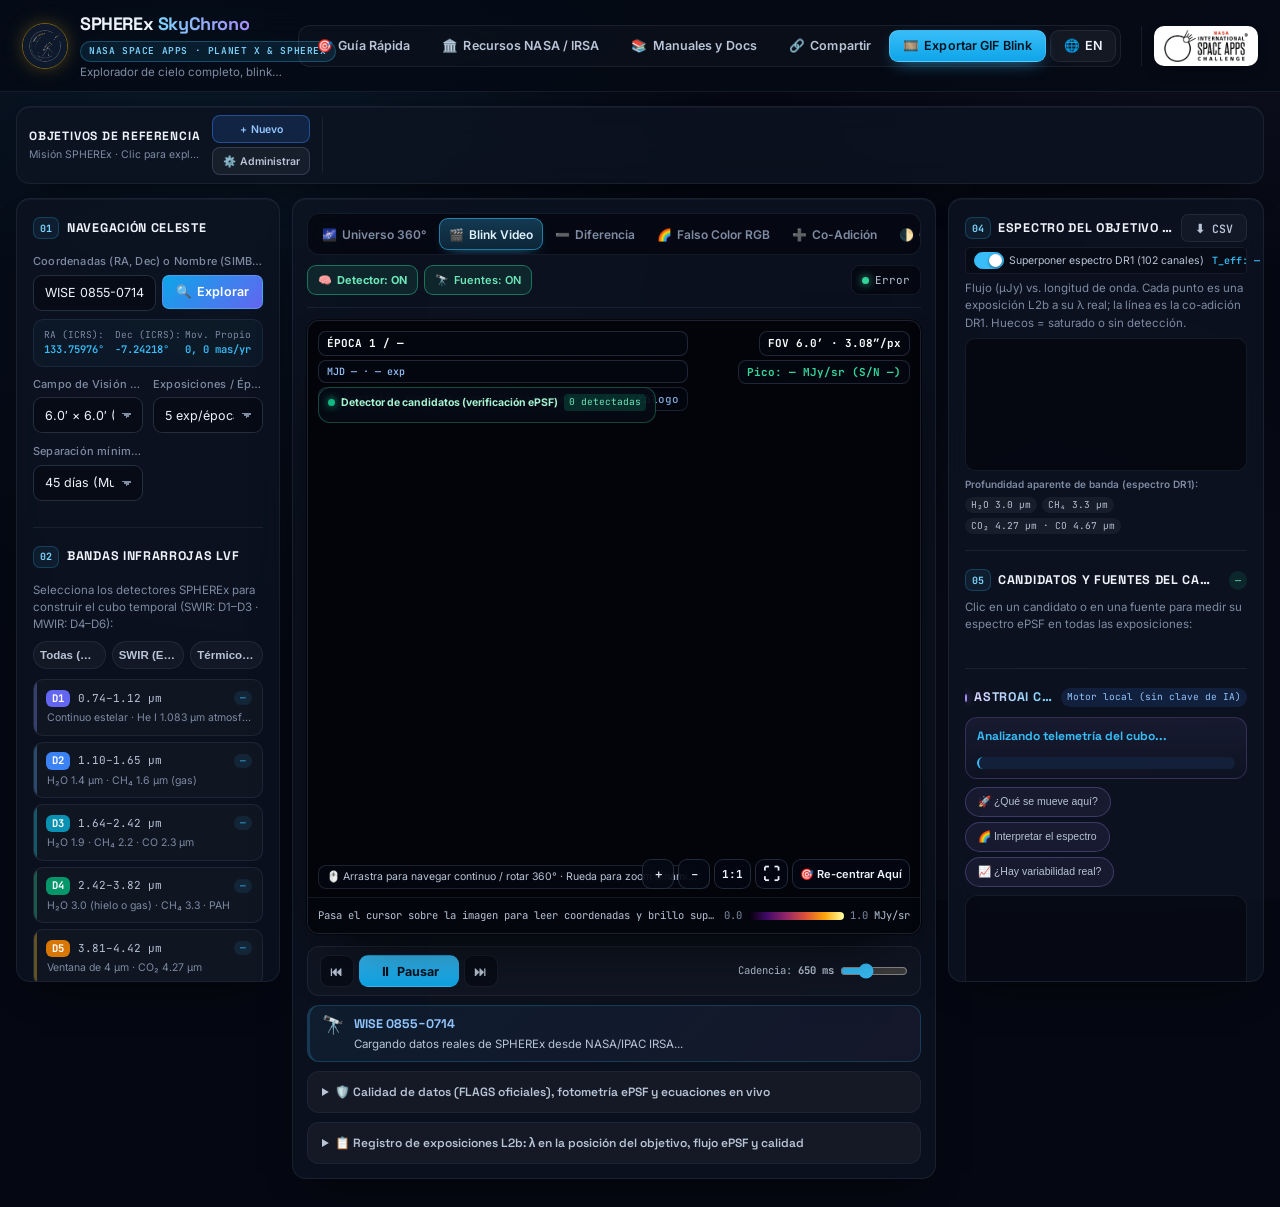
==== commit 9d46b1e7: "Cabecera: logo oficial de NASA Space Apps e insignia de misión completa - Sustituye la insignia de l" ====
--- a/static/index.html
+++ b/static/index.html
@@ -7,8 +7,8 @@
   <link rel="preconnect" href="https://fonts.googleapis.com" />
   <link rel="preconnect" href="https://fonts.gstatic.com" crossorigin />
   <link href="https://fonts.googleapis.com/css2?family=Inter:wght@300;400;500;600;700&family=JetBrains+Mono:wght@400;500;600;700&family=Space+Grotesk:wght@500;600;700&display=swap" rel="stylesheet" />
-  <link rel="stylesheet" href="/static/styles.css?v=30" />
-  <link rel="stylesheet" href="/static/theme.css?v=30" />
+  <link rel="stylesheet" href="/static/styles.css?v=31" />
+  <link rel="stylesheet" href="/static/theme.css?v=31" />
   <!-- Aladin Lite v3 para el Visor del Universo Observable 360° estilo IRSA -->
   <script type="text/javascript" src="https://aladin.cds.unistra.fr/AladinLite/api/v3/latest/aladin.js" charset="utf-8" async></script>
 </head>
@@ -55,9 +55,8 @@
         🌐 <span id="langLabel">EN</span>
       </button>
     </div>
-    <div class="topbar-identity" aria-label="NASA Space Apps Challenge 2026">
-      <small>NASA Space Apps<br />Challenge 2026</small>
-      <span class="agency-logo"><img src="/static/img/logo-nasa.jpg" alt="NASA" /></span>
+    <div class="topbar-identity" aria-label="NASA International Space Apps Challenge 2026">
+      <span class="agency-logo"><img src="/static/img/logo-space-apps.png" alt="NASA International Space Apps Challenge" /></span>
     </div>
   </header>
 
@@ -909,6 +908,6 @@
     </div>
   </div>
 
-  <script src="/static/app.js?v=30"></script>
+  <script src="/static/app.js?v=31"></script>
 </body>
 </html>
--- a/static/theme.css
+++ b/static/theme.css
@@ -37,7 +37,7 @@
   --shadow-panel: 0 1px 0 rgba(255, 255, 255, 0.04) inset, 0 18px 40px -24px rgba(0, 0, 0, 0.9);
   --ring: 0 0 0 3px rgba(56, 189, 248, 0.28);
 
-  --topbar-h: 68px;
+  --topbar-h: 92px;
 }
 
 /* --------------------------------------------------------------------------
@@ -963,21 +963,19 @@
   box-shadow: 0 0 22px -6px rgba(251, 191, 36, 0.55);
 }
 .agency-logo {
-  width: 44px;
-  height: 44px;
-  border-radius: 50%;
-  overflow: hidden;
-  flex-shrink: 0;
+  height: 40px;
+  padding: 4px 10px;
+  border-radius: 10px;
+  background: #ffffff;
   display: inline-flex;
   align-items: center;
-  justify-content: center;
-  background: #0b3d91;
-  box-shadow: 0 0 0 2px rgba(255, 255, 255, 0.12), 0 6px 16px -8px rgba(0, 0, 0, 0.9);
+  flex-shrink: 0;
+  box-shadow: 0 6px 16px -8px rgba(0, 0, 0, 0.9);
 }
 .agency-logo img {
-  width: 128%;
-  height: 128%;
-  object-fit: cover;
+  height: 100%;
+  width: auto;
+  display: block;
 }
 .topbar-identity {
   display: inline-flex;
@@ -998,3 +996,19 @@
 @media (max-width: 1240px) {
   .topbar-identity small { display: none; }
 }
+
+/* Insignias de la cabecera completas (antes se cortaban por overflow:hidden) */
+.brand-titles,
+.brand-row {
+  overflow: visible;
+}
+.brand-row {
+  flex-wrap: wrap;
+  row-gap: 4px;
+}
+.mission-badge,
+.badge-subtle {
+  flex-shrink: 0;
+  overflow: visible;
+  text-overflow: clip;
+}
